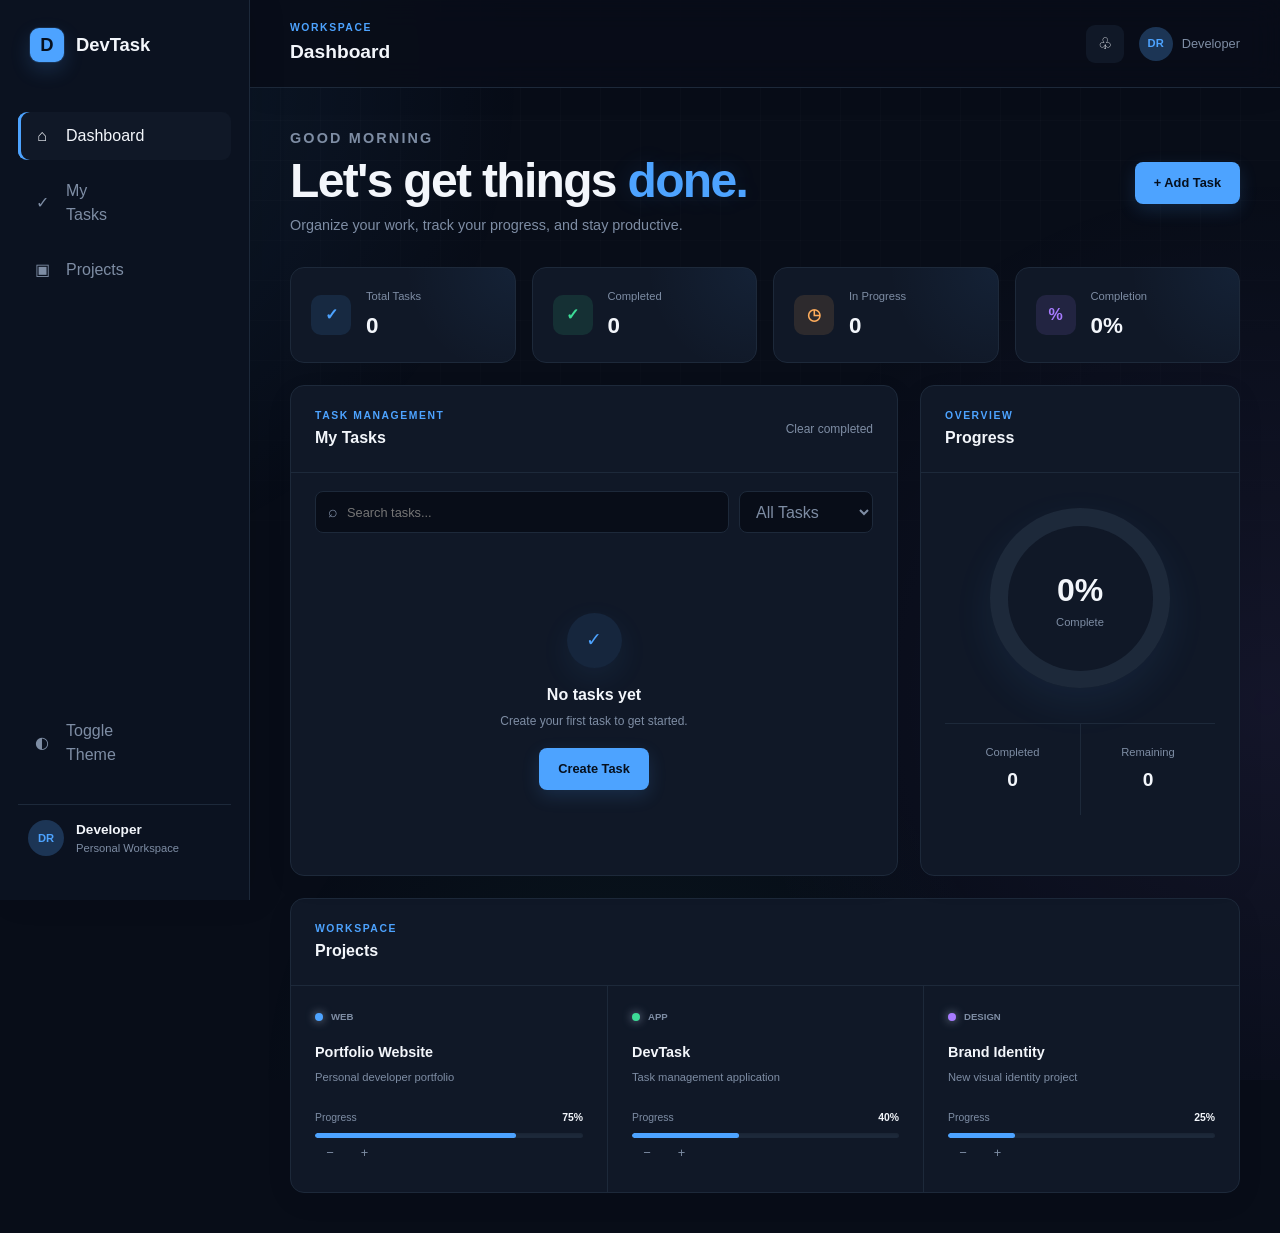
==== index.html @ c89a219e "Add interactive project controls" ====
<!DOCTYPE html>
<html lang="en">
<head>
    <meta charset="UTF-8">

    <meta
        name="viewport"
        content="width=device-width, initial-scale=1.0"
    >

    <meta
        name="description"
        content="DevTask is a modern, responsive task management dashboard for organizing, tracking, and completing tasks."
    >

    <meta
        name="theme-color"
        content="#080d18"
    >

    <link
        rel="canonical"
        href="https://dr-strangex.github.io/DevTask/"
    >

    <title>DevTask | Task Management Dashboard</title>

    <link rel="stylesheet" href="style.css">
</head>

<body>

    <div class="app">

        <!-- =========================
             SIDEBAR
        ========================== -->

        <aside
            class="sidebar"
            id="sidebar"
            aria-label="Main navigation"
        >

            <div class="brand">

                <div
                    class="brand-icon"
                    aria-hidden="true"
                >
                    D
                </div>

                <span>DevTask</span>

            </div>


            <nav
                class="sidebar-nav"
                aria-label="Dashboard navigation"
            >

                <a
                    href="#dashboard"
                    class="nav-item active"
                    aria-current="page"
                >
                    <span aria-hidden="true">⌂</span>
                    <span>Dashboard</span>
                </a>


                <a
                    href="#tasks"
                    class="nav-item"
                >
                    <span aria-hidden="true">✓</span>
                    <span>My Tasks</span>
                </a>


                <a
                    href="#projects"
                    class="nav-item"
                >
                    <span aria-hidden="true">▣</span>
                    <span>Projects</span>
                </a>

            </nav>


            <div class="sidebar-bottom">

                <button
                    type="button"
                    class="nav-item"
                    id="themeToggle"
                    aria-label="Toggle color theme"
                    aria-pressed="false"
                >

                    <span aria-hidden="true">◐</span>

                    <span>
                        Toggle Theme
                    </span>

                </button>


                <div class="user-card">

                    <div
                        class="avatar"
                        aria-hidden="true"
                    >
                        DR
                    </div>


                    <div>

                        <strong>
                            Developer
                        </strong>

                        <small>
                            Personal Workspace
                        </small>

                    </div>

                </div>

            </div>

        </aside>


        <!-- =========================
             MAIN CONTENT
        ========================== -->

        <main
            class="main"
            id="main-content"
        >

            <!-- =========================
                 TOPBAR
            ========================== -->

            <header class="topbar">

                <button
                    type="button"
                    class="mobile-menu"
                    id="mobileMenu"
                    aria-label="Open navigation menu"
                    aria-controls="sidebar"
                    aria-expanded="false"
                >
                    ☰
                </button>


                <div>

                    <p class="topbar-label">
                        WORKSPACE
                    </p>

                    <h1>
                        Dashboard
                    </h1>

                </div>


                <div class="topbar-actions">

                    <button
                        type="button"
                        class="icon-button"
                        aria-label="Notifications"
                    >
                        <span aria-hidden="true">
                            ♧
                        </span>
                    </button>


                    <button
                        type="button"
                        class="profile-button"
                        aria-label="Open developer profile"
                    >

                        <span
                            class="avatar small"
                            aria-hidden="true"
                        >
                            DR
                        </span>


                        <span class="profile-name">
                            Developer
                        </span>

                    </button>

                </div>

            </header>


            <!-- =========================
                 DASHBOARD
            ========================== -->

            <section
                class="dashboard"
                id="dashboard"
                aria-labelledby="dashboard-heading"
            >

                <!-- =========================
                     WELCOME
                ========================== -->

                <div class="welcome">

                    <div>

                        <p class="welcome-label">
                            GOOD MORNING
                        </p>


                        <h2 id="dashboard-heading">

                            Let's get things

                            <span>
                                done.
                            </span>

                        </h2>


                        <p>
                            Organize your work, track your progress,
                            and stay productive.
                        </p>

                    </div>


                    <button
                        type="button"
                        class="primary-button"
                        id="addTaskButton"
                    >
                        + Add Task
                    </button>

                </div>


                <!-- =========================
                     STATISTICS
                ========================== -->

                <section
                    class="stats-grid"
                    aria-label="Task statistics"
                >

                    <div class="stat-card">

                        <div
                            class="stat-icon blue"
                            aria-hidden="true"
                        >
                            ✓
                        </div>


                        <div>

                            <span>
                                Total Tasks
                            </span>

                            <strong
                                id="totalTasks"
                                aria-live="polite"
                            >
                                0
                            </strong>

                        </div>

                    </div>


                    <div class="stat-card">

                        <div
                            class="stat-icon green"
                            aria-hidden="true"
                        >
                            ✓
                        </div>


                        <div>

                            <span>
                                Completed
                            </span>

                            <strong
                                id="completedTasks"
                                aria-live="polite"
                            >
                                0
                            </strong>

                        </div>

                    </div>


                    <div class="stat-card">

                        <div
                            class="stat-icon orange"
                            aria-hidden="true"
                        >
                            ◷
                        </div>


                        <div>

                            <span>
                                In Progress
                            </span>

                            <strong
                                id="activeTasks"
                                aria-live="polite"
                            >
                                0
                            </strong>

                        </div>

                    </div>


                    <div class="stat-card">

                        <div
                            class="stat-icon purple"
                            aria-hidden="true"
                        >
                            %
                        </div>


                        <div>

                            <span>
                                Completion
                            </span>

                            <strong
                                id="completionRate"
                                aria-live="polite"
                            >
                                0%
                            </strong>

                        </div>

                    </div>

                </section>


                <!-- =========================
                     CONTENT GRID
                ========================== -->

                <div class="content-grid">

                    <!-- =========================
                         TASKS
                    ========================== -->

                    <section
                        class="panel tasks-panel"
                        id="tasks"
                        aria-labelledby="tasks-heading"
                    >

                        <div class="panel-header">

                            <div>

                                <p class="panel-label">
                                    TASK MANAGEMENT
                                </p>

                                <h3 id="tasks-heading">
                                    My Tasks
                                </h3>

                            </div>


                            <button
                                type="button"
                                class="text-button"
                                id="clearCompleted"
                            >
                                Clear completed
                            </button>

                        </div>


                        <!-- =========================
                             SEARCH / FILTER
                        ========================== -->

                        <div class="task-controls">

                            <div class="search-box">

                                <span aria-hidden="true">
                                    ⌕
                                </span>


                                <label
                                    for="searchInput"
                                    class="sr-only"
                                >
                                    Search tasks
                                </label>


                                <input
                                    type="search"
                                    id="searchInput"
                                    placeholder="Search tasks..."
                                    autocomplete="off"
                                    maxlength="100"
                                >

                            </div>


                            <label
                                for="filterSelect"
                                class="sr-only"
                            >
                                Filter tasks
                            </label>


                            <select
                                id="filterSelect"
                                aria-label="Filter tasks"
                            >

                                <option value="all">
                                    All Tasks
                                </option>

                                <option value="active">
                                    Active
                                </option>

                                <option value="completed">
                                    Completed
                                </option>

                                <option value="high">
                                    High Priority
                                </option>

                            </select>

                        </div>


                        <!-- =========================
                             TASK LIST
                        ========================== -->

                        <div
                            id="taskList"
                            class="task-list"
                            aria-live="polite"
                        >

                            <div
                                class="empty-state"
                                id="emptyState"
                            >

                                <div
                                    class="empty-icon"
                                    aria-hidden="true"
                                >
                                    ✓
                                </div>


                                <h4>
                                    No tasks yet
                                </h4>


                                <p>
                                    Create your first task to get started.
                                </p>


                                <button
                                    type="button"
                                    class="primary-button"
                                    id="emptyAddTask"
                                >
                                    Create Task
                                </button>

                            </div>

                        </div>

                    </section>


                    <!-- =========================
                         PROGRESS
                    ========================== -->

                    <aside
                        class="panel progress-panel"
                        aria-labelledby="progress-heading"
                    >

                        <div class="panel-header">

                            <div>

                                <p class="panel-label">
                                    OVERVIEW
                                </p>

                                <h3 id="progress-heading">
                                    Progress
                                </h3>

                            </div>

                        </div>


                        <div
                            class="progress-circle"
                            role="progressbar"
                            aria-valuemin="0"
                            aria-valuemax="100"
                            aria-valuenow="0"
                            aria-label="Task completion progress"
                        >

                            <div class="progress-inner">

                                <strong
                                    id="progressPercentage"
                                    aria-live="polite"
                                >
                                    0%
                                </strong>


                                <span>
                                    Complete
                                </span>

                            </div>

                        </div>


                        <div class="progress-details">

                            <div>

                                <span>
                                    Completed
                                </span>


                                <strong
                                    id="progressCompleted"
                                    aria-live="polite"
                                >
                                    0
                                </strong>

                            </div>


                            <div>

                                <span>
                                    Remaining
                                </span>


                                <strong
                                    id="progressRemaining"
                                    aria-live="polite"
                                >
                                    0
                                </strong>

                            </div>

                        </div>

                    </aside>

                </div>


                <!-- =========================
                     PROJECTS
                ========================== -->

                <section
                    class="panel projects-panel"
                    id="projects"
                    aria-labelledby="projects-heading"
                >

                    <div class="panel-header">

                        <div>

                            <p class="panel-label">
                                WORKSPACE
                            </p>


                            <h3 id="projects-heading">
                                Projects
                            </h3>

                        </div>

                    </div>


                    <div class="project-grid">


                        <!-- =========================
                             PROJECT 1
                        ========================== -->

                        <article
                            class="project-item"
                            data-project="portfolio"
                            data-progress="75"
                        >

                            <div class="project-top">

                                <span
                                    class="project-dot blue"
                                    aria-hidden="true"
                                ></span>


                                <span>
                                    WEB
                                </span>

                            </div>


                            <h4>
                                Portfolio Website
                            </h4>


                            <p>
                                Personal developer portfolio
                            </p>


                            <div class="project-progress">

                                <div>

                                    <span>
                                        Progress
                                    </span>


                                    <strong class="project-percentage">
                                        75%
                                    </strong>

                                </div>


                                <div
                                    class="progress-bar"
                                    role="progressbar"
                                    aria-valuemin="0"
                                    aria-valuemax="100"
                                    aria-valuenow="75"
                                    aria-label="Portfolio Website progress"
                                >

                                    <span
                                        class="project-progress-fill"
                                        style="width: 75%"
                                    ></span>

                                </div>

                            </div>


                            <div class="project-controls">

                                <button
                                    class="task-action project-decrease"
                                    type="button"
                                    aria-label="Decrease Portfolio Website progress"
                                >
                                    −
                                </button>


                                <button
                                    class="task-action project-increase"
                                    type="button"
                                    aria-label="Increase Portfolio Website progress"
                                >
                                    +
                                </button>

                            </div>

                        </article>


                        <!-- =========================
                             PROJECT 2
                        ========================== -->

                        <article
                            class="project-item"
                            data-project="devtask"
                            data-progress="40"
                        >

                            <div class="project-top">

                                <span
                                    class="project-dot green"
                                    aria-hidden="true"
                                ></span>


                                <span>
                                    APP
                                </span>

                            </div>


                            <h4>
                                DevTask
                            </h4>


                            <p>
                                Task management application
                            </p>


                            <div class="project-progress">

                                <div>

                                    <span>
                                        Progress
                                    </span>


                                    <strong class="project-percentage">
                                        40%
                                    </strong>

                                </div>


                                <div
                                    class="progress-bar"
                                    role="progressbar"
                                    aria-valuemin="0"
                                    aria-valuemax="100"
                                    aria-valuenow="40"
                                    aria-label="DevTask project progress"
                                >

                                    <span
                                        class="project-progress-fill"
                                        style="width: 40%"
                                    ></span>

                                </div>

                            </div>


                            <div class="project-controls">

                                <button
                                    class="task-action project-decrease"
                                    type="button"
                                    aria-label="Decrease DevTask progress"
                                >
                                    −
                                </button>


                                <button
                                    class="task-action project-increase"
                                    type="button"
                                    aria-label="Increase DevTask progress"
                                >
                                    +
                                </button>

                            </div>

                        </article>


                        <!-- =========================
                             PROJECT 3
                        ========================== -->

                        <article
                            class="project-item"
                            data-project="brand"
                            data-progress="25"
                        >

                            <div class="project-top">

                                <span
                                    class="project-dot purple"
                                    aria-hidden="true"
                                ></span>


                                <span>
                                    DESIGN
                                </span>

                            </div>


                            <h4>
                                Brand Identity
                            </h4>


                            <p>
                                New visual identity project
                            </p>


                            <div class="project-progress">

                                <div>

                                    <span>
                                        Progress
                                    </span>


                                    <strong class="project-percentage">
                                        25%
                                    </strong>

                                </div>


                                <div
                                    class="progress-bar"
                                    role="progressbar"
                                    aria-valuemin="0"
                                    aria-valuemax="100"
                                    aria-valuenow="25"
                                    aria-label="Brand Identity project progress"
                                >

                                    <span
                                        class="project-progress-fill"
                                        style="width: 25%"
                                    ></span>

                                </div>

                            </div>


                            <div class="project-controls">

                                <button
                                    class="task-action project-decrease"
                                    type="button"
                                    aria-label="Decrease Brand Identity progress"
                                >
                                    −
                                </button>


                                <button
                                    class="task-action project-increase"
                                    type="button"
                                    aria-label="Increase Brand Identity progress"
                                >
                                    +
                                </button>

                            </div>

                        </article>


                    </div>

                </section>

            </section>

        </main>

    </div>


    <!-- =========================
         ADD / EDIT TASK MODAL
    ========================== -->

    <div
        class="modal-overlay"
        id="modalOverlay"
        role="presentation"
    >

        <div
            class="modal"
            role="dialog"
            aria-modal="true"
            aria-labelledby="modalTitle"
        >

            <div class="modal-header">

                <div>

                    <p class="panel-label">
                        TASK MANAGEMENT
                    </p>


                    <h3 id="modalTitle">
                        Create Task
                    </h3>

                </div>


                <button
                    type="button"
                    class="close-button"
                    id="closeModal"
                    aria-label="Close task dialog"
                >
                    ×
                </button>

            </div>


            <form id="taskForm">

                <input
                    type="hidden"
                    id="taskId"
                >


                <label for="taskTitle">

                    Task title

                    <input
                        type="text"
                        id="taskTitle"
                        placeholder="e.g. Finish portfolio website"
                        autocomplete="off"
                        maxlength="100"
                        required
                    >

                </label>


                <label for="taskDescription">

                    Description

                    <textarea
                        id="taskDescription"
                        rows="4"
                        placeholder="Describe the task..."
                        maxlength="500"
                    ></textarea>

                </label>


                <div class="form-row">

                    <label for="taskPriority">

                        Priority

                        <select id="taskPriority">

                            <option value="low">
                                Low
                            </option>


                            <option
                                value="medium"
                                selected
                            >
                                Medium
                            </option>


                            <option value="high">
                                High
                            </option>

                        </select>

                    </label>


                    <label for="taskDueDate">

                        Due date

                        <input
                            type="date"
                            id="taskDueDate"
                        >

                    </label>

                </div>


                <div class="modal-actions">

                    <button
                        type="button"
                        class="secondary-button"
                        id="cancelTask"
                    >
                        Cancel
                    </button>


                    <button
                        type="submit"
                        class="primary-button"
                    >
                        Save Task
                    </button>

                </div>

            </form>

        </div>

    </div>


    <!-- =========================
         JAVASCRIPT
    ========================== -->

    <script
        src="script.js"
        defer
    ></script>

</body>
</html>
---- style.css ----
/* =========================
   RESET
========================= */

* {
    margin: 0;
    padding: 0;
    box-sizing: border-box;
}

:root {
    --bg: #080d18;
    --sidebar: #0b1220;
    --surface: #101827;
    --surface-hover: #151f31;
    --border: #1d293a;

    --text: #f3f6fb;
    --muted: #7e8da4;

    --blue: #4da3ff;
    --green: #3ddc97;
    --orange: #ffad5c;
    --purple: #a77bff;
    --red: #ff6b7a;

    --radius: 14px;
}

html {
    scroll-behavior: smooth;
}

body {
    font-family:
        Inter,
        -apple-system,
        BlinkMacSystemFont,
        "Segoe UI",
        sans-serif;

    background: var(--bg);
    color: var(--text);

    line-height: 1.5;
}

button,
input,
textarea,
select {
    font: inherit;
}

button {
    cursor: pointer;
}

a {
    color: inherit;
    text-decoration: none;
}


/* =========================
   LAYOUT
========================= */

.app {
    min-height: 100vh;
    display: flex;
}


/* =========================
   SIDEBAR
========================= */

.sidebar {
    position: fixed;

    width: 250px;
    height: 100vh;

    padding: 28px 18px;

    background: var(--sidebar);

    border-right: 1px solid var(--border);

    display: flex;
    flex-direction: column;

    z-index: 100;
}

.brand {
    display: flex;
    align-items: center;
    gap: 12px;

    padding: 0 12px;

    font-size: 1.15rem;
    font-weight: 800;
}

.brand-icon {
    width: 34px;
    height: 34px;

    display: grid;
    place-items: center;

    border-radius: 9px;

    background: var(--blue);
    color: #06101e;

    font-weight: 900;
}

.sidebar-nav {
    margin-top: 50px;

    display: grid;
    gap: 7px;
}

.nav-item {
    width: 100%;

    display: flex;
    align-items: center;
    gap: 14px;

    padding: 12px 14px;

    background: transparent;
    color: var(--muted);

    border: 0;
    border-radius: 9px;

    font-size: 0.9rem;

    text-align: left;

    transition: 0.2s ease;
}

.nav-item span {
    width: 20px;

    text-align: center;

    font-size: 1rem;
}

.nav-item:hover,
.nav-item.active {
    background: var(--surface);
    color: var(--text);
}

.nav-item.active {
    box-shadow: inset 3px 0 var(--blue);
}

.sidebar-bottom {
    margin-top: auto;
}

.user-card {
    display: flex;
    align-items: center;
    gap: 12px;

    margin-top: 25px;
    padding: 15px 10px;

    border-top: 1px solid var(--border);
}

.user-card strong,
.user-card small {
    display: block;
}

.user-card strong {
    font-size: 0.85rem;
}

.user-card small {
    color: var(--muted);
    font-size: 0.7rem;
}


/* =========================
   AVATAR
========================= */

.avatar {
    width: 36px;
    height: 36px;

    flex-shrink: 0;

    display: grid;
    place-items: center;

    border-radius: 50%;

    background: #1c3555;
    color: var(--blue);

    font-size: 0.7rem;
    font-weight: 800;
}

.avatar.small {
    width: 34px;
    height: 34px;
}


/* =========================
   MAIN
========================= */

.main {
    width: calc(100% - 250px);
    margin-left: 250px;
}


/* =========================
   TOPBAR
========================= */

.topbar {
    position: sticky;
    top: 0;

    height: 88px;

    padding: 0 40px;

    display: flex;
    align-items: center;
    justify-content: space-between;

    background: rgba(8, 13, 24, 0.88);

    backdrop-filter: blur(15px);

    border-bottom: 1px solid var(--border);

    z-index: 50;
}

.topbar-label,
.panel-label,
.welcome-label {
    color: var(--blue);

    font-size: 0.65rem;
    font-weight: 800;

    letter-spacing: 0.15em;
}

.topbar h1 {
    margin-top: 2px;

    font-size: 1.2rem;
}

.topbar-actions {
    display: flex;
    align-items: center;
    gap: 15px;
}

.icon-button,
.profile-button {
    border: 0;
    background: transparent;
    color: var(--text);
}

.icon-button {
    width: 38px;
    height: 38px;

    border-radius: 9px;

    background: var(--surface);
}

.profile-button {
    display: flex;
    align-items: center;
    gap: 9px;
}

.profile-name {
    color: var(--muted);
    font-size: 0.8rem;
}

.mobile-menu {
    display: none;

    border: 0;
    background: transparent;

    color: var(--text);

    font-size: 1.5rem;
}


/* =========================
   DASHBOARD
========================= */

.dashboard {
    padding: 40px;
}

.welcome {
    display: flex;
    align-items: center;
    justify-content: space-between;

    gap: 30px;

    margin-bottom: 30px;
}

.welcome h2 {
    margin: 5px 0 8px;

    font-size: clamp(2rem, 4vw, 3rem);

    line-height: 1.1;
}

.welcome h2 span {
    color: var(--blue);
}

.welcome p {
    color: var(--muted);
    font-size: 0.9rem;
}


/* =========================
   BUTTONS
========================= */

.primary-button,
.secondary-button {
    min-height: 42px;

    padding: 0 18px;

    border-radius: 8px;

    border: 1px solid transparent;

    font-size: 0.8rem;
    font-weight: 700;

    transition: 0.2s ease;
}

.primary-button {
    background: var(--blue);
    color: #06101e;
}

.primary-button:hover {
    transform: translateY(-2px);
}

.secondary-button {
    background: var(--surface);
    color: var(--text);

    border-color: var(--border);
}

.secondary-button:hover {
    background: var(--surface-hover);
}

.text-button {
    border: 0;
    background: transparent;

    color: var(--muted);

    font-size: 0.75rem;
}

.text-button:hover {
    color: var(--blue);
}


/* =========================
   STATISTICS
========================= */

.stats-grid {
    display: grid;
    grid-template-columns: repeat(4, 1fr);

    gap: 16px;

    margin-bottom: 22px;
}

.stat-card {
    padding: 20px;

    display: flex;
    align-items: center;
    gap: 15px;

    background: var(--surface);

    border: 1px solid var(--border);

    border-radius: var(--radius);
}

.stat-card span,
.stat-card strong {
    display: block;
}

.stat-card span {
    margin-bottom: 4px;

    color: var(--muted);

    font-size: 0.7rem;
}

.stat-card strong {
    font-size: 1.4rem;
}

.stat-icon {
    width: 40px;
    height: 40px;

    display: grid;
    place-items: center;

    border-radius: 10px;

    font-weight: 800;
}

.stat-icon.blue {
    background: rgba(77, 163, 255, 0.12);
    color: var(--blue);
}

.stat-icon.green {
    background: rgba(61, 220, 151, 0.12);
    color: var(--green);
}

.stat-icon.orange {
    background: rgba(255, 173, 92, 0.12);
    color: var(--orange);
}

.stat-icon.purple {
    background: rgba(167, 123, 255, 0.12);
    color: var(--purple);
}


/* =========================
   PANELS
========================= */

.content-grid {
    display: grid;
    grid-template-columns: 1fr 320px;

    gap: 22px;
}

.panel {
    background: var(--surface);

    border: 1px solid var(--border);

    border-radius: var(--radius);
}

.panel-header {
    padding: 22px 24px;

    display: flex;
    align-items: center;
    justify-content: space-between;

    border-bottom: 1px solid var(--border);
}

.panel-header h3 {
    margin-top: 2px;

    font-size: 1rem;
}


/* =========================
   TASK CONTROLS
========================= */

.task-controls {
    padding: 18px 24px;

    display: flex;
    gap: 10px;
}

.search-box {
    flex: 1;

    display: flex;
    align-items: center;
    gap: 9px;

    padding: 0 12px;

    background: var(--bg);

    border: 1px solid var(--border);
    border-radius: 8px;
}

.search-box span {
    color: var(--muted);
}

.search-box input {
    width: 100%;

    height: 40px;

    background: transparent;

    border: 0;
    outline: 0;

    color: var(--text);

    font-size: 0.8rem;
}

.task-controls select,
.form-row select {
    padding: 0 12px;

    background: var(--bg);

    color: var(--muted);

    border: 1px solid var(--border);
    border-radius: 8px;

    outline: none;
}


/* =========================
   TASK LIST
========================= */

.task-list {
    min-height: 320px;
    padding: 0 24px 24px;
}

.task-item {
    padding: 18px 0;

    display: flex;
    align-items: flex-start;
    gap: 14px;

    border-bottom: 1px solid var(--border);
}

.task-check {
    width: 20px;
    height: 20px;

    flex-shrink: 0;

    border: 1px solid var(--border);
    border-radius: 6px;

    background: transparent;

    color: #06101e;

    display: grid;
    place-items: center;

    font-size: 0.7rem;
}

.task-check.completed {
    background: var(--green);
    border-color: var(--green);
}

.task-content {
    min-width: 0;
    flex: 1;
}

.task-title {
    font-size: 0.85rem;
    font-weight: 700;
}

.task-description {
    margin-top: 4px;

    color: var(--muted);

    font-size: 0.75rem;
}

.task-item.completed .task-title {
    color: var(--muted);
    text-decoration: line-through;
}

.task-meta {
    margin-top: 10px;

    display: flex;
    align-items: center;
    flex-wrap: wrap;

    gap: 8px;
}

.priority {
    padding: 3px 8px;

    border-radius: 20px;

    font-size: 0.6rem;
    font-weight: 800;
    text-transform: uppercase;
}

.priority.low {
    background: rgba(61, 220, 151, 0.1);
    color: var(--green);
}

.priority.medium {
    background: rgba(255, 173, 92, 0.1);
    color: var(--orange);
}

.priority.high {
    background: rgba(255, 107, 122, 0.1);
    color: var(--red);
}

.due-date {
    color: var(--muted);
    font-size: 0.65rem;
}

.task-actions {
    display: flex;
    gap: 5px;
}

.task-action {
    width: 30px;
    height: 30px;

    border: 0;
    border-radius: 7px;

    background: transparent;
    color: var(--muted);

    font-size: 0.8rem;
}

.task-action:hover {
    background: var(--surface-hover);
    color: var(--text);
}


/* =========================
   EMPTY STATE
========================= */

.empty-state {
    min-height: 300px;

    display: flex;
    flex-direction: column;
    align-items: center;
    justify-content: center;

    text-align: center;
}

.empty-icon {
    width: 55px;
    height: 55px;

    display: grid;
    place-items: center;

    margin-bottom: 15px;

    border-radius: 50%;

    background: rgba(77, 163, 255, 0.1);
    color: var(--blue);

    font-size: 1.2rem;
}

.empty-state h4 {
    margin-bottom: 5px;
}

.empty-state p {
    margin-bottom: 18px;

    color: var(--muted);

    font-size: 0.75rem;
}


/* =========================
   PROGRESS
========================= */

.progress-panel {
    min-height: 450px;
}

.progress-circle {
    width: 180px;
    height: 180px;

    margin: 35px auto;

    display: grid;
    place-items: center;

    border-radius: 50%;

    background:
        conic-gradient(
            var(--blue) 0deg,
            var(--blue) 0deg,
            var(--border) 0deg
        );
}

.progress-inner {
    width: 145px;
    height: 145px;

    display: flex;
    flex-direction: column;
    align-items: center;
    justify-content: center;

    border-radius: 50%;

    background: var(--surface);
}

.progress-inner strong {
    font-size: 2rem;
}

.progress-inner span {
    color: var(--muted);
    font-size: 0.7rem;
}

.progress-details {
    display: grid;
    grid-template-columns: 1fr 1fr;

    margin: 0 24px;

    border-top: 1px solid var(--border);
}

.progress-details div {
    padding: 20px 10px;

    text-align: center;
}

.progress-details div + div {
    border-left: 1px solid var(--border);
}

.progress-details span,
.progress-details strong {
    display: block;
}

.progress-details span {
    color: var(--muted);
    font-size: 0.7rem;
}

.progress-details strong {
    margin-top: 5px;
    font-size: 1.2rem;
}


/* =========================
   PROJECTS
========================= */

.projects-panel {
    margin-top: 22px;
}

.project-grid {
    display: grid;
    grid-template-columns: repeat(3, 1fr);
}

.project-item {
    padding: 24px;
}

.project-item + .project-item {
    border-left: 1px solid var(--border);
}

.project-top {
    display: flex;
    align-items: center;
    gap: 8px;

    margin-bottom: 18px;

    color: var(--muted);

    font-size: 0.6rem;
    font-weight: 800;
}

.project-dot {
    width: 8px;
    height: 8px;

    border-radius: 50%;
}

.project-dot.blue {
    background: var(--blue);
}

.project-dot.green {
    background: var(--green);
}

.project-dot.purple {
    background: var(--purple);
}

.project-item h4 {
    margin-bottom: 5px;
    font-size: 0.9rem;
}

.project-item p {
    color: var(--muted);
    font-size: 0.7rem;
}

.project-progress {
    margin-top: 25px;
}

.project-progress > div:first-child {
    display: flex;
    justify-content: space-between;

    margin-bottom: 7px;

    color: var(--muted);
    font-size: 0.65rem;
}

.project-progress strong {
    color: var(--text);
}

.progress-bar {
    height: 5px;

    overflow: hidden;

    background: var(--border);

    border-radius: 10px;
}

.progress-bar span {
    display: block;

    height: 100%;

    background: var(--blue);

    border-radius: inherit;
}


/* =========================
   MODAL
========================= */

.modal-overlay {
    position: fixed;
    inset: 0;

    display: none;
    align-items: center;
    justify-content: center;

    padding: 20px;

    background: rgba(0, 0, 0, 0.7);

    z-index: 1000;
}

.modal-overlay.active {
    display: flex;
}

.modal {
    width: min(100%, 550px);

    padding: 25px;

    background: var(--surface);

    border: 1px solid var(--border);
    border-radius: 15px;

    box-shadow: 0 30px 80px rgba(0, 0, 0, 0.4);
}

.modal-header {
    display: flex;
    align-items: flex-start;
    justify-content: space-between;

    margin-bottom: 25px;
}

.modal-header h3 {
    margin-top: 3px;
}

.close-button {
    width: 34px;
    height: 34px;

    border: 0;
    border-radius: 8px;

    background: var(--bg);

    color: var(--muted);

    font-size: 1.3rem;
}

.close-button:hover {
    color: var(--text);
}

.modal form {
    display: grid;
    gap: 18px;
}

.modal label {
    display: grid;
    gap: 8px;

    color: var(--muted);

    font-size: 0.75rem;
}

.modal input,
.modal textarea,
.modal select {
    width: 100%;

    padding: 12px;

    background: var(--bg);

    border: 1px solid var(--border);
    border-radius: 8px;

    color: var(--text);

    outline: none;
}

.modal input:focus,
.modal textarea:focus,
.modal select:focus {
    border-color: var(--blue);
}

.form-row {
    display: grid;
    grid-template-columns: 1fr 1fr;
    gap: 15px;
}

.modal-actions {
    display: flex;
    justify-content: flex-end;
    gap: 10px;

    margin-top: 5px;
}


/* =========================
   RESPONSIVE
========================= */

@media (max-width: 1100px) {

    .stats-grid {
        grid-template-columns: repeat(2, 1fr);
    }

    .content-grid {
        grid-template-columns: 1fr;
    }

    .progress-panel {
        min-height: auto;
    }

}


@media (max-width: 800px) {

    .sidebar {
        transform: translateX(-100%);
        transition: 0.25s ease;
    }

    .sidebar.open {
        transform: translateX(0);
    }

    .main {
        width: 100%;
        margin-left: 0;
    }

    .mobile-menu {
        display: block;
        margin-right: 15px;
    }

    .topbar {
        padding: 0 20px;
    }

    .dashboard {
        padding: 25px 20px;
    }

    .profile-name {
        display: none;
    }

    .welcome {
        align-items: flex-start;
        flex-direction: column;
    }

    .project-grid {
        grid-template-columns: 1fr;
    }

    .project-item + .project-item {
        border-left: 0;
        border-top: 1px solid var(--border);
    }

}


@media (max-width: 550px) {

    .stats-grid {
        grid-template-columns: 1fr;
    }

    .task-controls {
        flex-direction: column;
    }

    .task-controls select {
        height: 40px;
    }

    .form-row {
        grid-template-columns: 1fr;
    }

    .topbar {
        height: 75px;
    }

    .topbar h1 {
        font-size: 1rem;
    }

}
/* =========================
   LIGHT THEME
========================= */

body.light-theme {

    --bg: #f4f7fb;
    --sidebar: #ffffff;
    --surface: #ffffff;
    --surface-hover: #f1f5fa;
    --border: #dfe6ef;

    --text: #172033;
    --muted: #69778d;

}


/* =========================
   LIGHT THEME OVERRIDES
========================= */

body.light-theme .topbar {

    background: rgba(244, 247, 251, 0.88);

}


body.light-theme .search-box,
body.light-theme .task-controls select,
body.light-theme .modal input,
body.light-theme .modal textarea,
body.light-theme .modal select,
body.light-theme .icon-button,
body.light-theme .secondary-button {

    background: #f7f9fc;

}


body.light-theme .progress-inner {

    background: var(--surface);

}


body.light-theme .task-check {

    background: transparent;

}


body.light-theme .modal-overlay {

    background: rgba(20, 30, 45, 0.45);

}
/* =========================
   PROFESSIONAL UI POLISH
========================= */

/* Smooth global transitions */
* {
    -webkit-tap-highlight-color: transparent;
}

body {
    transition:
        background-color 0.25s ease,
        color 0.25s ease;
}


/* =========================
   SIDEBAR POLISH
========================= */

.sidebar {
    box-shadow: 8px 0 30px rgba(0, 0, 0, 0.08);
}

.brand-icon {
    box-shadow:
        0 0 0 1px rgba(77, 163, 255, 0.15),
        0 8px 20px rgba(77, 163, 255, 0.18);

    transition:
        transform 0.2s ease,
        box-shadow 0.2s ease;
}

.brand:hover .brand-icon {
    transform: translateY(-2px) rotate(-3deg);

    box-shadow:
        0 0 0 1px rgba(77, 163, 255, 0.25),
        0 10px 25px rgba(77, 163, 255, 0.25);
}


/* =========================
   NAVIGATION
========================= */

.nav-item {
    position: relative;

    overflow: hidden;
}

.nav-item::after {
    content: "";

    position: absolute;

    left: 0;
    top: 0;
    bottom: 0;

    width: 3px;

    background: var(--blue);

    transform: scaleY(0);

    transition:
        transform 0.2s ease;
}

.nav-item.active::after {
    transform: scaleY(1);
}

.nav-item:hover {
    transform: translateX(2px);
}


/* =========================
   TOPBAR
========================= */

.topbar {
    box-shadow:
        0 8px 30px rgba(0, 0, 0, 0.04);
}

.icon-button {
    border: 1px solid transparent;

    transition:
        transform 0.2s ease,
        background 0.2s ease,
        border-color 0.2s ease;
}

.icon-button:hover {
    transform: translateY(-2px);

    border-color: var(--border);

    background: var(--surface-hover);
}


/* =========================
   WELCOME SECTION
========================= */

.welcome h2 {
    letter-spacing: -0.035em;
}

.welcome h2 span {
    text-shadow:
        0 0 25px rgba(77, 163, 255, 0.15);
}


/* =========================
   BUTTON POLISH
========================= */

.primary-button {
    position: relative;

    overflow: hidden;

    box-shadow:
        0 6px 18px rgba(77, 163, 255, 0.16);
}

.primary-button::before {
    content: "";

    position: absolute;

    top: 0;
    left: -120%;

    width: 80%;
    height: 100%;

    background: linear-gradient(
        90deg,
        transparent,
        rgba(255, 255, 255, 0.22),
        transparent
    );

    transform: skewX(-20deg);

    transition: left 0.55s ease;
}

.primary-button:hover::before {
    left: 140%;
}

.primary-button:active {
    transform: translateY(0);
}

.secondary-button {
    transition:
        background 0.2s ease,
        border-color 0.2s ease,
        transform 0.2s ease;
}

.secondary-button:hover {
    transform: translateY(-1px);

    border-color: #2c3b50;
}


/* =========================
   STAT CARDS
========================= */

.stat-card {
    position: relative;

    overflow: hidden;

    transition:
        transform 0.22s ease,
        border-color 0.22s ease,
        box-shadow 0.22s ease;
}

.stat-card::before {
    content: "";

    position: absolute;

    inset: 0;

    background:
        radial-gradient(
            circle at top right,
            rgba(77, 163, 255, 0.07),
            transparent 45%
        );

    pointer-events: none;
}

.stat-card:hover {
    transform: translateY(-3px);

    border-color: #2a3a50;

    box-shadow:
        0 14px 35px rgba(0, 0, 0, 0.14);
}

.stat-icon {
    transition:
        transform 0.2s ease;
}

.stat-card:hover .stat-icon {
    transform: scale(1.06);
}


/* =========================
   PANELS
========================= */

.panel {
    overflow: hidden;

    box-shadow:
        0 8px 30px rgba(0, 0, 0, 0.05);

    transition:
        border-color 0.2s ease,
        box-shadow 0.2s ease;
}

.panel:hover {
    border-color: #26364b;
}


/* =========================
   TASK CONTROLS
========================= */

.search-box {
    transition:
        border-color 0.2s ease,
        box-shadow 0.2s ease;
}

.search-box:focus-within {
    border-color: var(--blue);

    box-shadow:
        0 0 0 3px rgba(77, 163, 255, 0.08);
}

.task-controls select {
    cursor: pointer;

    transition:
        border-color 0.2s ease,
        box-shadow 0.2s ease;
}

.task-controls select:focus {
    border-color: var(--blue);

    box-shadow:
        0 0 0 3px rgba(77, 163, 255, 0.08);
}


/* =========================
   TASK ITEMS
========================= */

.task-item {
    position: relative;

    transition:
        background 0.2s ease,
        padding-left 0.2s ease,
        padding-right 0.2s ease;
}

.task-item:hover {
    background: rgba(77, 163, 255, 0.025);

    padding-left: 7px;
    padding-right: 7px;
}

.task-check {
    transition:
        background 0.18s ease,
        border-color 0.18s ease,
        transform 0.18s ease;
}

.task-check:hover {
    transform: scale(1.08);

    border-color: var(--blue);
}

.task-check.completed:hover {
    border-color: var(--green);
}

.task-title {
    transition:
        color 0.2s ease;
}

.task-item:hover .task-title {
    color: var(--blue);
}

.task-action {
    transition:
        background 0.18s ease,
        color 0.18s ease,
        transform 0.18s ease;
}

.task-action:hover {
    transform: translateY(-1px);
}


/* =========================
   PRIORITY BADGES
========================= */

.priority {
    letter-spacing: 0.04em;

    border: 1px solid transparent;
}

.priority.low {
    border-color: rgba(61, 220, 151, 0.12);
}

.priority.medium {
    border-color: rgba(255, 173, 92, 0.12);
}

.priority.high {
    border-color: rgba(255, 107, 122, 0.12);
}


/* =========================
   EMPTY STATE
========================= */

.empty-state {
    animation:
        emptyStateIn 0.35s ease both;
}

@keyframes emptyStateIn {

    from {
        opacity: 0;
        transform: translateY(8px);
    }

    to {
        opacity: 1;
        transform: translateY(0);
    }

}

.empty-icon {
    box-shadow:
        0 10px 30px rgba(77, 163, 255, 0.08);

    animation:
        emptyIconFloat 3s ease-in-out infinite;
}

@keyframes emptyIconFloat {

    0%,
    100% {
        transform: translateY(0);
    }

    50% {
        transform: translateY(-4px);
    }

}


/* =========================
   PROGRESS
========================= */

.progress-circle {
    box-shadow:
        0 15px 40px rgba(77, 163, 255, 0.08);

    transition:
        background 0.5s ease,
        transform 0.25s ease;
}

.progress-circle:hover {
    transform: scale(1.025);
}


/* =========================
   PROJECT CARDS
========================= */

.project-item {
    transition:
        background 0.2s ease;
}

.project-item:hover {
    background:
        rgba(77, 163, 255, 0.025);
}

.project-dot {
    box-shadow:
        0 0 10px currentColor;
}

.progress-bar {
    box-shadow:
        inset 0 1px 2px rgba(0, 0, 0, 0.12);
}

.progress-bar span {
    transition:
        width 0.5s ease;
}


/* =========================
   MODAL
========================= */

.modal-overlay {
    backdrop-filter: blur(5px);

    animation:
        overlayIn 0.2s ease both;
}

@keyframes overlayIn {

    from {
        opacity: 0;
    }

    to {
        opacity: 1;
    }

}

.modal {
    animation:
        modalIn 0.25s ease both;
}

@keyframes modalIn {

    from {
        opacity: 0;
        transform: translateY(12px) scale(0.98);
    }

    to {
        opacity: 1;
        transform: translateY(0) scale(1);
    }

}

.modal input,
.modal textarea,
.modal select {
    transition:
        border-color 0.2s ease,
        box-shadow 0.2s ease;
}

.modal input:hover,
.modal textarea:hover,
.modal select:hover {
    border-color: #2a3a50;
}


/* =========================
   ACCESSIBILITY
========================= */

button:focus-visible,
input:focus-visible,
textarea:focus-visible,
select:focus-visible,
a:focus-visible {
    outline: 2px solid var(--blue);

    outline-offset: 3px;
}


/* =========================
   MOBILE POLISH
========================= */

@media (max-width: 800px) {

    .sidebar {
        box-shadow:
            15px 0 45px rgba(0, 0, 0, 0.3);
    }

    .welcome h2 {
        font-size: 2.25rem;
    }

    .task-item:hover {
        padding-left: 0;
        padding-right: 0;
    }

}


@media (max-width: 550px) {

    .dashboard {
        padding: 22px 15px;
    }

    .welcome h2 {
        font-size: 2rem;
    }

    .stats-grid {
        gap: 12px;
    }

    .stat-card {
        padding: 17px;
    }

    .panel-header {
        padding: 18px;
    }

    .task-controls {
        padding: 15px 18px;
    }

    .task-list {
        padding: 0 18px 18px;
    }

    .modal {
        padding: 20px;
    }

}


/* =========================
   REDUCED MOTION
========================= */

@media (prefers-reduced-motion: reduce) {

    *,
    *::before,
    *::after {
        scroll-behavior: auto !important;

        animation-duration: 0.01ms !important;
        animation-iteration-count: 1 !important;

        transition-duration: 0.01ms !important;
    }

}
/* Screen-reader-only content */
.sr-only {
    position: absolute;
    width: 1px;
    height: 1px;
    padding: 0;
    margin: -1px;
    overflow: hidden;
    clip: rect(0, 0, 0, 0);
    white-space: nowrap;
    border: 0;
}
/* =========================
   PREMIUM BACKGROUND EFFECT
========================= */

body {
    position: relative;
    overflow-x: hidden;
}

/* Ambient background glow */
body::before {
    content: "";
    position: fixed;
    inset: -20%;
    pointer-events: none;
    z-index: -2;

    background:
        radial-gradient(
            circle at 15% 20%,
            rgba(77, 163, 255, 0.10),
            transparent 28%
        ),
        radial-gradient(
            circle at 85% 70%,
            rgba(167, 123, 255, 0.08),
            transparent 30%
        ),
        radial-gradient(
            circle at 50% 100%,
            rgba(61, 220, 151, 0.05),
            transparent 25%
        );
}

/* Subtle grid */
body::after {
    content: "";
    position: fixed;
    inset: 0;
    pointer-events: none;
    z-index: -1;

    background-image:
        linear-gradient(
            rgba(255, 255, 255, 0.018) 1px,
            transparent 1px
        ),
        linear-gradient(
            90deg,
            rgba(255, 255, 255, 0.018) 1px,
            transparent 1px
        );

    background-size: 40px 40px;

    mask-image: linear-gradient(
        to bottom,
        black,
        transparent 85%
    );
}
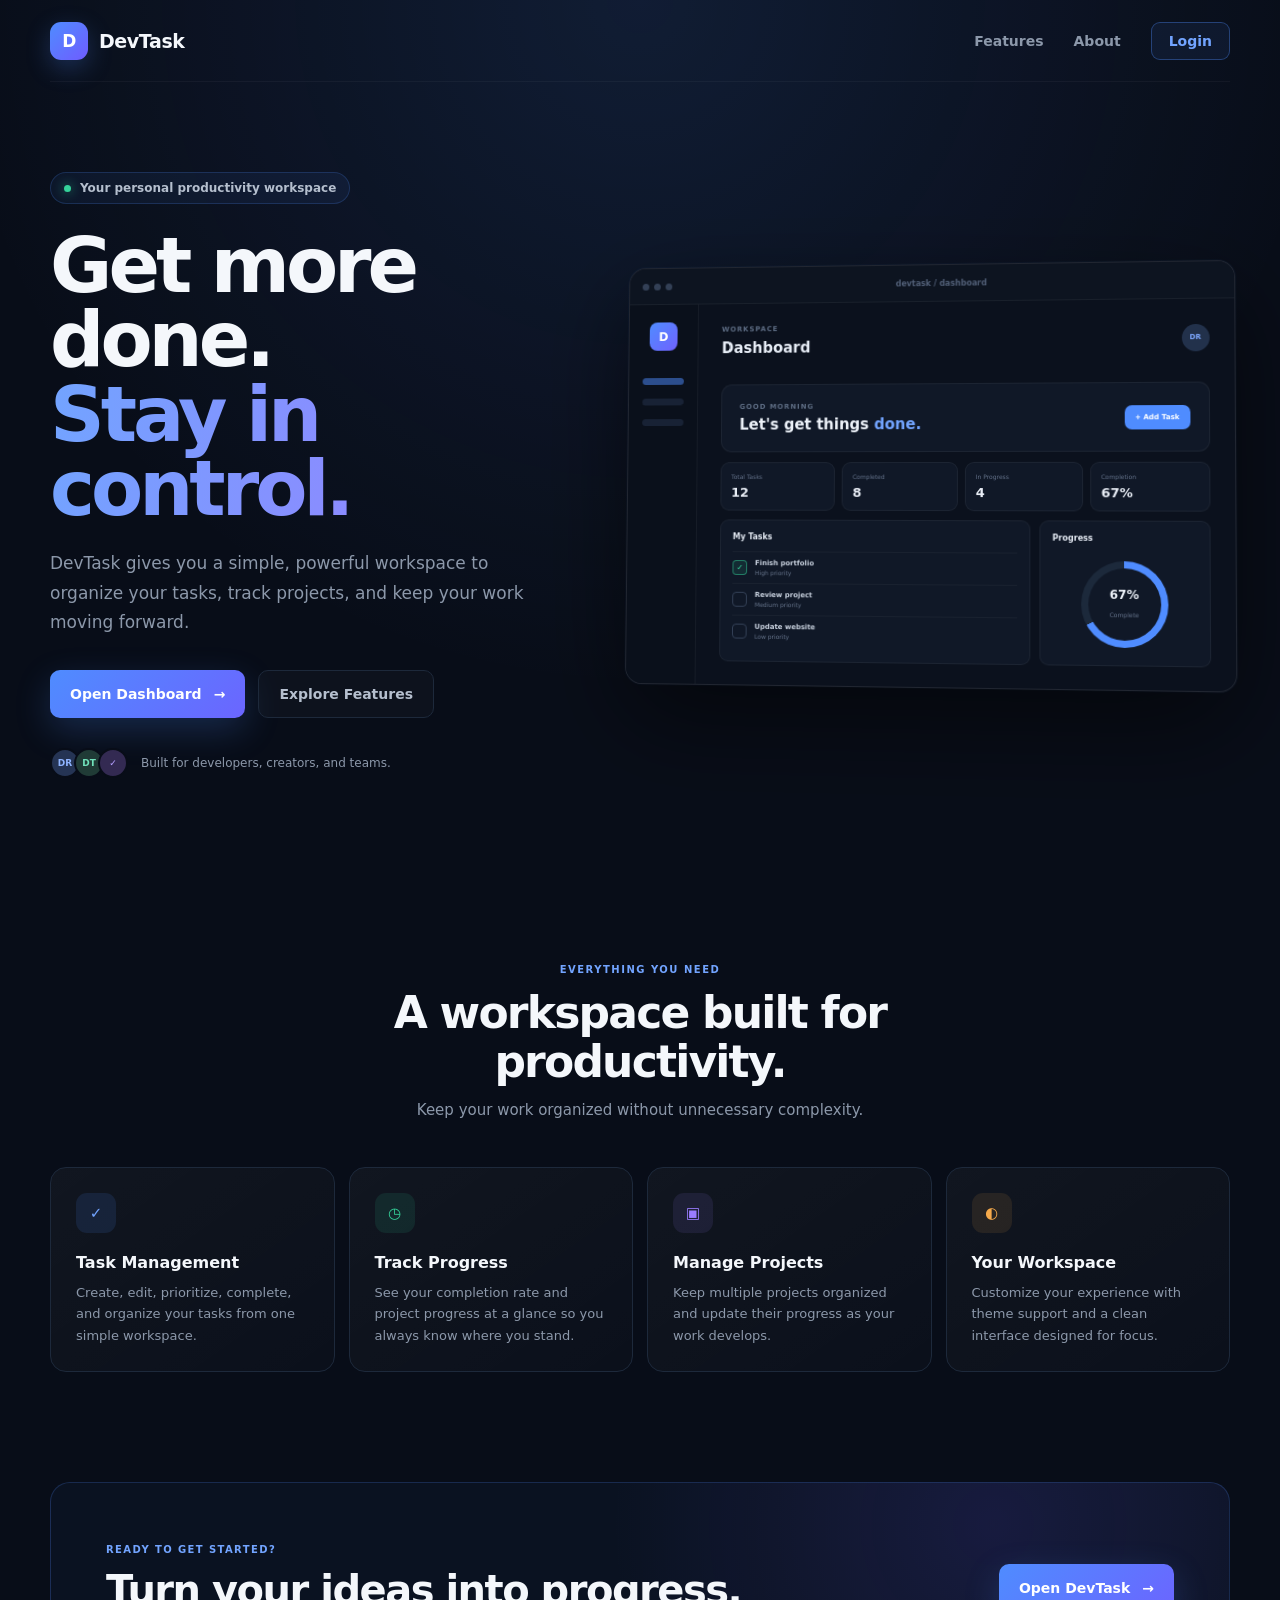
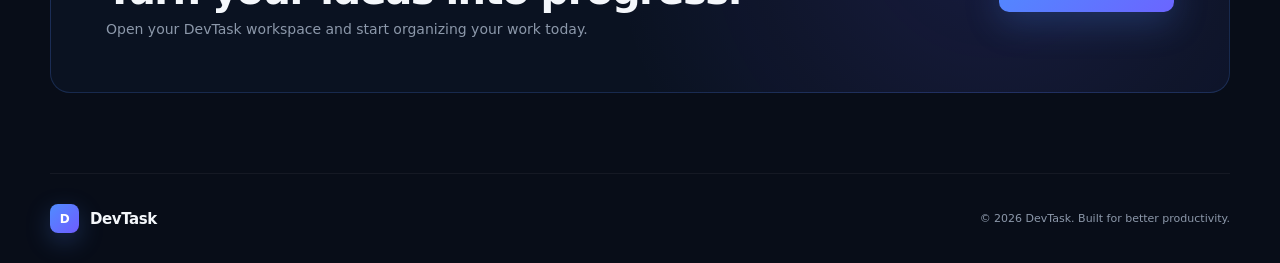
==== commit 094f1d43: "Add polished landing and dashboard pages" ====
--- a/index.html
+++ b/index.html
@@ -10,7 +10,7 @@
 
     <meta
         name="description"
-        content="DevTask is a modern, responsive task management dashboard for organizing, tracking, and completing tasks."
+        content="DevTask is a modern workspace for managing tasks, projects, and productivity."
     >
 
     <meta
@@ -18,1119 +18,572 @@
         content="#080d18"
     >
 
-    <link
-        rel="canonical"
-        href="https://dr-strangex.github.io/DevTask/"
-    >
-
-    <title>DevTask | Task Management Dashboard</title>
+    <title>DevTask | Your Productivity Workspace</title>
 
     <link rel="stylesheet" href="style.css">
 </head>
 
 <body>
 
-    <div class="app">
+    <div class="landing-page">
 
         <!-- =========================
-             SIDEBAR
+             NAVIGATION
         ========================== -->
 
-        <aside
-            class="sidebar"
-            id="sidebar"
-            aria-label="Main navigation"
-        >
-
-            <div class="brand">
-
-                <div
-                    class="brand-icon"
+        <header class="landing-nav">
+
+            <a
+                href="index.html"
+                class="landing-brand"
+            >
+
+                <span
+                    class="landing-brand-icon"
                     aria-hidden="true"
                 >
                     D
+                </span>
+
+                <span>
+                    DevTask
+                </span>
+
+            </a>
+
+
+            <nav
+                class="landing-links"
+                aria-label="Main navigation"
+            >
+
+                <a href="#features">
+                    Features
+                </a>
+
+                <a href="#about">
+                    About
+                </a>
+
+                <a
+                    href="dashboard.html"
+                    class="nav-login"
+                >
+                    Login
+                </a>
+
+            </nav>
+
+        </header>
+
+
+        <!-- =========================
+             HERO
+        ========================== -->
+
+        <main>
+
+            <section
+                class="hero"
+                id="about"
+            >
+
+                <div class="hero-content">
+
+                    <div class="hero-badge">
+
+                        <span
+                            class="hero-badge-dot"
+                            aria-hidden="true"
+                        ></span>
+
+                        Your personal productivity workspace
+
+                    </div>
+
+
+                    <h1>
+
+                        Get more done.
+
+                        <span>
+                            Stay in control.
+                        </span>
+
+                    </h1>
+
+
+                    <p class="hero-description">
+
+                        DevTask gives you a simple, powerful workspace
+                        to organize your tasks, track projects, and
+                        keep your work moving forward.
+
+                    </p>
+
+
+                    <div class="hero-actions">
+
+                        <a
+                            href="dashboard.html"
+                            class="hero-primary"
+                        >
+                            Open Dashboard
+
+                            <span aria-hidden="true">
+                                →
+                            </span>
+
+                        </a>
+
+
+                        <a
+                            href="#features"
+                            class="hero-secondary"
+                        >
+                            Explore Features
+                        </a>
+
+                    </div>
+
+
+                    <div class="hero-trust">
+
+                        <div class="trust-avatars">
+
+                            <span>DR</span>
+                            <span>DT</span>
+                            <span>✓</span>
+
+                        </div>
+
+                        <p>
+                            Built for developers,
+                            creators, and teams.
+                        </p>
+
+                    </div>
+
                 </div>
 
-                <span>DevTask</span>
+
+                <!-- =========================
+                     DASHBOARD PREVIEW
+                ========================== -->
+
+                <div
+                    class="hero-preview"
+                    aria-label="DevTask dashboard preview"
+                >
+
+                    <div class="preview-window">
+
+                        <div class="preview-topbar">
+
+                            <div class="preview-dots">
+
+                                <span></span>
+                                <span></span>
+                                <span></span>
+
+                            </div>
+
+                            <span class="preview-url">
+                                devtask / dashboard
+                            </span>
+
+                        </div>
+
+
+                        <div class="preview-body">
+
+                            <div class="preview-sidebar">
+
+                                <div class="preview-logo">
+                                    D
+                                </div>
+
+                                <div class="preview-side-line active"></div>
+                                <div class="preview-side-line"></div>
+                                <div class="preview-side-line"></div>
+
+                            </div>
+
+
+                            <div class="preview-main">
+
+                                <div class="preview-heading">
+
+                                    <div>
+
+                                        <small>
+                                            WORKSPACE
+                                        </small>
+
+                                        <strong>
+                                            Dashboard
+                                        </strong>
+
+                                    </div>
+
+                                    <div class="preview-avatar">
+                                        DR
+                                    </div>
+
+                                </div>
+
+
+                                <div class="preview-welcome">
+
+                                    <div>
+
+                                        <small>
+                                            GOOD MORNING
+                                        </small>
+
+                                        <strong>
+                                            Let's get things
+                                            <span>done.</span>
+                                        </strong>
+
+                                    </div>
+
+                                    <div class="preview-button">
+                                        + Add Task
+                                    </div>
+
+                                </div>
+
+
+                                <div class="preview-stats">
+
+                                    <div class="preview-stat">
+
+                                        <small>
+                                            Total Tasks
+                                        </small>
+
+                                        <strong>
+                                            12
+                                        </strong>
+
+                                    </div>
+
+
+                                    <div class="preview-stat">
+
+                                        <small>
+                                            Completed
+                                        </small>
+
+                                        <strong>
+                                            8
+                                        </strong>
+
+                                    </div>
+
+
+                                    <div class="preview-stat">
+
+                                        <small>
+                                            In Progress
+                                        </small>
+
+                                        <strong>
+                                            4
+                                        </strong>
+
+                                    </div>
+
+
+                                    <div class="preview-stat">
+
+                                        <small>
+                                            Completion
+                                        </small>
+
+                                        <strong>
+                                            67%
+                                        </strong>
+
+                                    </div>
+
+                                </div>
+
+
+                                <div class="preview-content">
+
+                                    <div class="preview-tasks">
+
+                                        <div class="preview-section-title">
+                                            My Tasks
+                                        </div>
+
+
+                                        <div class="preview-task done">
+
+                                            <span class="preview-check">
+                                                ✓
+                                            </span>
+
+                                            <div>
+                                                <strong>
+                                                    Finish portfolio
+                                                </strong>
+
+                                                <small>
+                                                    High priority
+                                                </small>
+                                            </div>
+
+                                        </div>
+
+
+                                        <div class="preview-task">
+
+                                            <span class="preview-check">
+                                            </span>
+
+                                            <div>
+                                                <strong>
+                                                    Review project
+                                                </strong>
+
+                                                <small>
+                                                    Medium priority
+                                                </small>
+                                            </div>
+
+                                        </div>
+
+
+                                        <div class="preview-task">
+
+                                            <span class="preview-check">
+                                            </span>
+
+                                            <div>
+                                                <strong>
+                                                    Update website
+                                                </strong>
+
+                                                <small>
+                                                    Low priority
+                                                </small>
+                                            </div>
+
+                                        </div>
+
+                                    </div>
+
+
+                                    <div class="preview-progress">
+
+                                        <div class="preview-section-title">
+                                            Progress
+                                        </div>
+
+
+                                        <div class="preview-circle">
+
+                                            <div>
+                                                <strong>
+                                                    67%
+                                                </strong>
+
+                                                <small>
+                                                    Complete
+                                                </small>
+                                            </div>
+
+                                        </div>
+
+                                    </div>
+
+                                </div>
+
+                            </div>
+
+                        </div>
+
+                    </div>
+
+                </div>
+
+            </section>
+
+
+            <!-- =========================
+                 FEATURES
+            ========================== -->
+
+            <section
+                class="features"
+                id="features"
+            >
+
+                <div class="section-heading">
+
+                    <span>
+                        EVERYTHING YOU NEED
+                    </span>
+
+                    <h2>
+                        A workspace built for productivity.
+                    </h2>
+
+                    <p>
+                        Keep your work organized without unnecessary
+                        complexity.
+                    </p>
+
+                </div>
+
+
+                <div class="feature-grid">
+
+                    <article class="feature-card">
+
+                        <div class="feature-icon blue">
+                            ✓
+                        </div>
+
+                        <h3>
+                            Task Management
+                        </h3>
+
+                        <p>
+                            Create, edit, prioritize, complete, and
+                            organize your tasks from one simple workspace.
+                        </p>
+
+                    </article>
+
+
+                    <article class="feature-card">
+
+                        <div class="feature-icon green">
+                            ◷
+                        </div>
+
+                        <h3>
+                            Track Progress
+                        </h3>
+
+                        <p>
+                            See your completion rate and project progress
+                            at a glance so you always know where you stand.
+                        </p>
+
+                    </article>
+
+
+                    <article class="feature-card">
+
+                        <div class="feature-icon purple">
+                            ▣
+                        </div>
+
+                        <h3>
+                            Manage Projects
+                        </h3>
+
+                        <p>
+                            Keep multiple projects organized and update
+                            their progress as your work develops.
+                        </p>
+
+                    </article>
+
+
+                    <article class="feature-card">
+
+                        <div class="feature-icon orange">
+                            ◐
+                        </div>
+
+                        <h3>
+                            Your Workspace
+                        </h3>
+
+                        <p>
+                            Customize your experience with theme support
+                            and a clean interface designed for focus.
+                        </p>
+
+                    </article>
+
+                </div>
+
+            </section>
+
+
+            <!-- =========================
+                 CTA
+            ========================== -->
+
+            <section class="landing-cta">
+
+                <div>
+
+                    <span>
+                        READY TO GET STARTED?
+                    </span>
+
+                    <h2>
+                        Turn your ideas into progress.
+                    </h2>
+
+                    <p>
+                        Open your DevTask workspace and start organizing
+                        your work today.
+                    </p>
+
+                </div>
+
+
+                <a
+                    href="dashboard.html"
+                    class="hero-primary"
+                >
+                    Open DevTask
+                    <span aria-hidden="true">→</span>
+                </a>
+
+            </section>
+
+        </main>
+
+
+        <!-- =========================
+             FOOTER
+        ========================== -->
+
+        <footer class="landing-footer">
+
+            <div class="landing-brand">
+
+                <span
+                    class="landing-brand-icon"
+                    aria-hidden="true"
+                >
+                    D
+                </span>
+
+                <span>
+                    DevTask
+                </span>
 
             </div>
 
 
-            <nav
-                class="sidebar-nav"
-                aria-label="Dashboard navigation"
-            >
-
-                <a
-                    href="#dashboard"
-                    class="nav-item active"
-                    aria-current="page"
-                >
-                    <span aria-hidden="true">⌂</span>
-                    <span>Dashboard</span>
-                </a>
-
-
-                <a
-                    href="#tasks"
-                    class="nav-item"
-                >
-                    <span aria-hidden="true">✓</span>
-                    <span>My Tasks</span>
-                </a>
-
-
-                <a
-                    href="#projects"
-                    class="nav-item"
-                >
-                    <span aria-hidden="true">▣</span>
-                    <span>Projects</span>
-                </a>
-
-            </nav>
-
-
-            <div class="sidebar-bottom">
-
-                <button
-                    type="button"
-                    class="nav-item"
-                    id="themeToggle"
-                    aria-label="Toggle color theme"
-                    aria-pressed="false"
-                >
-
-                    <span aria-hidden="true">◐</span>
-
-                    <span>
-                        Toggle Theme
-                    </span>
-
-                </button>
-
-
-                <div class="user-card">
-
-                    <div
-                        class="avatar"
-                        aria-hidden="true"
-                    >
-                        DR
-                    </div>
-
-
-                    <div>
-
-                        <strong>
-                            Developer
-                        </strong>
-
-                        <small>
-                            Personal Workspace
-                        </small>
-
-                    </div>
-
-                </div>
-
-            </div>
-
-        </aside>
-
-
-        <!-- =========================
-             MAIN CONTENT
-        ========================== -->
-
-        <main
-            class="main"
-            id="main-content"
-        >
-
-            <!-- =========================
-                 TOPBAR
-            ========================== -->
-
-            <header class="topbar">
-
-                <button
-                    type="button"
-                    class="mobile-menu"
-                    id="mobileMenu"
-                    aria-label="Open navigation menu"
-                    aria-controls="sidebar"
-                    aria-expanded="false"
-                >
-                    ☰
-                </button>
-
-
-                <div>
-
-                    <p class="topbar-label">
-                        WORKSPACE
-                    </p>
-
-                    <h1>
-                        Dashboard
-                    </h1>
-
-                </div>
-
-
-                <div class="topbar-actions">
-
-                    <button
-                        type="button"
-                        class="icon-button"
-                        aria-label="Notifications"
-                    >
-                        <span aria-hidden="true">
-                            ♧
-                        </span>
-                    </button>
-
-
-                    <button
-                        type="button"
-                        class="profile-button"
-                        aria-label="Open developer profile"
-                    >
-
-                        <span
-                            class="avatar small"
-                            aria-hidden="true"
-                        >
-                            DR
-                        </span>
-
-
-                        <span class="profile-name">
-                            Developer
-                        </span>
-
-                    </button>
-
-                </div>
-
-            </header>
-
-
-            <!-- =========================
-                 DASHBOARD
-            ========================== -->
-
-            <section
-                class="dashboard"
-                id="dashboard"
-                aria-labelledby="dashboard-heading"
-            >
-
-                <!-- =========================
-                     WELCOME
-                ========================== -->
-
-                <div class="welcome">
-
-                    <div>
-
-                        <p class="welcome-label">
-                            GOOD MORNING
-                        </p>
-
-
-                        <h2 id="dashboard-heading">
-
-                            Let's get things
-
-                            <span>
-                                done.
-                            </span>
-
-                        </h2>
-
-
-                        <p>
-                            Organize your work, track your progress,
-                            and stay productive.
-                        </p>
-
-                    </div>
-
-
-                    <button
-                        type="button"
-                        class="primary-button"
-                        id="addTaskButton"
-                    >
-                        + Add Task
-                    </button>
-
-                </div>
-
-
-                <!-- =========================
-                     STATISTICS
-                ========================== -->
-
-                <section
-                    class="stats-grid"
-                    aria-label="Task statistics"
-                >
-
-                    <div class="stat-card">
-
-                        <div
-                            class="stat-icon blue"
-                            aria-hidden="true"
-                        >
-                            ✓
-                        </div>
-
-
-                        <div>
-
-                            <span>
-                                Total Tasks
-                            </span>
-
-                            <strong
-                                id="totalTasks"
-                                aria-live="polite"
-                            >
-                                0
-                            </strong>
-
-                        </div>
-
-                    </div>
-
-
-                    <div class="stat-card">
-
-                        <div
-                            class="stat-icon green"
-                            aria-hidden="true"
-                        >
-                            ✓
-                        </div>
-
-
-                        <div>
-
-                            <span>
-                                Completed
-                            </span>
-
-                            <strong
-                                id="completedTasks"
-                                aria-live="polite"
-                            >
-                                0
-                            </strong>
-
-                        </div>
-
-                    </div>
-
-
-                    <div class="stat-card">
-
-                        <div
-                            class="stat-icon orange"
-                            aria-hidden="true"
-                        >
-                            ◷
-                        </div>
-
-
-                        <div>
-
-                            <span>
-                                In Progress
-                            </span>
-
-                            <strong
-                                id="activeTasks"
-                                aria-live="polite"
-                            >
-                                0
-                            </strong>
-
-                        </div>
-
-                    </div>
-
-
-                    <div class="stat-card">
-
-                        <div
-                            class="stat-icon purple"
-                            aria-hidden="true"
-                        >
-                            %
-                        </div>
-
-
-                        <div>
-
-                            <span>
-                                Completion
-                            </span>
-
-                            <strong
-                                id="completionRate"
-                                aria-live="polite"
-                            >
-                                0%
-                            </strong>
-
-                        </div>
-
-                    </div>
-
-                </section>
-
-
-                <!-- =========================
-                     CONTENT GRID
-                ========================== -->
-
-                <div class="content-grid">
-
-                    <!-- =========================
-                         TASKS
-                    ========================== -->
-
-                    <section
-                        class="panel tasks-panel"
-                        id="tasks"
-                        aria-labelledby="tasks-heading"
-                    >
-
-                        <div class="panel-header">
-
-                            <div>
-
-                                <p class="panel-label">
-                                    TASK MANAGEMENT
-                                </p>
-
-                                <h3 id="tasks-heading">
-                                    My Tasks
-                                </h3>
-
-                            </div>
-
-
-                            <button
-                                type="button"
-                                class="text-button"
-                                id="clearCompleted"
-                            >
-                                Clear completed
-                            </button>
-
-                        </div>
-
-
-                        <!-- =========================
-                             SEARCH / FILTER
-                        ========================== -->
-
-                        <div class="task-controls">
-
-                            <div class="search-box">
-
-                                <span aria-hidden="true">
-                                    ⌕
-                                </span>
-
-
-                                <label
-                                    for="searchInput"
-                                    class="sr-only"
-                                >
-                                    Search tasks
-                                </label>
-
-
-                                <input
-                                    type="search"
-                                    id="searchInput"
-                                    placeholder="Search tasks..."
-                                    autocomplete="off"
-                                    maxlength="100"
-                                >
-
-                            </div>
-
-
-                            <label
-                                for="filterSelect"
-                                class="sr-only"
-                            >
-                                Filter tasks
-                            </label>
-
-
-                            <select
-                                id="filterSelect"
-                                aria-label="Filter tasks"
-                            >
-
-                                <option value="all">
-                                    All Tasks
-                                </option>
-
-                                <option value="active">
-                                    Active
-                                </option>
-
-                                <option value="completed">
-                                    Completed
-                                </option>
-
-                                <option value="high">
-                                    High Priority
-                                </option>
-
-                            </select>
-
-                        </div>
-
-
-                        <!-- =========================
-                             TASK LIST
-                        ========================== -->
-
-                        <div
-                            id="taskList"
-                            class="task-list"
-                            aria-live="polite"
-                        >
-
-                            <div
-                                class="empty-state"
-                                id="emptyState"
-                            >
-
-                                <div
-                                    class="empty-icon"
-                                    aria-hidden="true"
-                                >
-                                    ✓
-                                </div>
-
-
-                                <h4>
-                                    No tasks yet
-                                </h4>
-
-
-                                <p>
-                                    Create your first task to get started.
-                                </p>
-
-
-                                <button
-                                    type="button"
-                                    class="primary-button"
-                                    id="emptyAddTask"
-                                >
-                                    Create Task
-                                </button>
-
-                            </div>
-
-                        </div>
-
-                    </section>
-
-
-                    <!-- =========================
-                         PROGRESS
-                    ========================== -->
-
-                    <aside
-                        class="panel progress-panel"
-                        aria-labelledby="progress-heading"
-                    >
-
-                        <div class="panel-header">
-
-                            <div>
-
-                                <p class="panel-label">
-                                    OVERVIEW
-                                </p>
-
-                                <h3 id="progress-heading">
-                                    Progress
-                                </h3>
-
-                            </div>
-
-                        </div>
-
-
-                        <div
-                            class="progress-circle"
-                            role="progressbar"
-                            aria-valuemin="0"
-                            aria-valuemax="100"
-                            aria-valuenow="0"
-                            aria-label="Task completion progress"
-                        >
-
-                            <div class="progress-inner">
-
-                                <strong
-                                    id="progressPercentage"
-                                    aria-live="polite"
-                                >
-                                    0%
-                                </strong>
-
-
-                                <span>
-                                    Complete
-                                </span>
-
-                            </div>
-
-                        </div>
-
-
-                        <div class="progress-details">
-
-                            <div>
-
-                                <span>
-                                    Completed
-                                </span>
-
-
-                                <strong
-                                    id="progressCompleted"
-                                    aria-live="polite"
-                                >
-                                    0
-                                </strong>
-
-                            </div>
-
-
-                            <div>
-
-                                <span>
-                                    Remaining
-                                </span>
-
-
-                                <strong
-                                    id="progressRemaining"
-                                    aria-live="polite"
-                                >
-                                    0
-                                </strong>
-
-                            </div>
-
-                        </div>
-
-                    </aside>
-
-                </div>
-
-
-                <!-- =========================
-                     PROJECTS
-                ========================== -->
-
-                <section
-                    class="panel projects-panel"
-                    id="projects"
-                    aria-labelledby="projects-heading"
-                >
-
-                    <div class="panel-header">
-
-                        <div>
-
-                            <p class="panel-label">
-                                WORKSPACE
-                            </p>
-
-
-                            <h3 id="projects-heading">
-                                Projects
-                            </h3>
-
-                        </div>
-
-                    </div>
-
-
-                    <div class="project-grid">
-
-
-                        <!-- =========================
-                             PROJECT 1
-                        ========================== -->
-
-                        <article
-                            class="project-item"
-                            data-project="portfolio"
-                            data-progress="75"
-                        >
-
-                            <div class="project-top">
-
-                                <span
-                                    class="project-dot blue"
-                                    aria-hidden="true"
-                                ></span>
-
-
-                                <span>
-                                    WEB
-                                </span>
-
-                            </div>
-
-
-                            <h4>
-                                Portfolio Website
-                            </h4>
-
-
-                            <p>
-                                Personal developer portfolio
-                            </p>
-
-
-                            <div class="project-progress">
-
-                                <div>
-
-                                    <span>
-                                        Progress
-                                    </span>
-
-
-                                    <strong class="project-percentage">
-                                        75%
-                                    </strong>
-
-                                </div>
-
-
-                                <div
-                                    class="progress-bar"
-                                    role="progressbar"
-                                    aria-valuemin="0"
-                                    aria-valuemax="100"
-                                    aria-valuenow="75"
-                                    aria-label="Portfolio Website progress"
-                                >
-
-                                    <span
-                                        class="project-progress-fill"
-                                        style="width: 75%"
-                                    ></span>
-
-                                </div>
-
-                            </div>
-
-
-                            <div class="project-controls">
-
-                                <button
-                                    class="task-action project-decrease"
-                                    type="button"
-                                    aria-label="Decrease Portfolio Website progress"
-                                >
-                                    −
-                                </button>
-
-
-                                <button
-                                    class="task-action project-increase"
-                                    type="button"
-                                    aria-label="Increase Portfolio Website progress"
-                                >
-                                    +
-                                </button>
-
-                            </div>
-
-                        </article>
-
-
-                        <!-- =========================
-                             PROJECT 2
-                        ========================== -->
-
-                        <article
-                            class="project-item"
-                            data-project="devtask"
-                            data-progress="40"
-                        >
-
-                            <div class="project-top">
-
-                                <span
-                                    class="project-dot green"
-                                    aria-hidden="true"
-                                ></span>
-
-
-                                <span>
-                                    APP
-                                </span>
-
-                            </div>
-
-
-                            <h4>
-                                DevTask
-                            </h4>
-
-
-                            <p>
-                                Task management application
-                            </p>
-
-
-                            <div class="project-progress">
-
-                                <div>
-
-                                    <span>
-                                        Progress
-                                    </span>
-
-
-                                    <strong class="project-percentage">
-                                        40%
-                                    </strong>
-
-                                </div>
-
-
-                                <div
-                                    class="progress-bar"
-                                    role="progressbar"
-                                    aria-valuemin="0"
-                                    aria-valuemax="100"
-                                    aria-valuenow="40"
-                                    aria-label="DevTask project progress"
-                                >
-
-                                    <span
-                                        class="project-progress-fill"
-                                        style="width: 40%"
-                                    ></span>
-
-                                </div>
-
-                            </div>
-
-
-                            <div class="project-controls">
-
-                                <button
-                                    class="task-action project-decrease"
-                                    type="button"
-                                    aria-label="Decrease DevTask progress"
-                                >
-                                    −
-                                </button>
-
-
-                                <button
-                                    class="task-action project-increase"
-                                    type="button"
-                                    aria-label="Increase DevTask progress"
-                                >
-                                    +
-                                </button>
-
-                            </div>
-
-                        </article>
-
-
-                        <!-- =========================
-                             PROJECT 3
-                        ========================== -->
-
-                        <article
-                            class="project-item"
-                            data-project="brand"
-                            data-progress="25"
-                        >
-
-                            <div class="project-top">
-
-                                <span
-                                    class="project-dot purple"
-                                    aria-hidden="true"
-                                ></span>
-
-
-                                <span>
-                                    DESIGN
-                                </span>
-
-                            </div>
-
-
-                            <h4>
-                                Brand Identity
-                            </h4>
-
-
-                            <p>
-                                New visual identity project
-                            </p>
-
-
-                            <div class="project-progress">
-
-                                <div>
-
-                                    <span>
-                                        Progress
-                                    </span>
-
-
-                                    <strong class="project-percentage">
-                                        25%
-                                    </strong>
-
-                                </div>
-
-
-                                <div
-                                    class="progress-bar"
-                                    role="progressbar"
-                                    aria-valuemin="0"
-                                    aria-valuemax="100"
-                                    aria-valuenow="25"
-                                    aria-label="Brand Identity project progress"
-                                >
-
-                                    <span
-                                        class="project-progress-fill"
-                                        style="width: 25%"
-                                    ></span>
-
-                                </div>
-
-                            </div>
-
-
-                            <div class="project-controls">
-
-                                <button
-                                    class="task-action project-decrease"
-                                    type="button"
-                                    aria-label="Decrease Brand Identity progress"
-                                >
-                                    −
-                                </button>
-
-
-                                <button
-                                    class="task-action project-increase"
-                                    type="button"
-                                    aria-label="Increase Brand Identity progress"
-                                >
-                                    +
-                                </button>
-
-                            </div>
-
-                        </article>
-
-
-                    </div>
-
-                </section>
-
-            </section>
-
-        </main>
+            <p>
+                © 2026 DevTask. Built for better productivity.
+            </p>
+
+        </footer>
 
     </div>
-
-
-    <!-- =========================
-         ADD / EDIT TASK MODAL
-    ========================== -->
-
-    <div
-        class="modal-overlay"
-        id="modalOverlay"
-        role="presentation"
-    >
-
-        <div
-            class="modal"
-            role="dialog"
-            aria-modal="true"
-            aria-labelledby="modalTitle"
-        >
-
-            <div class="modal-header">
-
-                <div>
-
-                    <p class="panel-label">
-                        TASK MANAGEMENT
-                    </p>
-
-
-                    <h3 id="modalTitle">
-                        Create Task
-                    </h3>
-
-                </div>
-
-
-                <button
-                    type="button"
-                    class="close-button"
-                    id="closeModal"
-                    aria-label="Close task dialog"
-                >
-                    ×
-                </button>
-
-            </div>
-
-
-            <form id="taskForm">
-
-                <input
-                    type="hidden"
-                    id="taskId"
-                >
-
-
-                <label for="taskTitle">
-
-                    Task title
-
-                    <input
-                        type="text"
-                        id="taskTitle"
-                        placeholder="e.g. Finish portfolio website"
-                        autocomplete="off"
-                        maxlength="100"
-                        required
-                    >
-
-                </label>
-
-
-                <label for="taskDescription">
-
-                    Description
-
-                    <textarea
-                        id="taskDescription"
-                        rows="4"
-                        placeholder="Describe the task..."
-                        maxlength="500"
-                    ></textarea>
-
-                </label>
-
-
-                <div class="form-row">
-
-                    <label for="taskPriority">
-
-                        Priority
-
-                        <select id="taskPriority">
-
-                            <option value="low">
-                                Low
-                            </option>
-
-
-                            <option
-                                value="medium"
-                                selected
-                            >
-                                Medium
-                            </option>
-
-
-                            <option value="high">
-                                High
-                            </option>
-
-                        </select>
-
-                    </label>
-
-
-                    <label for="taskDueDate">
-
-                        Due date
-
-                        <input
-                            type="date"
-                            id="taskDueDate"
-                        >
-
-                    </label>
-
-                </div>
-
-
-                <div class="modal-actions">
-
-                    <button
-                        type="button"
-                        class="secondary-button"
-                        id="cancelTask"
-                    >
-                        Cancel
-                    </button>
-
-
-                    <button
-                        type="submit"
-                        class="primary-button"
-                    >
-                        Save Task
-                    </button>
-
-                </div>
-
-            </form>
-
-        </div>
-
-    </div>
-
-
-    <!-- =========================
-         JAVASCRIPT
-    ========================== -->
-
-    <script
-        src="script.js"
-        defer
-    ></script>
 
 </body>
 </html>
--- a/style.css
+++ b/style.css
@@ -1,30 +1,36 @@
-/* =========================
-   RESET
-========================= */
-
-* {
-    margin: 0;
-    padding: 0;
-    box-sizing: border-box;
-}
+/* =========================================================
+   DEVTASK
+   COMPLETE STYLESHEET
+========================================================= */
 
 :root {
     --bg: #080d18;
-    --sidebar: #0b1220;
-    --surface: #101827;
-    --surface-hover: #151f31;
-    --border: #1d293a;
-
-    --text: #f3f6fb;
-    --muted: #7e8da4;
-
-    --blue: #4da3ff;
-    --green: #3ddc97;
-    --orange: #ffad5c;
-    --purple: #a77bff;
-    --red: #ff6b7a;
-
-    --radius: 14px;
+    --bg-soft: #0d1422;
+    --panel: #101827;
+    --panel-hover: #141e30;
+    --border: #1d293b;
+
+    --text: #f4f7fb;
+    --muted: #8c98aa;
+    --muted-strong: #b5bfce;
+
+    --blue: #4f8cff;
+    --blue-light: #72a4ff;
+    --green: #35d39a;
+    --orange: #f5a94b;
+    --purple: #9a7cff;
+    --red: #ff647c;
+
+    --shadow: 0 20px 60px rgba(0, 0, 0, 0.35);
+
+    --radius: 16px;
+    --radius-small: 10px;
+
+    --sidebar-width: 250px;
+}
+
+* {
+    box-sizing: border-box;
 }
 
 html {
@@ -32,17 +38,19 @@
 }
 
 body {
+    margin: 0;
+    min-height: 100vh;
+    background: var(--bg);
+    color: var(--text);
     font-family:
         Inter,
+        ui-sans-serif,
+        system-ui,
         -apple-system,
         BlinkMacSystemFont,
         "Segoe UI",
         sans-serif;
-
-    background: var(--bg);
-    color: var(--text);
-
-    line-height: 1.5;
+    -webkit-font-smoothing: antialiased;
 }
 
 button,
@@ -52,6 +60,11 @@
     font: inherit;
 }
 
+button,
+a {
+    -webkit-tap-highlight-color: transparent;
+}
+
 button {
     cursor: pointer;
 }
@@ -61,571 +74,1592 @@
     text-decoration: none;
 }
 
-
-/* =========================
-   LAYOUT
-========================= */
+::selection {
+    background: rgba(79, 140, 255, 0.3);
+}
+
+
+/* =========================================================
+   LANDING PAGE
+========================================================= */
+
+.landing-page {
+    min-height: 100vh;
+    overflow: hidden;
+    background:
+        radial-gradient(
+            circle at 50% 0%,
+            rgba(79, 140, 255, 0.12),
+            transparent 35%
+        ),
+        var(--bg);
+}
+
+
+/* =========================================================
+   LANDING NAVIGATION
+========================================================= */
+
+.landing-nav {
+    width: min(1180px, calc(100% - 48px));
+    margin: 0 auto;
+
+    min-height: 82px;
+
+    display: flex;
+    align-items: center;
+    justify-content: space-between;
+
+    border-bottom: 1px solid rgba(255, 255, 255, 0.04);
+}
+
+.landing-brand {
+    display: inline-flex;
+    align-items: center;
+    gap: 11px;
+
+    font-size: 19px;
+    font-weight: 800;
+    letter-spacing: -0.4px;
+}
+
+.landing-brand-icon {
+    width: 38px;
+    height: 38px;
+
+    display: grid;
+    place-items: center;
+
+    border-radius: 11px;
+
+    background:
+        linear-gradient(
+            135deg,
+            var(--blue),
+            #6f5cff
+        );
+
+    color: white;
+
+    font-size: 17px;
+    font-weight: 900;
+
+    box-shadow:
+        0 8px 25px rgba(79, 140, 255, 0.25);
+}
+
+.landing-links {
+    display: flex;
+    align-items: center;
+    gap: 30px;
+
+    color: var(--muted);
+
+    font-size: 14px;
+    font-weight: 600;
+}
+
+.landing-links a {
+    transition:
+        color 0.2s ease,
+        transform 0.2s ease;
+}
+
+.landing-links a:hover {
+    color: var(--text);
+}
+
+.landing-links .nav-login {
+    padding: 10px 17px;
+
+    border: 1px solid rgba(79, 140, 255, 0.35);
+    border-radius: 9px;
+
+    background: rgba(79, 140, 255, 0.08);
+
+    color: var(--blue-light);
+}
+
+.landing-links .nav-login:hover {
+    background: rgba(79, 140, 255, 0.15);
+    border-color: rgba(79, 140, 255, 0.6);
+}
+
+
+/* =========================================================
+   HERO
+========================================================= */
+
+.hero {
+    width: min(1180px, calc(100% - 48px));
+    margin: 0 auto;
+
+    min-height: 780px;
+
+    display: grid;
+    grid-template-columns: 0.9fr 1.1fr;
+
+    align-items: center;
+    gap: 70px;
+
+    padding: 90px 0 110px;
+}
+
+.hero-content {
+    position: relative;
+    z-index: 2;
+}
+
+.hero-badge {
+    display: inline-flex;
+    align-items: center;
+    gap: 9px;
+
+    padding: 8px 13px;
+
+    border: 1px solid rgba(79, 140, 255, 0.2);
+    border-radius: 999px;
+
+    background: rgba(79, 140, 255, 0.07);
+
+    color: var(--muted-strong);
+
+    font-size: 12px;
+    font-weight: 700;
+}
+
+.hero-badge-dot {
+    width: 7px;
+    height: 7px;
+
+    border-radius: 50%;
+
+    background: var(--green);
+
+    box-shadow:
+        0 0 12px rgba(53, 211, 154, 0.7);
+}
+
+.hero h1 {
+    margin: 25px 0 22px;
+
+    max-width: 650px;
+
+    font-size: clamp(48px, 6vw, 76px);
+    line-height: 0.98;
+
+    letter-spacing: -4px;
+    font-weight: 850;
+}
+
+.hero h1 span {
+    display: block;
+
+    background:
+        linear-gradient(
+            100deg,
+            var(--blue-light),
+            var(--purple)
+        );
+
+    -webkit-background-clip: text;
+    background-clip: text;
+
+    color: transparent;
+}
+
+.hero-description {
+    max-width: 570px;
+
+    margin: 0;
+
+    color: var(--muted);
+
+    font-size: 17px;
+    line-height: 1.75;
+}
+
+.hero-actions {
+    display: flex;
+    align-items: center;
+    gap: 13px;
+
+    margin-top: 32px;
+}
+
+.hero-primary,
+.hero-secondary {
+    min-height: 48px;
+
+    display: inline-flex;
+    align-items: center;
+    justify-content: center;
+    gap: 12px;
+
+    padding: 0 20px;
+
+    border-radius: 10px;
+
+    font-size: 14px;
+    font-weight: 750;
+
+    transition:
+        transform 0.2s ease,
+        box-shadow 0.2s ease,
+        background 0.2s ease;
+}
+
+.hero-primary {
+    background:
+        linear-gradient(
+            135deg,
+            var(--blue),
+            #6b65ff
+        );
+
+    color: white;
+
+    box-shadow:
+        0 12px 35px rgba(79, 140, 255, 0.22);
+}
+
+.hero-primary:hover {
+    transform: translateY(-2px);
+
+    box-shadow:
+        0 16px 40px rgba(79, 140, 255, 0.3);
+}
+
+.hero-secondary {
+    border: 1px solid var(--border);
+
+    background: rgba(255, 255, 255, 0.025);
+
+    color: var(--muted-strong);
+}
+
+.hero-secondary:hover {
+    background: rgba(255, 255, 255, 0.06);
+    color: var(--text);
+}
+
+.hero-trust {
+    display: flex;
+    align-items: center;
+    gap: 13px;
+
+    margin-top: 30px;
+}
+
+.hero-trust p {
+    margin: 0;
+
+    color: var(--muted);
+
+    font-size: 12px;
+}
+
+.trust-avatars {
+    display: flex;
+    align-items: center;
+}
+
+.trust-avatars span {
+    width: 30px;
+    height: 30px;
+
+    display: grid;
+    place-items: center;
+
+    margin-left: -6px;
+
+    border: 2px solid var(--bg);
+    border-radius: 50%;
+
+    background: var(--panel);
+
+    color: var(--muted-strong);
+
+    font-size: 9px;
+    font-weight: 800;
+}
+
+.trust-avatars span:first-child {
+    margin-left: 0;
+
+    background: #253454;
+    color: #8fb4ff;
+}
+
+.trust-avatars span:nth-child(2) {
+    background: #203b36;
+    color: #71e2bb;
+}
+
+.trust-avatars span:nth-child(3) {
+    background: #332a52;
+    color: #b49fff;
+}
+
+
+/* =========================================================
+   DASHBOARD PREVIEW
+========================================================= */
+
+.hero-preview {
+    position: relative;
+}
+
+.hero-preview::before {
+    content: "";
+
+    position: absolute;
+
+    width: 420px;
+    height: 420px;
+
+    top: 50%;
+    left: 50%;
+
+    transform: translate(-50%, -50%);
+
+    background:
+        radial-gradient(
+            circle,
+            rgba(79, 140, 255, 0.17),
+            transparent 68%
+        );
+
+    filter: blur(10px);
+
+    pointer-events: none;
+}
+
+.preview-window {
+    position: relative;
+    z-index: 1;
+
+    overflow: hidden;
+
+    border: 1px solid rgba(255, 255, 255, 0.09);
+    border-radius: 17px;
+
+    background: #0b111d;
+
+    box-shadow:
+        0 35px 100px rgba(0, 0, 0, 0.55),
+        0 0 0 1px rgba(79, 140, 255, 0.04);
+
+    transform:
+        perspective(1300px)
+        rotateY(-5deg)
+        rotateX(2deg);
+
+    transition: transform 0.4s ease;
+}
+
+.preview-window:hover {
+    transform:
+        perspective(1300px)
+        rotateY(0)
+        rotateX(0);
+}
+
+.preview-topbar {
+    height: 37px;
+
+    display: flex;
+    align-items: center;
+
+    padding: 0 13px;
+
+    border-bottom: 1px solid rgba(255, 255, 255, 0.05);
+
+    background: #0d1420;
+}
+
+.preview-dots {
+    display: flex;
+    gap: 5px;
+}
+
+.preview-dots span {
+    width: 7px;
+    height: 7px;
+
+    border-radius: 50%;
+
+    background: #334056;
+}
+
+.preview-url {
+    margin: auto;
+
+    color: #526078;
+
+    font-size: 8px;
+    font-weight: 600;
+}
+
+.preview-body {
+    min-height: 385px;
+
+    display: flex;
+}
+
+.preview-sidebar {
+    width: 72px;
+
+    padding: 18px 14px;
+
+    border-right: 1px solid rgba(255, 255, 255, 0.05);
+
+    background: #0a101b;
+}
+
+.preview-logo {
+    width: 29px;
+    height: 29px;
+
+    display: grid;
+    place-items: center;
+
+    margin: 0 auto 28px;
+
+    border-radius: 8px;
+
+    background: linear-gradient(
+        135deg,
+        var(--blue),
+        #7062ff
+    );
+
+    color: white;
+
+    font-size: 12px;
+    font-weight: 900;
+}
+
+.preview-side-line {
+    width: 100%;
+    height: 7px;
+
+    margin-bottom: 14px;
+
+    border-radius: 5px;
+
+    background: #182235;
+}
+
+.preview-side-line.active {
+    background: rgba(79, 140, 255, 0.5);
+}
+
+.preview-main {
+    flex: 1;
+
+    padding: 22px 24px;
+
+    min-width: 0;
+}
+
+.preview-heading {
+    display: flex;
+    justify-content: space-between;
+    align-items: center;
+}
+
+.preview-heading small,
+.preview-welcome small {
+    display: block;
+
+    margin-bottom: 5px;
+
+    color: #5e6d84;
+
+    font-size: 7px;
+    font-weight: 800;
+    letter-spacing: 1px;
+}
+
+.preview-heading strong {
+    color: #e7edf6;
+
+    font-size: 15px;
+}
+
+.preview-avatar {
+    width: 27px;
+    height: 27px;
+
+    display: grid;
+    place-items: center;
+
+    border-radius: 50%;
+
+    background: #22314b;
+
+    color: #7ea8ff;
+
+    font-size: 7px;
+    font-weight: 800;
+}
+
+.preview-welcome {
+    display: flex;
+    justify-content: space-between;
+    align-items: center;
+
+    margin-top: 28px;
+    padding: 18px;
+
+    border: 1px solid rgba(255, 255, 255, 0.05);
+    border-radius: 11px;
+
+    background: #101827;
+}
+
+.preview-welcome strong {
+    display: block;
+
+    color: #edf2f9;
+
+    font-size: 15px;
+}
+
+.preview-welcome strong span {
+    color: var(--blue-light);
+}
+
+.preview-button {
+    padding: 8px 10px;
+
+    border-radius: 7px;
+
+    background: var(--blue);
+
+    color: white;
+
+    font-size: 7px;
+    font-weight: 700;
+}
+
+.preview-stats {
+    display: grid;
+    grid-template-columns: repeat(4, 1fr);
+
+    gap: 7px;
+
+    margin-top: 10px;
+}
+
+.preview-stat {
+    padding: 10px;
+
+    border: 1px solid rgba(255, 255, 255, 0.05);
+    border-radius: 9px;
+
+    background: #101827;
+}
+
+.preview-stat small {
+    display: block;
+
+    color: #627088;
+
+    font-size: 6px;
+}
+
+.preview-stat strong {
+    display: block;
+
+    margin-top: 5px;
+
+    color: #e9eef6;
+
+    font-size: 13px;
+}
+
+.preview-content {
+    display: grid;
+    grid-template-columns: 1.5fr 0.8fr;
+
+    gap: 9px;
+
+    margin-top: 9px;
+}
+
+.preview-tasks,
+.preview-progress {
+    padding: 12px;
+
+    border: 1px solid rgba(255, 255, 255, 0.05);
+    border-radius: 9px;
+
+    background: #101827;
+}
+
+.preview-section-title {
+    margin-bottom: 10px;
+
+    color: #e5ebf4;
+
+    font-size: 8px;
+    font-weight: 750;
+}
+
+.preview-task {
+    display: flex;
+    align-items: center;
+    gap: 8px;
+
+    padding: 7px 0;
+
+    border-top: 1px solid rgba(255, 255, 255, 0.04);
+}
+
+.preview-check {
+    width: 15px;
+    height: 15px;
+
+    display: grid;
+    place-items: center;
+
+    border: 1px solid #334056;
+    border-radius: 4px;
+
+    color: var(--green);
+
+    font-size: 8px;
+}
+
+.preview-task.done .preview-check {
+    border-color: rgba(53, 211, 154, 0.5);
+    background: rgba(53, 211, 154, 0.1);
+}
+
+.preview-task strong {
+    display: block;
+
+    color: #c9d2df;
+
+    font-size: 7px;
+}
+
+.preview-task small {
+    display: block;
+
+    margin-top: 2px;
+
+    color: #65738a;
+
+    font-size: 6px;
+}
+
+.preview-circle {
+    width: 85px;
+    height: 85px;
+
+    display: grid;
+    place-items: center;
+
+    margin: 18px auto 5px;
+
+    border-radius: 50%;
+
+    background:
+        conic-gradient(
+            var(--blue) 0 67%,
+            #1c293b 67% 100%
+        );
+
+    position: relative;
+}
+
+.preview-circle::before {
+    content: "";
+
+    position: absolute;
+
+    inset: 7px;
+
+    border-radius: 50%;
+
+    background: #101827;
+}
+
+.preview-circle > div {
+    position: relative;
+    z-index: 1;
+
+    text-align: center;
+}
+
+.preview-circle strong {
+    display: block;
+
+    color: #edf2f9;
+
+    font-size: 12px;
+}
+
+.preview-circle small {
+    color: #64728a;
+
+    font-size: 6px;
+}
+
+
+/* =========================================================
+   FEATURES
+========================================================= */
+
+.features {
+    width: min(1180px, calc(100% - 48px));
+
+    margin: 0 auto;
+
+    padding: 70px 0 110px;
+}
+
+.section-heading {
+    max-width: 650px;
+
+    margin: 0 auto 45px;
+
+    text-align: center;
+}
+
+.section-heading > span {
+    color: var(--blue-light);
+
+    font-size: 10px;
+    font-weight: 800;
+    letter-spacing: 1.5px;
+}
+
+.section-heading h2 {
+    margin: 12px 0;
+
+    color: var(--text);
+
+    font-size: clamp(30px, 4vw, 44px);
+    line-height: 1.1;
+
+    letter-spacing: -1.8px;
+}
+
+.section-heading p {
+    margin: 0;
+
+    color: var(--muted);
+
+    font-size: 15px;
+    line-height: 1.6;
+}
+
+.feature-grid {
+    display: grid;
+    grid-template-columns: repeat(4, 1fr);
+
+    gap: 14px;
+}
+
+.feature-card {
+    padding: 25px;
+
+    border: 1px solid var(--border);
+    border-radius: var(--radius);
+
+    background:
+        linear-gradient(
+            145deg,
+            rgba(255, 255, 255, 0.035),
+            rgba(255, 255, 255, 0.012)
+        );
+
+    transition:
+        transform 0.25s ease,
+        border-color 0.25s ease,
+        background 0.25s ease;
+}
+
+.feature-card:hover {
+    transform: translateY(-5px);
+
+    border-color: rgba(79, 140, 255, 0.3);
+
+    background: rgba(255, 255, 255, 0.045);
+}
+
+.feature-icon {
+    width: 40px;
+    height: 40px;
+
+    display: grid;
+    place-items: center;
+
+    margin-bottom: 20px;
+
+    border-radius: 11px;
+
+    font-size: 15px;
+    font-weight: 800;
+}
+
+.feature-icon.blue {
+    background: rgba(79, 140, 255, 0.12);
+    color: var(--blue-light);
+}
+
+.feature-icon.green {
+    background: rgba(53, 211, 154, 0.1);
+    color: var(--green);
+}
+
+.feature-icon.purple {
+    background: rgba(154, 124, 255, 0.1);
+    color: var(--purple);
+}
+
+.feature-icon.orange {
+    background: rgba(245, 169, 75, 0.1);
+    color: var(--orange);
+}
+
+.feature-card h3 {
+    margin: 0 0 10px;
+
+    font-size: 16px;
+}
+
+.feature-card p {
+    margin: 0;
+
+    color: var(--muted);
+
+    font-size: 13px;
+    line-height: 1.65;
+}
+
+
+/* =========================================================
+   CTA
+========================================================= */
+
+.landing-cta {
+    width: min(1180px, calc(100% - 48px));
+
+    margin: 0 auto 80px;
+
+    padding: 55px;
+
+    display: flex;
+    align-items: center;
+    justify-content: space-between;
+    gap: 30px;
+
+    border: 1px solid rgba(79, 140, 255, 0.2);
+    border-radius: 20px;
+
+    background:
+        radial-gradient(
+            circle at 80% 20%,
+            rgba(111, 92, 255, 0.13),
+            transparent 40%
+        ),
+        rgba(79, 140, 255, 0.045);
+}
+
+.landing-cta > div > span {
+    color: var(--blue-light);
+
+    font-size: 10px;
+    font-weight: 800;
+    letter-spacing: 1.4px;
+}
+
+.landing-cta h2 {
+    margin: 10px 0 8px;
+
+    font-size: clamp(28px, 4vw, 40px);
+    letter-spacing: -1.5px;
+}
+
+.landing-cta p {
+    margin: 0;
+
+    color: var(--muted);
+
+    font-size: 14px;
+}
+
+
+/* =========================================================
+   FOOTER
+========================================================= */
+
+.landing-footer {
+    width: min(1180px, calc(100% - 48px));
+
+    margin: 0 auto;
+
+    min-height: 90px;
+
+    display: flex;
+    align-items: center;
+    justify-content: space-between;
+
+    border-top: 1px solid rgba(255, 255, 255, 0.05);
+
+    color: var(--muted);
+
+    font-size: 11px;
+}
+
+.landing-footer .landing-brand {
+    color: var(--text);
+
+    font-size: 15px;
+}
+
+.landing-footer .landing-brand-icon {
+    width: 29px;
+    height: 29px;
+
+    border-radius: 8px;
+
+    font-size: 12px;
+}
+
+.landing-footer p {
+    margin: 0;
+}
+
+
+/* =========================================================
+   DASHBOARD
+========================================================= */
 
 .app {
     min-height: 100vh;
-    display: flex;
-}
-
-
-/* =========================
+
+    display: flex;
+
+    background: var(--bg);
+}
+
+
+/* =========================================================
    SIDEBAR
-========================= */
+========================================================= */
 
 .sidebar {
     position: fixed;
 
-    width: 250px;
-    height: 100vh;
-
-    padding: 28px 18px;
-
-    background: var(--sidebar);
+    top: 0;
+    left: 0;
+    bottom: 0;
+
+    width: var(--sidebar-width);
+
+    display: flex;
+    flex-direction: column;
+
+    padding: 25px 16px;
 
     border-right: 1px solid var(--border);
 
+    background: #0a101b;
+
+    z-index: 50;
+}
+
+.brand {
+    display: flex;
+    align-items: center;
+    gap: 11px;
+
+    padding: 0 10px 30px;
+
+    font-size: 18px;
+    font-weight: 800;
+}
+
+.brand-icon {
+    width: 36px;
+    height: 36px;
+
+    display: grid;
+    place-items: center;
+
+    border-radius: 10px;
+
+    background:
+        linear-gradient(
+            135deg,
+            var(--blue),
+            #7062ff
+        );
+
+    color: white;
+
+    font-weight: 900;
+}
+
+.sidebar-nav {
     display: flex;
     flex-direction: column;
-
-    z-index: 100;
-}
-
-.brand {
+    gap: 5px;
+}
+
+.nav-item {
+    width: 100%;
+
     display: flex;
     align-items: center;
     gap: 12px;
 
-    padding: 0 12px;
-
-    font-size: 1.15rem;
-    font-weight: 800;
-}
-
-.brand-icon {
+    padding: 12px;
+
+    border: 0;
+    border-radius: 10px;
+
+    background: transparent;
+
+    color: var(--muted);
+
+    text-align: left;
+
+    font-size: 13px;
+    font-weight: 650;
+
+    transition:
+        background 0.2s ease,
+        color 0.2s ease;
+}
+
+.nav-item:hover {
+    background: rgba(255, 255, 255, 0.045);
+
+    color: var(--text);
+}
+
+.nav-item.active {
+    background: rgba(79, 140, 255, 0.11);
+
+    color: var(--blue-light);
+}
+
+.sidebar-bottom {
+    margin-top: auto;
+}
+
+.user-card {
+    display: flex;
+    align-items: center;
+    gap: 10px;
+
+    margin-top: 15px;
+    padding: 13px;
+
+    border-top: 1px solid var(--border);
+}
+
+.user-card strong {
+    display: block;
+
+    font-size: 12px;
+}
+
+.user-card small {
+    display: block;
+
+    margin-top: 3px;
+
+    color: var(--muted);
+
+    font-size: 10px;
+}
+
+.avatar {
     width: 34px;
     height: 34px;
 
+    flex-shrink: 0;
+
     display: grid;
     place-items: center;
 
-    border-radius: 9px;
-
-    background: var(--blue);
-    color: #06101e;
-
-    font-weight: 900;
-}
-
-.sidebar-nav {
-    margin-top: 50px;
-
-    display: grid;
-    gap: 7px;
-}
-
-.nav-item {
-    width: 100%;
-
-    display: flex;
-    align-items: center;
-    gap: 14px;
-
-    padding: 12px 14px;
-
-    background: transparent;
-    color: var(--muted);
-
-    border: 0;
-    border-radius: 9px;
-
-    font-size: 0.9rem;
-
-    text-align: left;
-
-    transition: 0.2s ease;
-}
-
-.nav-item span {
-    width: 20px;
-
-    text-align: center;
-
-    font-size: 1rem;
-}
-
-.nav-item:hover,
-.nav-item.active {
-    background: var(--surface);
-    color: var(--text);
-}
-
-.nav-item.active {
-    box-shadow: inset 3px 0 var(--blue);
-}
-
-.sidebar-bottom {
-    margin-top: auto;
-}
-
-.user-card {
+    border-radius: 50%;
+
+    background: #22314b;
+
+    color: #8db2ff;
+
+    font-size: 9px;
+    font-weight: 800;
+}
+
+.avatar.small {
+    width: 31px;
+    height: 31px;
+}
+
+
+/* =========================================================
+   MAIN
+========================================================= */
+
+.main {
+    width: calc(100% - var(--sidebar-width));
+
+    margin-left: var(--sidebar-width);
+
+    min-height: 100vh;
+}
+
+
+/* =========================================================
+   TOPBAR
+========================================================= */
+
+.topbar {
+    min-height: 83px;
+
+    display: flex;
+    align-items: center;
+    justify-content: space-between;
+
+    padding: 18px 35px;
+
+    border-bottom: 1px solid var(--border);
+}
+
+.topbar-label,
+.welcome-label,
+.panel-label {
+    margin: 0 0 5px;
+
+    color: #627087;
+
+    font-size: 9px;
+    font-weight: 800;
+    letter-spacing: 1.3px;
+}
+
+.topbar h1 {
+    margin: 0;
+
+    font-size: 20px;
+    letter-spacing: -0.5px;
+}
+
+.topbar-actions {
     display: flex;
     align-items: center;
     gap: 12px;
-
-    margin-top: 25px;
-    padding: 15px 10px;
-
-    border-top: 1px solid var(--border);
-}
-
-.user-card strong,
-.user-card small {
-    display: block;
-}
-
-.user-card strong {
-    font-size: 0.85rem;
-}
-
-.user-card small {
-    color: var(--muted);
-    font-size: 0.7rem;
-}
-
-
-/* =========================
-   AVATAR
-========================= */
-
-.avatar {
-    width: 36px;
-    height: 36px;
-
-    flex-shrink: 0;
-
-    display: grid;
-    place-items: center;
-
-    border-radius: 50%;
-
-    background: #1c3555;
-    color: var(--blue);
-
-    font-size: 0.7rem;
-    font-weight: 800;
-}
-
-.avatar.small {
-    width: 34px;
-    height: 34px;
-}
-
-
-/* =========================
-   MAIN
-========================= */
-
-.main {
-    width: calc(100% - 250px);
-    margin-left: 250px;
-}
-
-
-/* =========================
-   TOPBAR
-========================= */
-
-.topbar {
-    position: sticky;
-    top: 0;
-
-    height: 88px;
-
-    padding: 0 40px;
-
-    display: flex;
-    align-items: center;
-    justify-content: space-between;
-
-    background: rgba(8, 13, 24, 0.88);
-
-    backdrop-filter: blur(15px);
-
-    border-bottom: 1px solid var(--border);
-
-    z-index: 50;
-}
-
-.topbar-label,
-.panel-label,
-.welcome-label {
-    color: var(--blue);
-
-    font-size: 0.65rem;
-    font-weight: 800;
-
-    letter-spacing: 0.15em;
-}
-
-.topbar h1 {
-    margin-top: 2px;
-
-    font-size: 1.2rem;
-}
-
-.topbar-actions {
-    display: flex;
-    align-items: center;
-    gap: 15px;
 }
 
 .icon-button,
 .profile-button {
-    border: 0;
-    background: transparent;
-    color: var(--text);
+    border: 1px solid var(--border);
+
+    background: var(--panel);
+
+    color: var(--muted);
+
+    border-radius: 9px;
 }
 
 .icon-button {
     width: 38px;
     height: 38px;
-
-    border-radius: 9px;
-
-    background: var(--surface);
 }
 
 .profile-button {
     display: flex;
     align-items: center;
-    gap: 9px;
+    gap: 8px;
+
+    padding: 4px 10px 4px 5px;
 }
 
 .profile-name {
-    color: var(--muted);
-    font-size: 0.8rem;
+    color: var(--muted-strong);
+
+    font-size: 11px;
+    font-weight: 650;
 }
 
 .mobile-menu {
     display: none;
 
+    width: 38px;
+    height: 38px;
+
+    border: 1px solid var(--border);
+    border-radius: 9px;
+
+    background: var(--panel);
+
+    color: var(--text);
+}
+
+
+/* =========================================================
+   DASHBOARD
+========================================================= */
+
+.dashboard {
+    width: min(1500px, 100%);
+
+    margin: 0 auto;
+
+    padding: 32px 35px 60px;
+}
+
+.welcome {
+    display: flex;
+    align-items: center;
+    justify-content: space-between;
+
+    gap: 25px;
+
+    margin-bottom: 25px;
+
+    padding: 30px;
+
+    border: 1px solid var(--border);
+    border-radius: var(--radius);
+
+    background:
+        radial-gradient(
+            circle at 90% 10%,
+            rgba(79, 140, 255, 0.1),
+            transparent 35%
+        ),
+        var(--panel);
+}
+
+.welcome h2 {
+    margin: 0;
+
+    font-size: clamp(26px, 3vw, 38px);
+
+    letter-spacing: -1.5px;
+}
+
+.welcome h2 span {
+    color: var(--blue-light);
+}
+
+.welcome p:last-child {
+    margin: 10px 0 0;
+
+    color: var(--muted);
+
+    font-size: 13px;
+}
+
+
+/* =========================================================
+   BUTTONS
+========================================================= */
+
+.primary-button,
+.secondary-button,
+.text-button {
     border: 0;
-    background: transparent;
-
-    color: var(--text);
-
-    font-size: 1.5rem;
-}
-
-
-/* =========================
-   DASHBOARD
-========================= */
-
-.dashboard {
-    padding: 40px;
-}
-
-.welcome {
-    display: flex;
-    align-items: center;
-    justify-content: space-between;
-
-    gap: 30px;
-
-    margin-bottom: 30px;
-}
-
-.welcome h2 {
-    margin: 5px 0 8px;
-
-    font-size: clamp(2rem, 4vw, 3rem);
-
-    line-height: 1.1;
-}
-
-.welcome h2 span {
-    color: var(--blue);
-}
-
-.welcome p {
-    color: var(--muted);
-    font-size: 0.9rem;
-}
-
-
-/* =========================
-   BUTTONS
-========================= */
-
-.primary-button,
+
+    font-weight: 700;
+}
+
+.primary-button {
+    min-height: 42px;
+
+    padding: 0 16px;
+
+    border-radius: 9px;
+
+    background: var(--blue);
+
+    color: white;
+
+    font-size: 12px;
+
+    transition:
+        transform 0.2s ease,
+        box-shadow 0.2s ease;
+}
+
+.primary-button:hover {
+    transform: translateY(-1px);
+
+    box-shadow:
+        0 10px 25px rgba(79, 140, 255, 0.2);
+}
+
 .secondary-button {
     min-height: 42px;
 
-    padding: 0 18px;
-
-    border-radius: 8px;
-
-    border: 1px solid transparent;
-
-    font-size: 0.8rem;
-    font-weight: 700;
-
-    transition: 0.2s ease;
-}
-
-.primary-button {
-    background: var(--blue);
-    color: #06101e;
-}
-
-.primary-button:hover {
-    transform: translateY(-2px);
-}
-
-.secondary-button {
-    background: var(--surface);
-    color: var(--text);
-
-    border-color: var(--border);
-}
-
-.secondary-button:hover {
-    background: var(--surface-hover);
+    padding: 0 16px;
+
+    border-radius: 9px;
+
+    background: var(--panel-hover);
+
+    color: var(--muted-strong);
+
+    font-size: 12px;
 }
 
 .text-button {
-    border: 0;
     background: transparent;
 
-    color: var(--muted);
-
-    font-size: 0.75rem;
+    color: var(--blue-light);
+
+    font-size: 11px;
 }
 
 .text-button:hover {
-    color: var(--blue);
-}
-
-
-/* =========================
+    text-decoration: underline;
+}
+
+
+/* =========================================================
    STATISTICS
-========================= */
+========================================================= */
 
 .stats-grid {
     display: grid;
     grid-template-columns: repeat(4, 1fr);
 
-    gap: 16px;
-
-    margin-bottom: 22px;
+    gap: 13px;
+
+    margin-bottom: 15px;
 }
 
 .stat-card {
-    padding: 20px;
-
-    display: flex;
-    align-items: center;
-    gap: 15px;
-
-    background: var(--surface);
+    display: flex;
+    align-items: center;
+    gap: 13px;
+
+    padding: 18px;
 
     border: 1px solid var(--border);
-
-    border-radius: var(--radius);
-}
-
-.stat-card span,
+    border-radius: var(--radius-small);
+
+    background: var(--panel);
+}
+
+.stat-icon {
+    width: 38px;
+    height: 38px;
+
+    display: grid;
+    place-items: center;
+
+    flex-shrink: 0;
+
+    border-radius: 10px;
+
+    font-size: 14px;
+    font-weight: 800;
+}
+
+.stat-icon.blue {
+    background: rgba(79, 140, 255, 0.11);
+    color: var(--blue-light);
+}
+
+.stat-icon.green {
+    background: rgba(53, 211, 154, 0.1);
+    color: var(--green);
+}
+
+.stat-icon.orange {
+    background: rgba(245, 169, 75, 0.1);
+    color: var(--orange);
+}
+
+.stat-icon.purple {
+    background: rgba(154, 124, 255, 0.1);
+    color: var(--purple);
+}
+
+.stat-card span {
+    display: block;
+
+    color: var(--muted);
+
+    font-size: 10px;
+}
+
 .stat-card strong {
     display: block;
-}
-
-.stat-card span {
-    margin-bottom: 4px;
+
+    margin-top: 3px;
+
+    font-size: 21px;
+}
+
+
+/* =========================================================
+   CONTENT GRID
+========================================================= */
+
+.content-grid {
+    display: grid;
+    grid-template-columns: minmax(0, 1fr) 310px;
+
+    gap: 15px;
+
+    margin-bottom: 15px;
+}
+
+.panel {
+    border: 1px solid var(--border);
+    border-radius: var(--radius);
+
+    background: var(--panel);
+}
+
+.tasks-panel {
+    min-width: 0;
+}
+
+.panel-header {
+    display: flex;
+    align-items: center;
+    justify-content: space-between;
+
+    padding: 21px 22px;
+
+    border-bottom: 1px solid var(--border);
+}
+
+.panel-header h3 {
+    margin: 0;
+
+    font-size: 16px;
+}
+
+
+/* =========================================================
+   TASK CONTROLS
+========================================================= */
+
+.task-controls {
+    display: flex;
+    gap: 9px;
+
+    padding: 15px 22px;
+}
+
+.search-box {
+    flex: 1;
+
+    display: flex;
+    align-items: center;
+    gap: 8px;
+
+    padding: 0 12px;
+
+    border: 1px solid var(--border);
+    border-radius: 8px;
+
+    background: #0c1421;
 
     color: var(--muted);
-
-    font-size: 0.7rem;
-}
-
-.stat-card strong {
-    font-size: 1.4rem;
-}
-
-.stat-icon {
-    width: 40px;
-    height: 40px;
+}
+
+.search-box input {
+    width: 100%;
+
+    min-height: 37px;
+
+    border: 0;
+    outline: 0;
+
+    background: transparent;
+
+    color: var(--text);
+
+    font-size: 11px;
+}
+
+.search-box input::placeholder {
+    color: #5f6c80;
+}
+
+.task-controls select,
+.modal select,
+.modal input,
+.modal textarea {
+    border: 1px solid var(--border);
+
+    outline: none;
+
+    border-radius: 8px;
+
+    background: #0c1421;
+
+    color: var(--text);
+}
+
+.task-controls select {
+    min-width: 125px;
+
+    padding: 0 10px;
+
+    font-size: 11px;
+}
+
+
+/* =========================================================
+   TASK LIST
+========================================================= */
+
+.task-list {
+    padding: 0 22px 22px;
+}
+
+.task-item {
+    display: flex;
+    align-items: center;
+    gap: 13px;
+
+    padding: 15px 0;
+
+    border-bottom: 1px solid rgba(255, 255, 255, 0.045);
+}
+
+.task-check {
+    width: 21px;
+    height: 21px;
+
+    flex-shrink: 0;
 
     display: grid;
     place-items: center;
 
-    border-radius: 10px;
-
-    font-weight: 800;
-}
-
-.stat-icon.blue {
-    background: rgba(77, 163, 255, 0.12);
-    color: var(--blue);
-}
-
-.stat-icon.green {
-    background: rgba(61, 220, 151, 0.12);
+    padding: 0;
+
+    border: 1px solid #334158;
+    border-radius: 6px;
+
+    background: transparent;
+
     color: var(--green);
-}
-
-.stat-icon.orange {
-    background: rgba(255, 173, 92, 0.12);
-    color: var(--orange);
-}
-
-.stat-icon.purple {
-    background: rgba(167, 123, 255, 0.12);
-    color: var(--purple);
-}
-
-
-/* =========================
-   PANELS
-========================= */
-
-.content-grid {
-    display: grid;
-    grid-template-columns: 1fr 320px;
-
-    gap: 22px;
-}
-
-.panel {
-    background: var(--surface);
-
-    border: 1px solid var(--border);
-
-    border-radius: var(--radius);
-}
-
-.panel-header {
-    padding: 22px 24px;
-
-    display: flex;
-    align-items: center;
-    justify-content: space-between;
-
-    border-bottom: 1px solid var(--border);
-}
-
-.panel-header h3 {
-    margin-top: 2px;
-
-    font-size: 1rem;
-}
-
-
-/* =========================
-   TASK CONTROLS
-========================= */
-
-.task-controls {
-    padding: 18px 24px;
-
-    display: flex;
-    gap: 10px;
-}
-
-.search-box {
-    flex: 1;
-
-    display: flex;
-    align-items: center;
-    gap: 9px;
-
-    padding: 0 12px;
-
-    background: var(--bg);
-
-    border: 1px solid var(--border);
-    border-radius: 8px;
-}
-
-.search-box span {
-    color: var(--muted);
-}
-
-.search-box input {
-    width: 100%;
-
-    height: 40px;
-
-    background: transparent;
-
-    border: 0;
-    outline: 0;
-
-    color: var(--text);
-
-    font-size: 0.8rem;
-}
-
-.task-controls select,
-.form-row select {
-    padding: 0 12px;
-
-    background: var(--bg);
-
-    color: var(--muted);
-
-    border: 1px solid var(--border);
-    border-radius: 8px;
-
-    outline: none;
-}
-
-
-/* =========================
-   TASK LIST
-========================= */
-
-.task-list {
-    min-height: 320px;
-    padding: 0 24px 24px;
-}
-
-.task-item {
-    padding: 18px 0;
-
-    display: flex;
-    align-items: flex-start;
-    gap: 14px;
-
-    border-bottom: 1px solid var(--border);
-}
-
-.task-check {
-    width: 20px;
-    height: 20px;
-
-    flex-shrink: 0;
-
-    border: 1px solid var(--border);
-    border-radius: 6px;
-
-    background: transparent;
-
-    color: #06101e;
-
-    display: grid;
-    place-items: center;
-
-    font-size: 0.7rem;
+
+    font-size: 11px;
 }
 
 .task-check.completed {
-    background: var(--green);
-    border-color: var(--green);
+    border-color: rgba(53, 211, 154, 0.5);
+
+    background: rgba(53, 211, 154, 0.1);
 }
 
 .task-content {
@@ -634,61 +1668,72 @@
 }
 
 .task-title {
-    font-size: 0.85rem;
+    margin: 0;
+
+    color: var(--text);
+
+    font-size: 12px;
+}
+
+.task-description {
+    overflow: hidden;
+
+    margin: 5px 0 0;
+
+    color: var(--muted);
+
+    font-size: 10px;
+
+    white-space: nowrap;
+    text-overflow: ellipsis;
+}
+
+.task-item.completed .task-title {
+    color: #657286;
+
+    text-decoration: line-through;
+}
+
+.task-meta {
+    display: flex;
+    align-items: center;
+    gap: 8px;
+
+    margin-top: 7px;
+}
+
+.priority,
+.due-date {
+    display: inline-flex;
+    align-items: center;
+
+    padding: 4px 7px;
+
+    border-radius: 5px;
+
+    font-size: 8px;
     font-weight: 700;
 }
 
-.task-description {
-    margin-top: 4px;
+.priority.low {
+    background: rgba(79, 140, 255, 0.1);
+    color: var(--blue-light);
+}
+
+.priority.medium {
+    background: rgba(245, 169, 75, 0.1);
+    color: var(--orange);
+}
+
+.priority.high {
+    background: rgba(255, 100, 124, 0.1);
+    color: var(--red);
+}
+
+.due-date {
+    background: rgba(255, 255, 255, 0.04);
 
     color: var(--muted);
-
-    font-size: 0.75rem;
-}
-
-.task-item.completed .task-title {
-    color: var(--muted);
-    text-decoration: line-through;
-}
-
-.task-meta {
-    margin-top: 10px;
-
-    display: flex;
-    align-items: center;
-    flex-wrap: wrap;
-
-    gap: 8px;
-}
-
-.priority {
-    padding: 3px 8px;
-
-    border-radius: 20px;
-
-    font-size: 0.6rem;
-    font-weight: 800;
-    text-transform: uppercase;
-}
-
-.priority.low {
-    background: rgba(61, 220, 151, 0.1);
-    color: var(--green);
-}
-
-.priority.medium {
-    background: rgba(255, 173, 92, 0.1);
-    color: var(--orange);
-}
-
-.priority.high {
-    background: rgba(255, 107, 122, 0.1);
-    color: var(--red);
-}
-
-.due-date {
-    color: var(--muted);
-    font-size: 0.65rem;
 }
 
 .task-actions {
@@ -697,130 +1742,148 @@
 }
 
 .task-action {
-    width: 30px;
-    height: 30px;
-
-    border: 0;
-    border-radius: 7px;
-
-    background: transparent;
-    color: var(--muted);
-
-    font-size: 0.8rem;
-}
-
-.task-action:hover {
-    background: var(--surface-hover);
-    color: var(--text);
-}
-
-
-/* =========================
-   EMPTY STATE
-========================= */
-
-.empty-state {
-    min-height: 300px;
-
-    display: flex;
-    flex-direction: column;
-    align-items: center;
-    justify-content: center;
-
-    text-align: center;
-}
-
-.empty-icon {
-    width: 55px;
-    height: 55px;
+    width: 29px;
+    height: 29px;
 
     display: grid;
     place-items: center;
 
-    margin-bottom: 15px;
-
-    border-radius: 50%;
-
-    background: rgba(77, 163, 255, 0.1);
-    color: var(--blue);
-
-    font-size: 1.2rem;
-}
-
-.empty-state h4 {
-    margin-bottom: 5px;
-}
-
-.empty-state p {
-    margin-bottom: 18px;
+    padding: 0;
+
+    border: 1px solid var(--border);
+    border-radius: 7px;
+
+    background: transparent;
 
     color: var(--muted);
 
-    font-size: 0.75rem;
-}
-
-
-/* =========================
-   PROGRESS
-========================= */
-
-.progress-panel {
-    min-height: 450px;
-}
-
-.progress-circle {
-    width: 180px;
-    height: 180px;
-
-    margin: 35px auto;
+    font-size: 12px;
+}
+
+.task-action:hover {
+    background: var(--panel-hover);
+
+    color: var(--text);
+}
+
+
+/* =========================================================
+   EMPTY STATE
+========================================================= */
+
+.empty-state {
+    min-height: 260px;
+
+    display: flex;
+    flex-direction: column;
+    align-items: center;
+    justify-content: center;
+
+    padding: 35px;
+
+    text-align: center;
+}
+
+.empty-icon {
+    width: 45px;
+    height: 45px;
 
     display: grid;
     place-items: center;
+
+    margin-bottom: 13px;
+
+    border-radius: 12px;
+
+    background: rgba(79, 140, 255, 0.1);
+
+    color: var(--blue-light);
+
+    font-weight: 800;
+}
+
+.empty-state h4 {
+    margin: 0;
+
+    font-size: 14px;
+}
+
+.empty-state p {
+    margin: 7px 0 17px;
+
+    color: var(--muted);
+
+    font-size: 11px;
+}
+
+
+/* =========================================================
+   PROGRESS PANEL
+========================================================= */
+
+.progress-panel {
+    padding-bottom: 25px;
+}
+
+.progress-circle {
+    width: 170px;
+    height: 170px;
+
+    display: grid;
+    place-items: center;
+
+    margin: 30px auto;
 
     border-radius: 50%;
 
     background:
         conic-gradient(
             var(--blue) 0deg,
-            var(--blue) 0deg,
             var(--border) 0deg
         );
+
+    position: relative;
+}
+
+.progress-circle::before {
+    content: "";
+
+    position: absolute;
+
+    inset: 11px;
+
+    border-radius: 50%;
+
+    background: var(--panel);
 }
 
 .progress-inner {
-    width: 145px;
-    height: 145px;
-
-    display: flex;
-    flex-direction: column;
-    align-items: center;
-    justify-content: center;
-
-    border-radius: 50%;
-
-    background: var(--surface);
+    position: relative;
+    z-index: 1;
+
+    text-align: center;
 }
 
 .progress-inner strong {
-    font-size: 2rem;
+    display: block;
+
+    font-size: 28px;
 }
 
 .progress-inner span {
     color: var(--muted);
-    font-size: 0.7rem;
+
+    font-size: 10px;
 }
 
 .progress-details {
     display: grid;
     grid-template-columns: 1fr 1fr;
 
-    margin: 0 24px;
+    margin: 0 25px;
 
     border-top: 1px solid var(--border);
-}
-
-.progress-details div {
-    padding: 20px 10px;
+    padding-top: 20px;
 
     text-align: center;
 }
@@ -829,59 +1892,64 @@
     border-left: 1px solid var(--border);
 }
 
-.progress-details span,
+.progress-details span {
+    display: block;
+
+    color: var(--muted);
+
+    font-size: 9px;
+}
+
 .progress-details strong {
     display: block;
-}
-
-.progress-details span {
-    color: var(--muted);
-    font-size: 0.7rem;
-}
-
-.progress-details strong {
+
     margin-top: 5px;
-    font-size: 1.2rem;
-}
-
-
-/* =========================
+
+    font-size: 17px;
+}
+
+
+/* =========================================================
    PROJECTS
-========================= */
+========================================================= */
 
 .projects-panel {
-    margin-top: 22px;
+    overflow: hidden;
 }
 
 .project-grid {
     display: grid;
     grid-template-columns: repeat(3, 1fr);
+
+    gap: 13px;
+
+    padding: 20px;
 }
 
 .project-item {
-    padding: 24px;
-}
-
-.project-item + .project-item {
-    border-left: 1px solid var(--border);
+    padding: 18px;
+
+    border: 1px solid var(--border);
+    border-radius: 12px;
+
+    background: #0d1522;
 }
 
 .project-top {
     display: flex;
     align-items: center;
-    gap: 8px;
-
-    margin-bottom: 18px;
+    gap: 7px;
 
     color: var(--muted);
 
-    font-size: 0.6rem;
+    font-size: 8px;
     font-weight: 800;
+    letter-spacing: 1px;
 }
 
 .project-dot {
-    width: 8px;
-    height: 8px;
+    width: 7px;
+    height: 7px;
 
     border-radius: 50%;
 }
@@ -899,17 +1967,21 @@
 }
 
 .project-item h4 {
-    margin-bottom: 5px;
-    font-size: 0.9rem;
+    margin: 15px 0 5px;
+
+    font-size: 13px;
 }
 
 .project-item p {
+    margin: 0;
+
     color: var(--muted);
-    font-size: 0.7rem;
+
+    font-size: 10px;
 }
 
 .project-progress {
-    margin-top: 25px;
+    margin-top: 22px;
 }
 
 .project-progress > div:first-child {
@@ -917,42 +1989,68 @@
     justify-content: space-between;
 
     margin-bottom: 7px;
-
+}
+
+.project-progress span,
+.project-progress strong {
     color: var(--muted);
-    font-size: 0.65rem;
+
+    font-size: 9px;
 }
 
 .project-progress strong {
-    color: var(--text);
+    color: var(--muted-strong);
 }
 
 .progress-bar {
+    width: 100%;
     height: 5px;
 
     overflow: hidden;
 
-    background: var(--border);
-
     border-radius: 10px;
-}
-
-.progress-bar span {
+
+    background: #1a2535;
+}
+
+.project-progress-fill {
     display: block;
 
     height: 100%;
 
-    background: var(--blue);
-
     border-radius: inherit;
-}
-
-
-/* =========================
+
+    background:
+        linear-gradient(
+            90deg,
+            var(--blue),
+            var(--purple)
+        );
+
+    transition: width 0.25s ease;
+}
+
+.project-controls {
+    display: flex;
+    justify-content: flex-end;
+    gap: 5px;
+
+    margin-top: 12px;
+}
+
+.project-controls .task-action {
+    width: 25px;
+    height: 25px;
+}
+
+
+/* =========================================================
    MODAL
-========================= */
+========================================================= */
 
 .modal-overlay {
     position: fixed;
+
     inset: 0;
 
     display: none;
@@ -961,9 +2059,11 @@
 
     padding: 20px;
 
-    background: rgba(0, 0, 0, 0.7);
-
-    z-index: 1000;
+    background: rgba(3, 7, 13, 0.78);
+
+    backdrop-filter: blur(8px);
+
+    z-index: 100;
 }
 
 .modal-overlay.active {
@@ -971,16 +2071,20 @@
 }
 
 .modal {
-    width: min(100%, 550px);
-
-    padding: 25px;
-
-    background: var(--surface);
+    width: min(520px, 100%);
+
+    max-height: calc(100vh - 40px);
+
+    overflow-y: auto;
+
+    padding: 23px;
 
     border: 1px solid var(--border);
-    border-radius: 15px;
-
-    box-shadow: 0 30px 80px rgba(0, 0, 0, 0.4);
+    border-radius: 16px;
+
+    background: #0e1624;
+
+    box-shadow: var(--shadow);
 }
 
 .modal-header {
@@ -988,43 +2092,44 @@
     align-items: flex-start;
     justify-content: space-between;
 
-    margin-bottom: 25px;
+    margin-bottom: 22px;
 }
 
 .modal-header h3 {
-    margin-top: 3px;
+    margin: 0;
+
+    font-size: 17px;
 }
 
 .close-button {
-    width: 34px;
-    height: 34px;
-
-    border: 0;
+    width: 32px;
+    height: 32px;
+
+    border: 1px solid var(--border);
     border-radius: 8px;
 
-    background: var(--bg);
+    background: transparent;
 
     color: var(--muted);
 
-    font-size: 1.3rem;
-}
-
-.close-button:hover {
-    color: var(--text);
+    font-size: 18px;
 }
 
 .modal form {
-    display: grid;
-    gap: 18px;
+    display: flex;
+    flex-direction: column;
+    gap: 16px;
 }
 
 .modal label {
-    display: grid;
-    gap: 8px;
-
-    color: var(--muted);
-
-    font-size: 0.75rem;
+    display: flex;
+    flex-direction: column;
+    gap: 7px;
+
+    color: var(--muted-strong);
+
+    font-size: 10px;
+    font-weight: 700;
 }
 
 .modal input,
@@ -1032,44 +2137,157 @@
 .modal select {
     width: 100%;
 
-    padding: 12px;
-
-    background: var(--bg);
-
-    border: 1px solid var(--border);
-    border-radius: 8px;
-
-    color: var(--text);
-
-    outline: none;
+    padding: 11px;
+
+    font-size: 12px;
+}
+
+.modal textarea {
+    resize: vertical;
 }
 
 .modal input:focus,
 .modal textarea:focus,
-.modal select:focus {
-    border-color: var(--blue);
+.modal select:focus,
+.search-box:focus-within {
+    border-color: rgba(79, 140, 255, 0.6);
+
+    box-shadow:
+        0 0 0 3px rgba(79, 140, 255, 0.08);
 }
 
 .form-row {
     display: grid;
     grid-template-columns: 1fr 1fr;
-    gap: 15px;
+
+    gap: 12px;
 }
 
 .modal-actions {
     display: flex;
     justify-content: flex-end;
-    gap: 10px;
+    gap: 9px;
 
     margin-top: 5px;
 }
 
 
-/* =========================
+/* =========================================================
+   LIGHT THEME
+========================================================= */
+
+body.light-theme {
+    --bg: #f4f7fb;
+    --bg-soft: #edf2f8;
+    --panel: #ffffff;
+    --panel-hover: #f2f5fa;
+    --border: #dfe5ee;
+
+    --text: #172033;
+    --muted: #697589;
+    --muted-strong: #4d596c;
+
+    --shadow:
+        0 20px 60px rgba(32, 48, 72, 0.12);
+}
+
+body.light-theme .landing-page {
+    background:
+        radial-gradient(
+            circle at 50% 0%,
+            rgba(79, 140, 255, 0.09),
+            transparent 35%
+        ),
+        var(--bg);
+}
+
+body.light-theme .sidebar {
+    background: #ffffff;
+}
+
+body.light-theme .preview-window,
+body.light-theme .preview-topbar,
+body.light-theme .preview-sidebar {
+    background: #ffffff;
+}
+
+body.light-theme .preview-main,
+body.light-theme .preview-welcome,
+body.light-theme .preview-stat,
+body.light-theme .preview-tasks,
+body.light-theme .preview-progress {
+    background: #f8fafc;
+}
+
+body.light-theme .task-controls select,
+body.light-theme .search-box,
+body.light-theme .modal input,
+body.light-theme .modal textarea,
+body.light-theme .modal select {
+    background: #f8fafc;
+}
+
+
+/* =========================================================
+   ACCESSIBILITY
+========================================================= */
+
+.sr-only {
+    position: absolute;
+
+    width: 1px;
+    height: 1px;
+
+    padding: 0;
+    margin: -1px;
+
+    overflow: hidden;
+
+    clip: rect(0, 0, 0, 0);
+
+    white-space: nowrap;
+
+    border: 0;
+}
+
+
+/* =========================================================
    RESPONSIVE
-========================= */
+========================================================= */
 
 @media (max-width: 1100px) {
+
+    .hero {
+        grid-template-columns: 1fr;
+
+        padding-top: 65px;
+
+        text-align: center;
+    }
+
+    .hero-content {
+        display: flex;
+        flex-direction: column;
+        align-items: center;
+    }
+
+    .hero h1 {
+        max-width: 800px;
+    }
+
+    .hero-description {
+        max-width: 680px;
+    }
+
+    .hero-preview {
+        width: min(760px, 100%);
+
+        margin: 0 auto;
+    }
+
+    .feature-grid {
+        grid-template-columns: repeat(2, 1fr);
+    }
 
     .stats-grid {
         grid-template-columns: repeat(2, 1fr);
@@ -1083,14 +2301,69 @@
         min-height: auto;
     }
 
+    .project-grid {
+        grid-template-columns: repeat(2, 1fr);
+    }
+
 }
 
 
 @media (max-width: 800px) {
+
+    :root {
+        --sidebar-width: 240px;
+    }
+
+    .landing-nav {
+        width: min(100% - 30px, 1180px);
+    }
+
+    .landing-links a:not(.nav-login) {
+        display: none;
+    }
+
+    .hero,
+    .features,
+    .landing-cta {
+        width: min(100% - 30px, 1180px);
+    }
+
+    .hero {
+        padding: 55px 0 75px;
+    }
+
+    .hero h1 {
+        font-size: clamp(43px, 12vw, 64px);
+
+        letter-spacing: -3px;
+    }
+
+    .hero-description {
+        font-size: 15px;
+    }
+
+    .landing-cta {
+        flex-direction: column;
+        align-items: flex-start;
+
+        padding: 35px;
+    }
+
+    .landing-footer {
+        width: min(100% - 30px, 1180px);
+
+        flex-direction: column;
+        justify-content: center;
+
+        gap: 10px;
+
+        padding: 25px 0;
+    }
 
     .sidebar {
         transform: translateX(-100%);
-        transition: 0.25s ease;
+
+        transition: transform 0.25s ease;
     }
 
     .sidebar.open {
@@ -1099,810 +2372,162 @@
 
     .main {
         width: 100%;
+
         margin-left: 0;
     }
 
     .mobile-menu {
-        display: block;
-        margin-right: 15px;
+        display: grid;
+        place-items: center;
     }
 
     .topbar {
-        padding: 0 20px;
+        padding: 15px 20px;
     }
 
     .dashboard {
-        padding: 25px 20px;
+        padding: 25px 20px 45px;
     }
 
     .profile-name {
         display: none;
     }
 
+}
+
+
+@media (max-width: 600px) {
+
+    .hero-actions {
+        width: 100%;
+
+        flex-direction: column;
+    }
+
+    .hero-primary,
+    .hero-secondary {
+        width: 100%;
+    }
+
+    .hero-trust {
+        justify-content: center;
+    }
+
+    .preview-window {
+        transform: none;
+    }
+
+    .preview-body {
+        min-height: 310px;
+    }
+
+    .preview-sidebar {
+        width: 50px;
+    }
+
+    .preview-main {
+        padding: 14px;
+    }
+
+    .preview-stats {
+        grid-template-columns: repeat(2, 1fr);
+    }
+
+    .preview-content {
+        grid-template-columns: 1fr;
+    }
+
+    .preview-progress {
+        display: none;
+    }
+
+    .feature-grid {
+        grid-template-columns: 1fr;
+    }
+
+    .landing-cta {
+        margin-bottom: 50px;
+    }
+
+    .stats-grid {
+        grid-template-columns: 1fr 1fr;
+    }
+
     .welcome {
+        flex-direction: column;
         align-items: flex-start;
+
+        padding: 23px;
+    }
+
+    .task-controls {
         flex-direction: column;
+    }
+
+    .task-controls select {
+        width: 100%;
+
+        min-height: 38px;
+    }
+
+    .task-list {
+        padding-left: 15px;
+        padding-right: 15px;
+    }
+
+    .task-description {
+        max-width: 170px;
     }
 
     .project-grid {
         grid-template-columns: 1fr;
     }
 
-    .project-item + .project-item {
-        border-left: 0;
-        border-top: 1px solid var(--border);
-    }
-
-}
-
-
-@media (max-width: 550px) {
+    .panel-header {
+        padding-left: 16px;
+        padding-right: 16px;
+    }
+
+    .form-row {
+        grid-template-columns: 1fr;
+    }
+
+}
+
+
+@media (max-width: 430px) {
+
+    .landing-nav {
+        min-height: 70px;
+    }
+
+    .landing-brand {
+        font-size: 16px;
+    }
+
+    .landing-brand-icon {
+        width: 33px;
+        height: 33px;
+    }
+
+    .hero h1 {
+        font-size: 42px;
+    }
+
+    .hero-badge {
+        font-size: 10px;
+    }
 
     .stats-grid {
         grid-template-columns: 1fr;
     }
 
-    .task-controls {
-        flex-direction: column;
-    }
-
-    .task-controls select {
-        height: 40px;
-    }
-
-    .form-row {
-        grid-template-columns: 1fr;
-    }
-
     .topbar {
-        height: 75px;
+        gap: 10px;
     }
 
     .topbar h1 {
-        font-size: 1rem;
-    }
-
-}
-/* =========================
-   LIGHT THEME
-========================= */
-
-body.light-theme {
-
-    --bg: #f4f7fb;
-    --sidebar: #ffffff;
-    --surface: #ffffff;
-    --surface-hover: #f1f5fa;
-    --border: #dfe6ef;
-
-    --text: #172033;
-    --muted: #69778d;
-
-}
-
-
-/* =========================
-   LIGHT THEME OVERRIDES
-========================= */
-
-body.light-theme .topbar {
-
-    background: rgba(244, 247, 251, 0.88);
-
-}
-
-
-body.light-theme .search-box,
-body.light-theme .task-controls select,
-body.light-theme .modal input,
-body.light-theme .modal textarea,
-body.light-theme .modal select,
-body.light-theme .icon-button,
-body.light-theme .secondary-button {
-
-    background: #f7f9fc;
-
-}
-
-
-body.light-theme .progress-inner {
-
-    background: var(--surface);
-
-}
-
-
-body.light-theme .task-check {
-
-    background: transparent;
-
-}
-
-
-body.light-theme .modal-overlay {
-
-    background: rgba(20, 30, 45, 0.45);
-
-}
-/* =========================
-   PROFESSIONAL UI POLISH
-========================= */
-
-/* Smooth global transitions */
-* {
-    -webkit-tap-highlight-color: transparent;
-}
-
-body {
-    transition:
-        background-color 0.25s ease,
-        color 0.25s ease;
-}
-
-
-/* =========================
-   SIDEBAR POLISH
-========================= */
-
-.sidebar {
-    box-shadow: 8px 0 30px rgba(0, 0, 0, 0.08);
-}
-
-.brand-icon {
-    box-shadow:
-        0 0 0 1px rgba(77, 163, 255, 0.15),
-        0 8px 20px rgba(77, 163, 255, 0.18);
-
-    transition:
-        transform 0.2s ease,
-        box-shadow 0.2s ease;
-}
-
-.brand:hover .brand-icon {
-    transform: translateY(-2px) rotate(-3deg);
-
-    box-shadow:
-        0 0 0 1px rgba(77, 163, 255, 0.25),
-        0 10px 25px rgba(77, 163, 255, 0.25);
-}
-
-
-/* =========================
-   NAVIGATION
-========================= */
-
-.nav-item {
-    position: relative;
-
-    overflow: hidden;
-}
-
-.nav-item::after {
-    content: "";
-
-    position: absolute;
-
-    left: 0;
-    top: 0;
-    bottom: 0;
-
-    width: 3px;
-
-    background: var(--blue);
-
-    transform: scaleY(0);
-
-    transition:
-        transform 0.2s ease;
-}
-
-.nav-item.active::after {
-    transform: scaleY(1);
-}
-
-.nav-item:hover {
-    transform: translateX(2px);
-}
-
-
-/* =========================
-   TOPBAR
-========================= */
-
-.topbar {
-    box-shadow:
-        0 8px 30px rgba(0, 0, 0, 0.04);
-}
-
-.icon-button {
-    border: 1px solid transparent;
-
-    transition:
-        transform 0.2s ease,
-        background 0.2s ease,
-        border-color 0.2s ease;
-}
-
-.icon-button:hover {
-    transform: translateY(-2px);
-
-    border-color: var(--border);
-
-    background: var(--surface-hover);
-}
-
-
-/* =========================
-   WELCOME SECTION
-========================= */
-
-.welcome h2 {
-    letter-spacing: -0.035em;
-}
-
-.welcome h2 span {
-    text-shadow:
-        0 0 25px rgba(77, 163, 255, 0.15);
-}
-
-
-/* =========================
-   BUTTON POLISH
-========================= */
-
-.primary-button {
-    position: relative;
-
-    overflow: hidden;
-
-    box-shadow:
-        0 6px 18px rgba(77, 163, 255, 0.16);
-}
-
-.primary-button::before {
-    content: "";
-
-    position: absolute;
-
-    top: 0;
-    left: -120%;
-
-    width: 80%;
-    height: 100%;
-
-    background: linear-gradient(
-        90deg,
-        transparent,
-        rgba(255, 255, 255, 0.22),
-        transparent
-    );
-
-    transform: skewX(-20deg);
-
-    transition: left 0.55s ease;
-}
-
-.primary-button:hover::before {
-    left: 140%;
-}
-
-.primary-button:active {
-    transform: translateY(0);
-}
-
-.secondary-button {
-    transition:
-        background 0.2s ease,
-        border-color 0.2s ease,
-        transform 0.2s ease;
-}
-
-.secondary-button:hover {
-    transform: translateY(-1px);
-
-    border-color: #2c3b50;
-}
-
-
-/* =========================
-   STAT CARDS
-========================= */
-
-.stat-card {
-    position: relative;
-
-    overflow: hidden;
-
-    transition:
-        transform 0.22s ease,
-        border-color 0.22s ease,
-        box-shadow 0.22s ease;
-}
-
-.stat-card::before {
-    content: "";
-
-    position: absolute;
-
-    inset: 0;
-
-    background:
-        radial-gradient(
-            circle at top right,
-            rgba(77, 163, 255, 0.07),
-            transparent 45%
-        );
-
-    pointer-events: none;
-}
-
-.stat-card:hover {
-    transform: translateY(-3px);
-
-    border-color: #2a3a50;
-
-    box-shadow:
-        0 14px 35px rgba(0, 0, 0, 0.14);
-}
-
-.stat-icon {
-    transition:
-        transform 0.2s ease;
-}
-
-.stat-card:hover .stat-icon {
-    transform: scale(1.06);
-}
-
-
-/* =========================
-   PANELS
-========================= */
-
-.panel {
-    overflow: hidden;
-
-    box-shadow:
-        0 8px 30px rgba(0, 0, 0, 0.05);
-
-    transition:
-        border-color 0.2s ease,
-        box-shadow 0.2s ease;
-}
-
-.panel:hover {
-    border-color: #26364b;
-}
-
-
-/* =========================
-   TASK CONTROLS
-========================= */
-
-.search-box {
-    transition:
-        border-color 0.2s ease,
-        box-shadow 0.2s ease;
-}
-
-.search-box:focus-within {
-    border-color: var(--blue);
-
-    box-shadow:
-        0 0 0 3px rgba(77, 163, 255, 0.08);
-}
-
-.task-controls select {
-    cursor: pointer;
-
-    transition:
-        border-color 0.2s ease,
-        box-shadow 0.2s ease;
-}
-
-.task-controls select:focus {
-    border-color: var(--blue);
-
-    box-shadow:
-        0 0 0 3px rgba(77, 163, 255, 0.08);
-}
-
-
-/* =========================
-   TASK ITEMS
-========================= */
-
-.task-item {
-    position: relative;
-
-    transition:
-        background 0.2s ease,
-        padding-left 0.2s ease,
-        padding-right 0.2s ease;
-}
-
-.task-item:hover {
-    background: rgba(77, 163, 255, 0.025);
-
-    padding-left: 7px;
-    padding-right: 7px;
-}
-
-.task-check {
-    transition:
-        background 0.18s ease,
-        border-color 0.18s ease,
-        transform 0.18s ease;
-}
-
-.task-check:hover {
-    transform: scale(1.08);
-
-    border-color: var(--blue);
-}
-
-.task-check.completed:hover {
-    border-color: var(--green);
-}
-
-.task-title {
-    transition:
-        color 0.2s ease;
-}
-
-.task-item:hover .task-title {
-    color: var(--blue);
-}
-
-.task-action {
-    transition:
-        background 0.18s ease,
-        color 0.18s ease,
-        transform 0.18s ease;
-}
-
-.task-action:hover {
-    transform: translateY(-1px);
-}
-
-
-/* =========================
-   PRIORITY BADGES
-========================= */
-
-.priority {
-    letter-spacing: 0.04em;
-
-    border: 1px solid transparent;
-}
-
-.priority.low {
-    border-color: rgba(61, 220, 151, 0.12);
-}
-
-.priority.medium {
-    border-color: rgba(255, 173, 92, 0.12);
-}
-
-.priority.high {
-    border-color: rgba(255, 107, 122, 0.12);
-}
-
-
-/* =========================
-   EMPTY STATE
-========================= */
-
-.empty-state {
-    animation:
-        emptyStateIn 0.35s ease both;
-}
-
-@keyframes emptyStateIn {
-
-    from {
-        opacity: 0;
-        transform: translateY(8px);
-    }
-
-    to {
-        opacity: 1;
-        transform: translateY(0);
-    }
-
-}
-
-.empty-icon {
-    box-shadow:
-        0 10px 30px rgba(77, 163, 255, 0.08);
-
-    animation:
-        emptyIconFloat 3s ease-in-out infinite;
-}
-
-@keyframes emptyIconFloat {
-
-    0%,
-    100% {
-        transform: translateY(0);
-    }
-
-    50% {
-        transform: translateY(-4px);
-    }
-
-}
-
-
-/* =========================
-   PROGRESS
-========================= */
-
-.progress-circle {
-    box-shadow:
-        0 15px 40px rgba(77, 163, 255, 0.08);
-
-    transition:
-        background 0.5s ease,
-        transform 0.25s ease;
-}
-
-.progress-circle:hover {
-    transform: scale(1.025);
-}
-
-
-/* =========================
-   PROJECT CARDS
-========================= */
-
-.project-item {
-    transition:
-        background 0.2s ease;
-}
-
-.project-item:hover {
-    background:
-        rgba(77, 163, 255, 0.025);
-}
-
-.project-dot {
-    box-shadow:
-        0 0 10px currentColor;
-}
-
-.progress-bar {
-    box-shadow:
-        inset 0 1px 2px rgba(0, 0, 0, 0.12);
-}
-
-.progress-bar span {
-    transition:
-        width 0.5s ease;
-}
-
-
-/* =========================
-   MODAL
-========================= */
-
-.modal-overlay {
-    backdrop-filter: blur(5px);
-
-    animation:
-        overlayIn 0.2s ease both;
-}
-
-@keyframes overlayIn {
-
-    from {
-        opacity: 0;
-    }
-
-    to {
-        opacity: 1;
-    }
-
-}
-
-.modal {
-    animation:
-        modalIn 0.25s ease both;
-}
-
-@keyframes modalIn {
-
-    from {
-        opacity: 0;
-        transform: translateY(12px) scale(0.98);
-    }
-
-    to {
-        opacity: 1;
-        transform: translateY(0) scale(1);
-    }
-
-}
-
-.modal input,
-.modal textarea,
-.modal select {
-    transition:
-        border-color 0.2s ease,
-        box-shadow 0.2s ease;
-}
-
-.modal input:hover,
-.modal textarea:hover,
-.modal select:hover {
-    border-color: #2a3a50;
-}
-
-
-/* =========================
-   ACCESSIBILITY
-========================= */
-
-button:focus-visible,
-input:focus-visible,
-textarea:focus-visible,
-select:focus-visible,
-a:focus-visible {
-    outline: 2px solid var(--blue);
-
-    outline-offset: 3px;
-}
-
-
-/* =========================
-   MOBILE POLISH
-========================= */
-
-@media (max-width: 800px) {
-
-    .sidebar {
-        box-shadow:
-            15px 0 45px rgba(0, 0, 0, 0.3);
-    }
-
-    .welcome h2 {
-        font-size: 2.25rem;
-    }
-
-    .task-item:hover {
-        padding-left: 0;
-        padding-right: 0;
-    }
-
-}
-
-
-@media (max-width: 550px) {
-
-    .dashboard {
-        padding: 22px 15px;
-    }
-
-    .welcome h2 {
-        font-size: 2rem;
-    }
-
-    .stats-grid {
-        gap: 12px;
-    }
-
-    .stat-card {
-        padding: 17px;
-    }
-
-    .panel-header {
-        padding: 18px;
-    }
-
-    .task-controls {
-        padding: 15px 18px;
-    }
-
-    .task-list {
-        padding: 0 18px 18px;
-    }
-
-    .modal {
-        padding: 20px;
-    }
-
-}
-
-
-/* =========================
-   REDUCED MOTION
-========================= */
-
-@media (prefers-reduced-motion: reduce) {
-
-    *,
-    *::before,
-    *::after {
-        scroll-behavior: auto !important;
-
-        animation-duration: 0.01ms !important;
-        animation-iteration-count: 1 !important;
-
-        transition-duration: 0.01ms !important;
-    }
-
-}
-/* Screen-reader-only content */
-.sr-only {
-    position: absolute;
-    width: 1px;
-    height: 1px;
-    padding: 0;
-    margin: -1px;
-    overflow: hidden;
-    clip: rect(0, 0, 0, 0);
-    white-space: nowrap;
-    border: 0;
-}
-/* =========================
-   PREMIUM BACKGROUND EFFECT
-========================= */
-
-body {
-    position: relative;
-    overflow-x: hidden;
-}
-
-/* Ambient background glow */
-body::before {
-    content: "";
-    position: fixed;
-    inset: -20%;
-    pointer-events: none;
-    z-index: -2;
-
-    background:
-        radial-gradient(
-            circle at 15% 20%,
-            rgba(77, 163, 255, 0.10),
-            transparent 28%
-        ),
-        radial-gradient(
-            circle at 85% 70%,
-            rgba(167, 123, 255, 0.08),
-            transparent 30%
-        ),
-        radial-gradient(
-            circle at 50% 100%,
-            rgba(61, 220, 151, 0.05),
-            transparent 25%
-        );
-}
-
-/* Subtle grid */
-body::after {
-    content: "";
-    position: fixed;
-    inset: 0;
-    pointer-events: none;
-    z-index: -1;
-
-    background-image:
-        linear-gradient(
-            rgba(255, 255, 255, 0.018) 1px,
-            transparent 1px
-        ),
-        linear-gradient(
-            90deg,
-            rgba(255, 255, 255, 0.018) 1px,
-            transparent 1px
-        );
-
-    background-size: 40px 40px;
-
-    mask-image: linear-gradient(
-        to bottom,
-        black,
-        transparent 85%
-    );
+        font-size: 17px;
+    }
+
 }
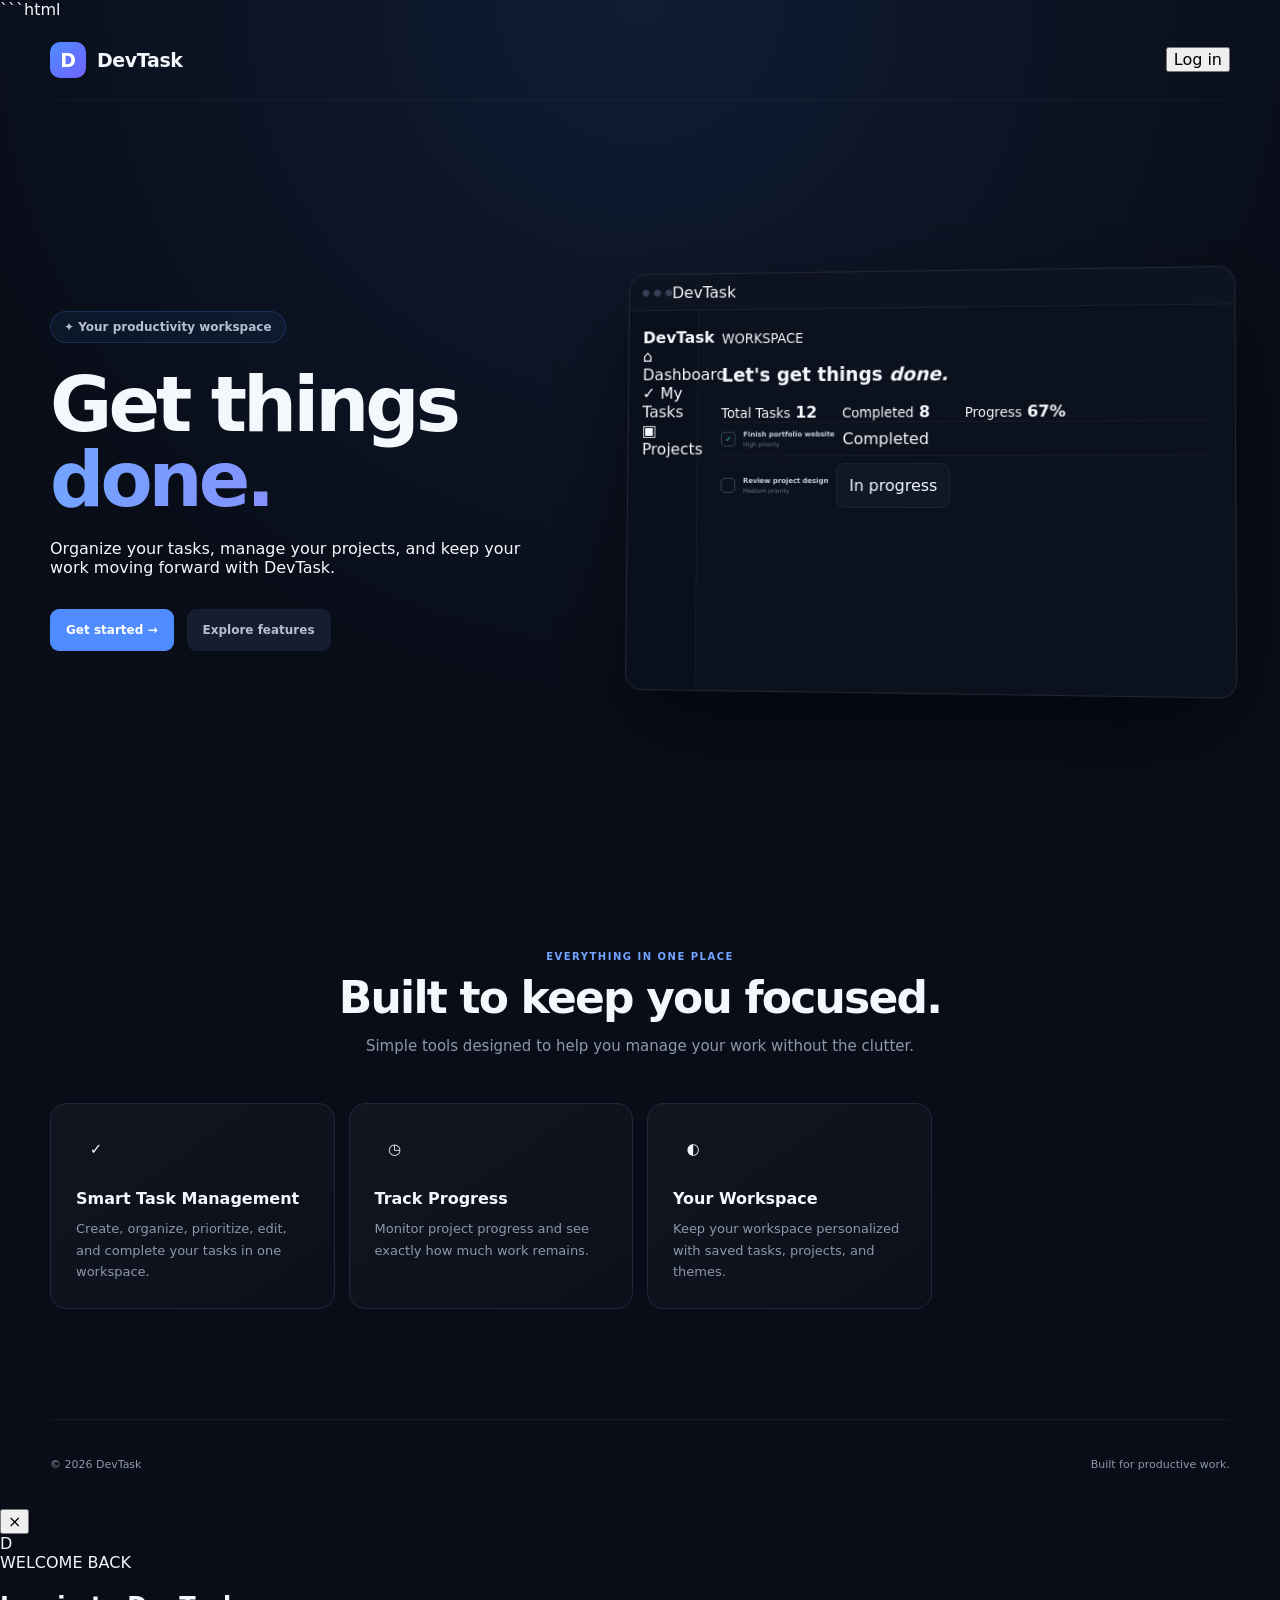
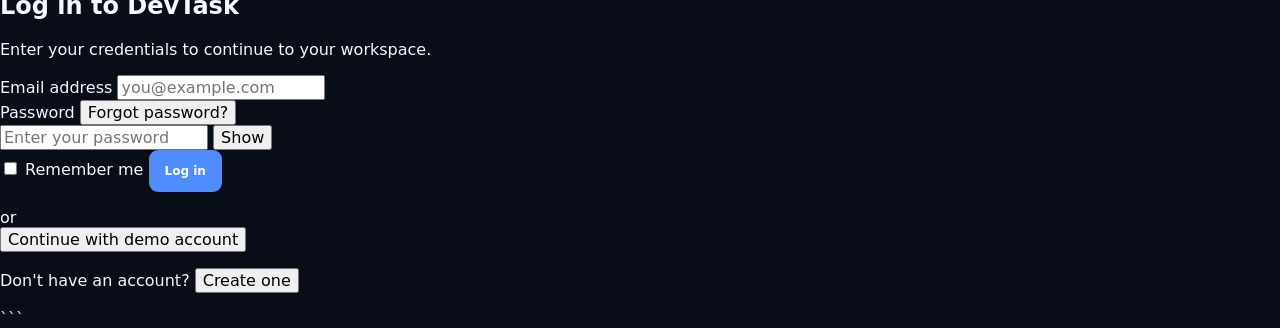
==== commit 4e8c3fc2: "Add login form and authentication UI" ====
--- a/index.html
+++ b/index.html
@@ -1,3 +1,4 @@
+```html
 <!DOCTYPE html>
 <html lang="en">
 <head>
@@ -10,7 +11,7 @@
 
     <meta
         name="description"
-        content="DevTask is a modern workspace for managing tasks, projects, and productivity."
+        content="DevTask — a modern workspace for organizing tasks, projects, and productivity."
     >
 
     <meta
@@ -18,14 +19,14 @@
         content="#080d18"
     >
 
-    <title>DevTask | Your Productivity Workspace</title>
+    <title>DevTask | Welcome</title>
 
     <link rel="stylesheet" href="style.css">
 </head>
 
-<body>
-
-    <div class="landing-page">
+<body class="landing-page">
+
+    <main class="landing">
 
         <!-- =========================
              NAVIGATION
@@ -37,42 +38,17 @@
                 href="index.html"
                 class="landing-brand"
             >
-
-                <span
-                    class="landing-brand-icon"
-                    aria-hidden="true"
-                >
-                    D
-                </span>
-
-                <span>
-                    DevTask
-                </span>
-
+                <span class="brand-icon">D</span>
+                <span>DevTask</span>
             </a>
 
-
-            <nav
-                class="landing-links"
-                aria-label="Main navigation"
+            <button
+                type="button"
+                class="landing-login-link"
+                id="navLoginButton"
             >
-
-                <a href="#features">
-                    Features
-                </a>
-
-                <a href="#about">
-                    About
-                </a>
-
-                <a
-                    href="dashboard.html"
-                    class="nav-login"
-                >
-                    Login
-                </a>
-
-            </nav>
+                Log in
+            </button>
 
         </header>
 
@@ -81,478 +57,271 @@
              HERO
         ========================== -->
 
-        <main>
-
-            <section
-                class="hero"
-                id="about"
+        <section
+            class="hero"
+            id="hero"
+        >
+
+            <div class="hero-content">
+
+                <span class="hero-badge">
+                    ✦ Your productivity workspace
+                </span>
+
+                <h1>
+                    Get things
+                    <span>done.</span>
+                </h1>
+
+                <p>
+                    Organize your tasks, manage your projects,
+                    and keep your work moving forward with DevTask.
+                </p>
+
+                <div class="hero-actions">
+
+                    <button
+                        type="button"
+                        class="primary-button hero-button"
+                        id="heroLoginButton"
+                    >
+                        Get started
+                        <span aria-hidden="true">→</span>
+                    </button>
+
+                    <a
+                        href="#features"
+                        class="secondary-button hero-secondary"
+                    >
+                        Explore features
+                    </a>
+
+                </div>
+
+            </div>
+
+
+            <!-- =========================
+                 DASHBOARD PREVIEW
+            ========================== -->
+
+            <div
+                class="hero-preview"
+                aria-hidden="true"
             >
 
-                <div class="hero-content">
-
-                    <div class="hero-badge">
-
-                        <span
-                            class="hero-badge-dot"
-                            aria-hidden="true"
-                        ></span>
-
-                        Your personal productivity workspace
+                <div class="preview-window">
+
+                    <div class="preview-topbar">
+
+                        <div class="preview-dots">
+                            <span></span>
+                            <span></span>
+                            <span></span>
+                        </div>
+
+                        <span>
+                            DevTask
+                        </span>
 
                     </div>
 
 
-                    <h1>
-
-                        Get more done.
-
-                        <span>
-                            Stay in control.
-                        </span>
-
-                    </h1>
-
-
-                    <p class="hero-description">
-
-                        DevTask gives you a simple, powerful workspace
-                        to organize your tasks, track projects, and
-                        keep your work moving forward.
-
+                    <div class="preview-body">
+
+                        <div class="preview-sidebar">
+
+                            <strong>
+                                DevTask
+                            </strong>
+
+                            <span class="preview-active">
+                                ⌂ Dashboard
+                            </span>
+
+                            <span>
+                                ✓ My Tasks
+                            </span>
+
+                            <span>
+                                ▣ Projects
+                            </span>
+
+                        </div>
+
+
+                        <div class="preview-main">
+
+                            <small>
+                                WORKSPACE
+                            </small>
+
+                            <h3>
+                                Let's get things
+                                <em>done.</em>
+                            </h3>
+
+
+                            <div class="preview-stats">
+
+                                <div>
+                                    <small>Total Tasks</small>
+                                    <strong>12</strong>
+                                </div>
+
+                                <div>
+                                    <small>Completed</small>
+                                    <strong>8</strong>
+                                </div>
+
+                                <div>
+                                    <small>Progress</small>
+                                    <strong>67%</strong>
+                                </div>
+
+                            </div>
+
+
+                            <div class="preview-task">
+
+                                <span class="preview-check">
+                                    ✓
+                                </span>
+
+                                <div>
+                                    <strong>
+                                        Finish portfolio website
+                                    </strong>
+
+                                    <small>
+                                        High priority
+                                    </small>
+                                </div>
+
+                                <span class="preview-complete">
+                                    Completed
+                                </span>
+
+                            </div>
+
+
+                            <div class="preview-task">
+
+                                <span class="preview-check empty">
+                                </span>
+
+                                <div>
+                                    <strong>
+                                        Review project design
+                                    </strong>
+
+                                    <small>
+                                        Medium priority
+                                    </small>
+                                </div>
+
+                                <span class="preview-progress">
+                                    In progress
+                                </span>
+
+                            </div>
+
+                        </div>
+
+                    </div>
+
+                </div>
+
+            </div>
+
+        </section>
+
+
+        <!-- =========================
+             FEATURES
+        ========================== -->
+
+        <section
+            class="features"
+            id="features"
+        >
+
+            <div class="section-heading">
+
+                <span>
+                    EVERYTHING IN ONE PLACE
+                </span>
+
+                <h2>
+                    Built to keep you focused.
+                </h2>
+
+                <p>
+                    Simple tools designed to help you
+                    manage your work without the clutter.
+                </p>
+
+            </div>
+
+
+            <div class="feature-grid">
+
+                <article class="feature-card">
+
+                    <div class="feature-icon">
+                        ✓
+                    </div>
+
+                    <h3>
+                        Smart Task Management
+                    </h3>
+
+                    <p>
+                        Create, organize, prioritize, edit,
+                        and complete your tasks in one workspace.
                     </p>
 
-
-                    <div class="hero-actions">
-
-                        <a
-                            href="dashboard.html"
-                            class="hero-primary"
-                        >
-                            Open Dashboard
-
-                            <span aria-hidden="true">
-                                →
-                            </span>
-
-                        </a>
-
-
-                        <a
-                            href="#features"
-                            class="hero-secondary"
-                        >
-                            Explore Features
-                        </a>
-
+                </article>
+
+
+                <article class="feature-card">
+
+                    <div class="feature-icon">
+                        ◷
                     </div>
 
-
-                    <div class="hero-trust">
-
-                        <div class="trust-avatars">
-
-                            <span>DR</span>
-                            <span>DT</span>
-                            <span>✓</span>
-
-                        </div>
-
-                        <p>
-                            Built for developers,
-                            creators, and teams.
-                        </p>
-
+                    <h3>
+                        Track Progress
+                    </h3>
+
+                    <p>
+                        Monitor project progress and see
+                        exactly how much work remains.
+                    </p>
+
+                </article>
+
+
+                <article class="feature-card">
+
+                    <div class="feature-icon">
+                        ◐
                     </div>
 
-                </div>
-
-
-                <!-- =========================
-                     DASHBOARD PREVIEW
-                ========================== -->
-
-                <div
-                    class="hero-preview"
-                    aria-label="DevTask dashboard preview"
-                >
-
-                    <div class="preview-window">
-
-                        <div class="preview-topbar">
-
-                            <div class="preview-dots">
-
-                                <span></span>
-                                <span></span>
-                                <span></span>
-
-                            </div>
-
-                            <span class="preview-url">
-                                devtask / dashboard
-                            </span>
-
-                        </div>
-
-
-                        <div class="preview-body">
-
-                            <div class="preview-sidebar">
-
-                                <div class="preview-logo">
-                                    D
-                                </div>
-
-                                <div class="preview-side-line active"></div>
-                                <div class="preview-side-line"></div>
-                                <div class="preview-side-line"></div>
-
-                            </div>
-
-
-                            <div class="preview-main">
-
-                                <div class="preview-heading">
-
-                                    <div>
-
-                                        <small>
-                                            WORKSPACE
-                                        </small>
-
-                                        <strong>
-                                            Dashboard
-                                        </strong>
-
-                                    </div>
-
-                                    <div class="preview-avatar">
-                                        DR
-                                    </div>
-
-                                </div>
-
-
-                                <div class="preview-welcome">
-
-                                    <div>
-
-                                        <small>
-                                            GOOD MORNING
-                                        </small>
-
-                                        <strong>
-                                            Let's get things
-                                            <span>done.</span>
-                                        </strong>
-
-                                    </div>
-
-                                    <div class="preview-button">
-                                        + Add Task
-                                    </div>
-
-                                </div>
-
-
-                                <div class="preview-stats">
-
-                                    <div class="preview-stat">
-
-                                        <small>
-                                            Total Tasks
-                                        </small>
-
-                                        <strong>
-                                            12
-                                        </strong>
-
-                                    </div>
-
-
-                                    <div class="preview-stat">
-
-                                        <small>
-                                            Completed
-                                        </small>
-
-                                        <strong>
-                                            8
-                                        </strong>
-
-                                    </div>
-
-
-                                    <div class="preview-stat">
-
-                                        <small>
-                                            In Progress
-                                        </small>
-
-                                        <strong>
-                                            4
-                                        </strong>
-
-                                    </div>
-
-
-                                    <div class="preview-stat">
-
-                                        <small>
-                                            Completion
-                                        </small>
-
-                                        <strong>
-                                            67%
-                                        </strong>
-
-                                    </div>
-
-                                </div>
-
-
-                                <div class="preview-content">
-
-                                    <div class="preview-tasks">
-
-                                        <div class="preview-section-title">
-                                            My Tasks
-                                        </div>
-
-
-                                        <div class="preview-task done">
-
-                                            <span class="preview-check">
-                                                ✓
-                                            </span>
-
-                                            <div>
-                                                <strong>
-                                                    Finish portfolio
-                                                </strong>
-
-                                                <small>
-                                                    High priority
-                                                </small>
-                                            </div>
-
-                                        </div>
-
-
-                                        <div class="preview-task">
-
-                                            <span class="preview-check">
-                                            </span>
-
-                                            <div>
-                                                <strong>
-                                                    Review project
-                                                </strong>
-
-                                                <small>
-                                                    Medium priority
-                                                </small>
-                                            </div>
-
-                                        </div>
-
-
-                                        <div class="preview-task">
-
-                                            <span class="preview-check">
-                                            </span>
-
-                                            <div>
-                                                <strong>
-                                                    Update website
-                                                </strong>
-
-                                                <small>
-                                                    Low priority
-                                                </small>
-                                            </div>
-
-                                        </div>
-
-                                    </div>
-
-
-                                    <div class="preview-progress">
-
-                                        <div class="preview-section-title">
-                                            Progress
-                                        </div>
-
-
-                                        <div class="preview-circle">
-
-                                            <div>
-                                                <strong>
-                                                    67%
-                                                </strong>
-
-                                                <small>
-                                                    Complete
-                                                </small>
-                                            </div>
-
-                                        </div>
-
-                                    </div>
-
-                                </div>
-
-                            </div>
-
-                        </div>
-
-                    </div>
-
-                </div>
-
-            </section>
-
-
-            <!-- =========================
-                 FEATURES
-            ========================== -->
-
-            <section
-                class="features"
-                id="features"
-            >
-
-                <div class="section-heading">
-
-                    <span>
-                        EVERYTHING YOU NEED
-                    </span>
-
-                    <h2>
-                        A workspace built for productivity.
-                    </h2>
+                    <h3>
+                        Your Workspace
+                    </h3>
 
                     <p>
-                        Keep your work organized without unnecessary
-                        complexity.
+                        Keep your workspace personalized with
+                        saved tasks, projects, and themes.
                     </p>
 
-                </div>
-
-
-                <div class="feature-grid">
-
-                    <article class="feature-card">
-
-                        <div class="feature-icon blue">
-                            ✓
-                        </div>
-
-                        <h3>
-                            Task Management
-                        </h3>
-
-                        <p>
-                            Create, edit, prioritize, complete, and
-                            organize your tasks from one simple workspace.
-                        </p>
-
-                    </article>
-
-
-                    <article class="feature-card">
-
-                        <div class="feature-icon green">
-                            ◷
-                        </div>
-
-                        <h3>
-                            Track Progress
-                        </h3>
-
-                        <p>
-                            See your completion rate and project progress
-                            at a glance so you always know where you stand.
-                        </p>
-
-                    </article>
-
-
-                    <article class="feature-card">
-
-                        <div class="feature-icon purple">
-                            ▣
-                        </div>
-
-                        <h3>
-                            Manage Projects
-                        </h3>
-
-                        <p>
-                            Keep multiple projects organized and update
-                            their progress as your work develops.
-                        </p>
-
-                    </article>
-
-
-                    <article class="feature-card">
-
-                        <div class="feature-icon orange">
-                            ◐
-                        </div>
-
-                        <h3>
-                            Your Workspace
-                        </h3>
-
-                        <p>
-                            Customize your experience with theme support
-                            and a clean interface designed for focus.
-                        </p>
-
-                    </article>
-
-                </div>
-
-            </section>
-
-
-            <!-- =========================
-                 CTA
-            ========================== -->
-
-            <section class="landing-cta">
-
-                <div>
-
-                    <span>
-                        READY TO GET STARTED?
-                    </span>
-
-                    <h2>
-                        Turn your ideas into progress.
-                    </h2>
-
-                    <p>
-                        Open your DevTask workspace and start organizing
-                        your work today.
-                    </p>
-
-                </div>
-
-
-                <a
-                    href="dashboard.html"
-                    class="hero-primary"
-                >
-                    Open DevTask
-                    <span aria-hidden="true">→</span>
-                </a>
-
-            </section>
-
-        </main>
+                </article>
+
+            </div>
+
+        </section>
 
 
         <!-- =========================
@@ -561,29 +330,638 @@
 
         <footer class="landing-footer">
 
-            <div class="landing-brand">
-
-                <span
-                    class="landing-brand-icon"
-                    aria-hidden="true"
+            <span>
+                © 2026 DevTask
+            </span>
+
+            <span>
+                Built for productive work.
+            </span>
+
+        </footer>
+
+    </main>
+
+
+    <!-- =========================
+         LOGIN MODAL
+    ========================== -->
+
+    <div
+        class="login-overlay"
+        id="loginOverlay"
+        aria-hidden="true"
+    >
+
+        <section
+            class="login-modal"
+            role="dialog"
+            aria-modal="true"
+            aria-labelledby="loginTitle"
+        >
+
+            <button
+                type="button"
+                class="login-close"
+                id="loginClose"
+                aria-label="Close login"
+            >
+                ×
+            </button>
+
+
+            <div class="login-header">
+
+                <div class="login-logo">
+                    D
+                </div>
+
+                <span class="login-label">
+                    WELCOME BACK
+                </span>
+
+                <h2 id="loginTitle">
+                    Log in to DevTask
+                </h2>
+
+                <p>
+                    Enter your credentials to continue
+                    to your workspace.
+                </p>
+
+            </div>
+
+
+            <!-- =========================
+                 LOGIN FORM
+            ========================== -->
+
+            <form
+                id="loginForm"
+                class="login-form"
+                novalidate
+            >
+
+                <div class="form-group">
+
+                    <label for="loginEmail">
+                        Email address
+                    </label>
+
+                    <input
+                        type="email"
+                        id="loginEmail"
+                        name="email"
+                        placeholder="you@example.com"
+                        autocomplete="email"
+                        required
+                    >
+
+                    <small
+                        class="login-error"
+                        id="emailError"
+                    ></small>
+
+                </div>
+
+
+                <div class="form-group">
+
+                    <div class="password-label-row">
+
+                        <label for="loginPassword">
+                            Password
+                        </label>
+
+                        <button
+                            type="button"
+                            class="forgot-button"
+                            id="forgotPassword"
+                        >
+                            Forgot password?
+                        </button>
+
+                    </div>
+
+
+                    <div class="password-wrapper">
+
+                        <input
+                            type="password"
+                            id="loginPassword"
+                            name="password"
+                            placeholder="Enter your password"
+                            autocomplete="current-password"
+                            minlength="6"
+                            required
+                        >
+
+                        <button
+                            type="button"
+                            class="password-toggle"
+                            id="passwordToggle"
+                            aria-label="Show password"
+                        >
+                            Show
+                        </button>
+
+                    </div>
+
+                    <small
+                        class="login-error"
+                        id="passwordError"
+                    ></small>
+
+                </div>
+
+
+                <label class="remember-row">
+
+                    <input
+                        type="checkbox"
+                        id="rememberMe"
+                    >
+
+                    <span>
+                        Remember me
+                    </span>
+
+                </label>
+
+
+                <button
+                    type="submit"
+                    class="primary-button login-submit"
+                    id="loginSubmit"
                 >
-                    D
-                </span>
-
-                <span>
-                    DevTask
-                </span>
-
+                    <span id="loginButtonText">
+                        Log in
+                    </span>
+
+                    <span
+                        id="loginSpinner"
+                        class="login-spinner"
+                        aria-hidden="true"
+                    ></span>
+
+                </button>
+
+
+                <p
+                    class="login-message"
+                    id="loginMessage"
+                    role="status"
+                    aria-live="polite"
+                ></p>
+
+            </form>
+
+
+            <div class="login-divider">
+                <span>or</span>
             </div>
 
 
-            <p>
-                © 2026 DevTask. Built for better productivity.
+            <button
+                type="button"
+                class="demo-login"
+                id="demoLogin"
+            >
+                Continue with demo account
+            </button>
+
+
+            <p class="login-footer">
+                Don't have an account?
+                <button
+                    type="button"
+                    id="signupButton"
+                >
+                    Create one
+                </button>
             </p>
 
-        </footer>
+        </section>
 
     </div>
 
+
+    <!-- =========================
+         LOGIN JAVASCRIPT
+    ========================== -->
+
+    <script>
+
+        "use strict";
+
+
+        // =========================
+        // ELEMENTS
+        // =========================
+
+        const loginOverlay =
+            document.getElementById("loginOverlay");
+
+        const navLoginButton =
+            document.getElementById("navLoginButton");
+
+        const heroLoginButton =
+            document.getElementById("heroLoginButton");
+
+        const loginClose =
+            document.getElementById("loginClose");
+
+        const loginForm =
+            document.getElementById("loginForm");
+
+        const loginEmail =
+            document.getElementById("loginEmail");
+
+        const loginPassword =
+            document.getElementById("loginPassword");
+
+        const passwordToggle =
+            document.getElementById("passwordToggle");
+
+        const loginSubmit =
+            document.getElementById("loginSubmit");
+
+        const loginButtonText =
+            document.getElementById("loginButtonText");
+
+        const loginSpinner =
+            document.getElementById("loginSpinner");
+
+        const loginMessage =
+            document.getElementById("loginMessage");
+
+        const emailError =
+            document.getElementById("emailError");
+
+        const passwordError =
+            document.getElementById("passwordError");
+
+        const demoLogin =
+            document.getElementById("demoLogin");
+
+        const signupButton =
+            document.getElementById("signupButton");
+
+        const forgotPassword =
+            document.getElementById("forgotPassword");
+
+
+        // =========================
+        // OPEN LOGIN
+        // =========================
+
+        function openLogin() {
+
+            loginOverlay.classList.add("active");
+
+            loginOverlay.setAttribute(
+                "aria-hidden",
+                "false"
+            );
+
+            document.body.style.overflow = "hidden";
+
+            setTimeout(() => {
+                loginEmail.focus();
+            }, 100);
+
+        }
+
+
+        // =========================
+        // CLOSE LOGIN
+        // =========================
+
+        function closeLogin() {
+
+            loginOverlay.classList.remove("active");
+
+            loginOverlay.setAttribute(
+                "aria-hidden",
+                "true"
+            );
+
+            document.body.style.overflow = "";
+
+            clearLoginErrors();
+
+        }
+
+
+        navLoginButton.addEventListener(
+            "click",
+            openLogin
+        );
+
+
+        heroLoginButton.addEventListener(
+            "click",
+            openLogin
+        );
+
+
+        loginClose.addEventListener(
+            "click",
+            closeLogin
+        );
+
+
+        loginOverlay.addEventListener(
+            "click",
+            event => {
+
+                if (
+                    event.target ===
+                    loginOverlay
+                ) {
+                    closeLogin();
+                }
+
+            }
+        );
+
+
+        // =========================
+        // ESCAPE
+        // =========================
+
+        document.addEventListener(
+            "keydown",
+            event => {
+
+                if (
+                    event.key === "Escape" &&
+                    loginOverlay.classList.contains("active")
+                ) {
+                    closeLogin();
+                }
+
+            }
+        );
+
+
+        // =========================
+        // PASSWORD VISIBILITY
+        // =========================
+
+        passwordToggle.addEventListener(
+            "click",
+            () => {
+
+                const showing =
+                    loginPassword.type === "text";
+
+                loginPassword.type =
+                    showing
+                        ? "password"
+                        : "text";
+
+                passwordToggle.textContent =
+                    showing
+                        ? "Show"
+                        : "Hide";
+
+                passwordToggle.setAttribute(
+                    "aria-label",
+                    showing
+                        ? "Show password"
+                        : "Hide password"
+                );
+
+            }
+        );
+
+
+        // =========================
+        // CLEAR ERRORS
+        // =========================
+
+        function clearLoginErrors() {
+
+            emailError.textContent = "";
+
+            passwordError.textContent = "";
+
+            loginMessage.textContent = "";
+
+            loginEmail.classList.remove(
+                "input-error"
+            );
+
+            loginPassword.classList.remove(
+                "input-error"
+            );
+
+        }
+
+
+        // =========================
+        // LOGIN VALIDATION
+        // =========================
+
+        loginForm.addEventListener(
+            "submit",
+            event => {
+
+                event.preventDefault();
+
+                clearLoginErrors();
+
+                const email =
+                    loginEmail.value.trim();
+
+                const password =
+                    loginPassword.value;
+
+                let valid = true;
+
+
+                // Email
+
+                if (!email) {
+
+                    emailError.textContent =
+                        "Please enter your email address.";
+
+                    loginEmail.classList.add(
+                        "input-error"
+                    );
+
+                    valid = false;
+
+                } else if (
+                    !/^[^\s@]+@[^\s@]+\.[^\s@]+$/
+                        .test(email)
+                ) {
+
+                    emailError.textContent =
+                        "Please enter a valid email address.";
+
+                    loginEmail.classList.add(
+                        "input-error"
+                    );
+
+                    valid = false;
+
+                }
+
+
+                // Password
+
+                if (!password) {
+
+                    passwordError.textContent =
+                        "Please enter your password.";
+
+                    loginPassword.classList.add(
+                        "input-error"
+                    );
+
+                    valid = false;
+
+                } else if (
+                    password.length < 6
+                ) {
+
+                    passwordError.textContent =
+                        "Password must contain at least 6 characters.";
+
+                    loginPassword.classList.add(
+                        "input-error"
+                    );
+
+                    valid = false;
+
+                }
+
+
+                if (!valid) {
+                    return;
+                }
+
+
+                // =========================
+                // DEMO FRONT-END LOGIN
+                // =========================
+
+                loginSubmit.disabled = true;
+
+                loginButtonText.textContent =
+                    "Signing in...";
+
+                loginSpinner.classList.add(
+                    "active"
+                );
+
+
+                setTimeout(() => {
+
+                    sessionStorage.setItem(
+                        "devtask_logged_in",
+                        "true"
+                    );
+
+
+                    if (
+                        document.getElementById(
+                            "rememberMe"
+                        ).checked
+                    ) {
+
+                        localStorage.setItem(
+                            "devtask_remembered_email",
+                            email
+                        );
+
+                    }
+
+
+                    window.location.href =
+                        "dashboard.html";
+
+                }, 700);
+
+            }
+        );
+
+
+        // =========================
+        // DEMO ACCOUNT
+        // =========================
+
+        demoLogin.addEventListener(
+            "click",
+            () => {
+
+                loginEmail.value =
+                    "demo@devtask.app";
+
+                loginPassword.value =
+                    "demo123";
+
+                loginForm.requestSubmit();
+
+            }
+        );
+
+
+        // =========================
+        // FORGOT PASSWORD
+        // =========================
+
+        forgotPassword.addEventListener(
+            "click",
+            () => {
+
+                loginMessage.textContent =
+                    "Password recovery will be available when a real authentication service is connected.";
+
+            }
+        );
+
+
+        // =========================
+        // SIGN UP
+        // =========================
+
+        signupButton.addEventListener(
+            "click",
+            () => {
+
+                loginMessage.textContent =
+                    "Account registration will be available when a real authentication service is connected.";
+
+            }
+        );
+
+
+        // =========================
+        // REMEMBERED EMAIL
+        // =========================
+
+        const rememberedEmail =
+            localStorage.getItem(
+                "devtask_remembered_email"
+            );
+
+        if (rememberedEmail) {
+
+            loginEmail.value =
+                rememberedEmail;
+
+            document.getElementById(
+                "rememberMe"
+            ).checked = true;
+
+        }
+
+    </script>
+
 </body>
-</html>+</html>
+```
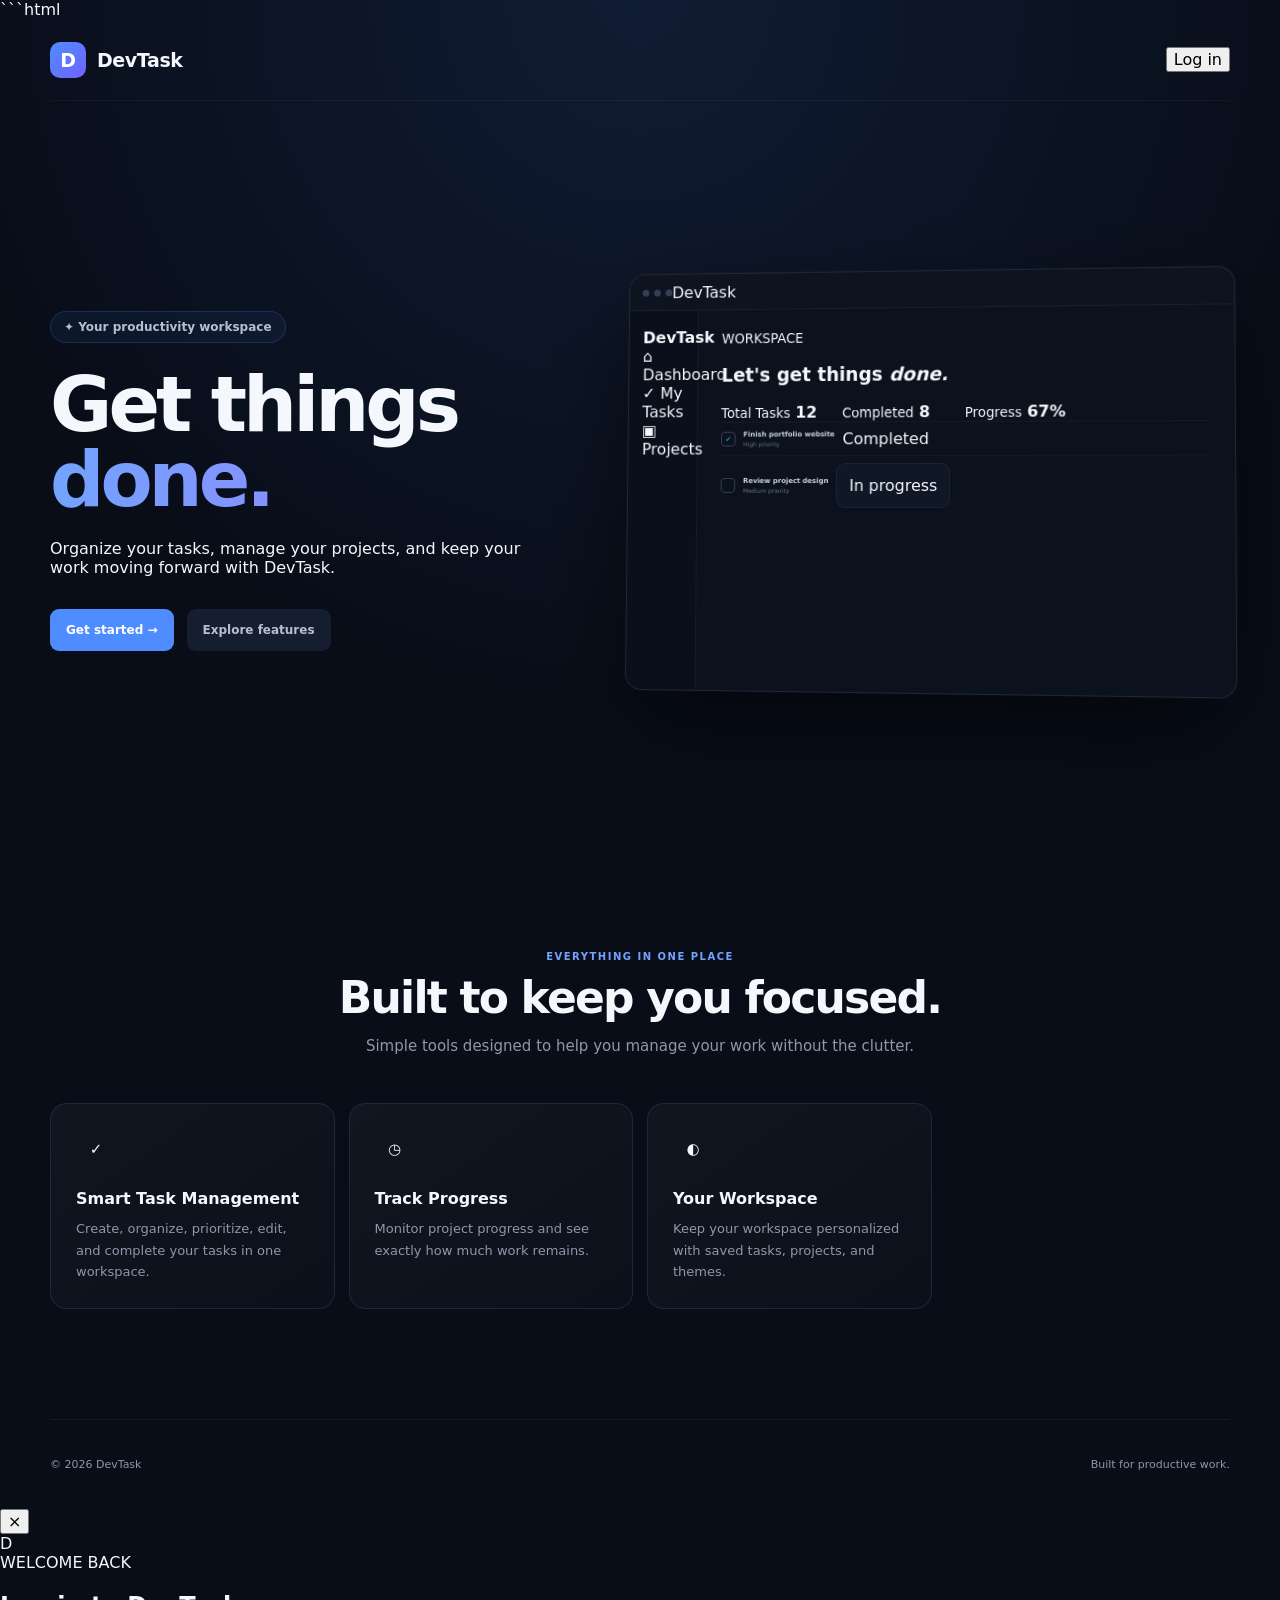
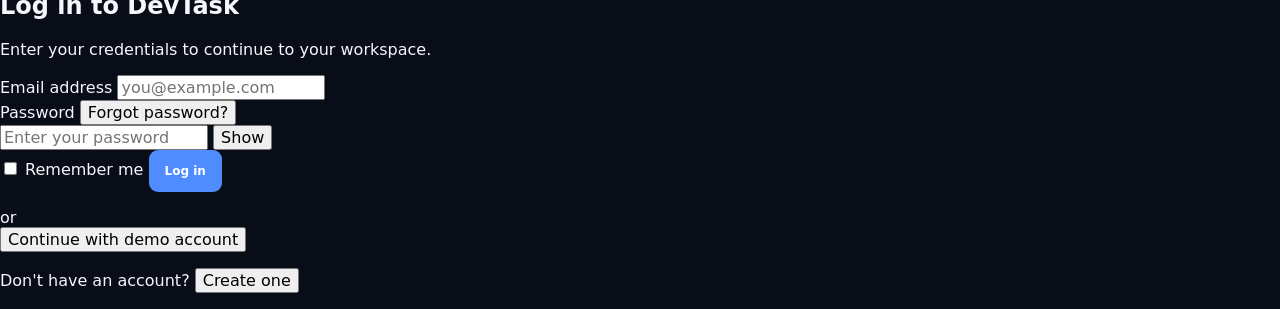
==== commit a6f253f4: "Add login form and authentication UI" ====
--- a/index.html
+++ b/index.html
@@ -964,4 +964,3 @@
 
 </body>
 </html>
-```
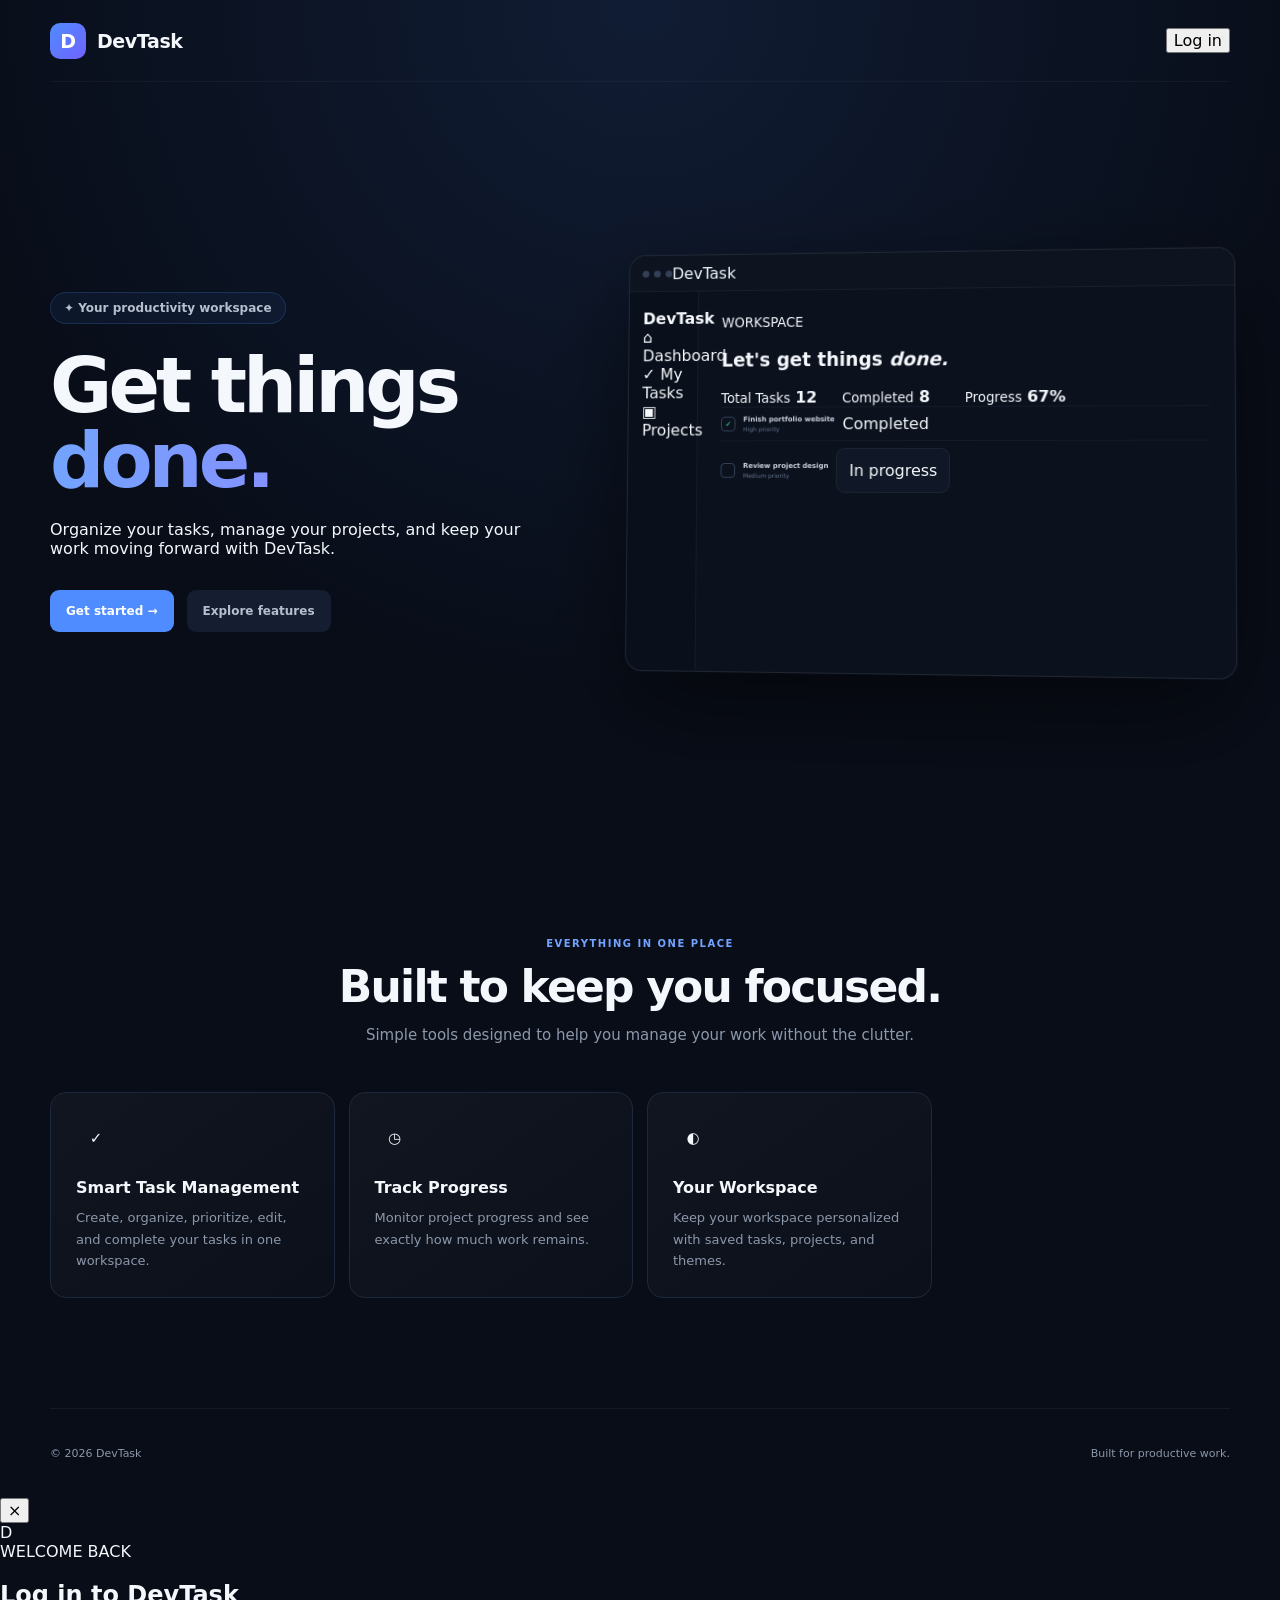
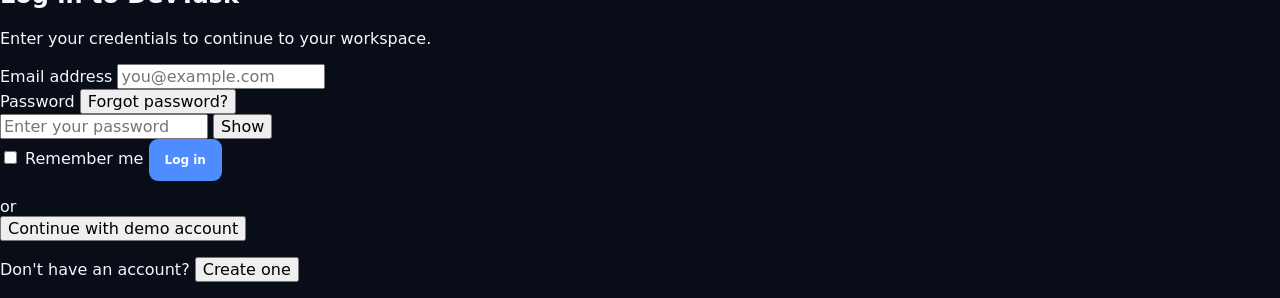
==== commit eb16036c: "Add login form and authentication UI" ====
--- a/index.html
+++ b/index.html
@@ -1,4 +1,3 @@
-```html
 <!DOCTYPE html>
 <html lang="en">
 <head>
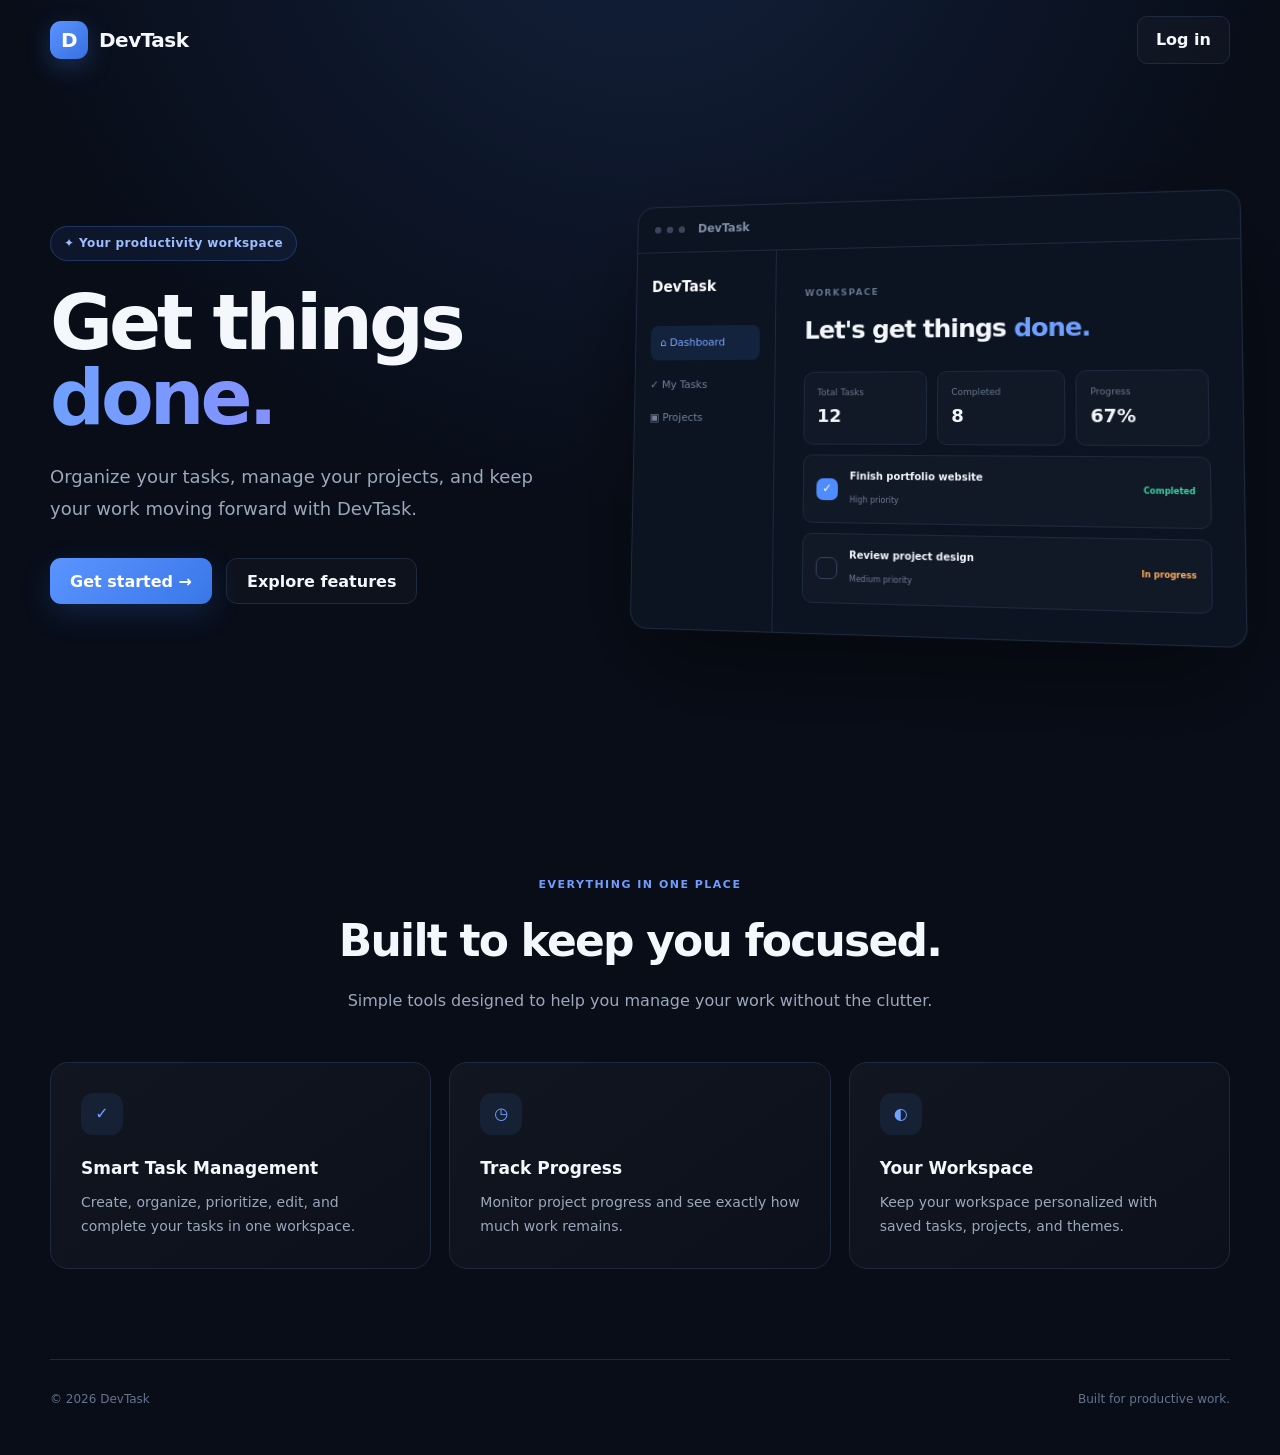
==== commit 6e2bd888: "Polish landing page and login modal" ====
--- a/index.html
+++ b/index.html
@@ -962,4 +962,4 @@
     </script>
 
 </body>
-</html>
+</html>
--- a/style.css
+++ b/style.css
@@ -1,36 +1,37 @@
 /* =========================================================
-   DEVTASK
-   COMPLETE STYLESHEET
+   DEVTASK — COMPLETE APPLICATION STYLES
+   Landing page + Login modal + Dashboard
 ========================================================= */
 
 :root {
     --bg: #080d18;
-    --bg-soft: #0d1422;
+    --bg-secondary: #0d1424;
     --panel: #101827;
-    --panel-hover: #141e30;
-    --border: #1d293b;
-
+    --panel-hover: #141e31;
+    --border: #1d2a3d;
     --text: #f4f7fb;
-    --muted: #8c98aa;
-    --muted-strong: #b5bfce;
+    --text-secondary: #9ba8ba;
+    --muted: #68778c;
 
     --blue: #4f8cff;
-    --blue-light: #72a4ff;
-    --green: #35d39a;
-    --orange: #f5a94b;
-    --purple: #9a7cff;
-    --red: #ff647c;
-
-    --shadow: 0 20px 60px rgba(0, 0, 0, 0.35);
-
-    --radius: 16px;
-    --radius-small: 10px;
-
-    --sidebar-width: 250px;
-}
+    --blue-dark: #3777ed;
+    --green: #38d39f;
+    --orange: #ffad5a;
+    --purple: #a879ff;
+    --red: #ff6577;
+
+    --shadow: 0 24px 70px rgba(0, 0, 0, 0.35);
+    --radius: 18px;
+}
+
+/* =========================================================
+   RESET
+========================================================= */
 
 * {
     box-sizing: border-box;
+    margin: 0;
+    padding: 0;
 }
 
 html {
@@ -38,10 +39,7 @@
 }
 
 body {
-    margin: 0;
     min-height: 100vh;
-    background: var(--bg);
-    color: var(--text);
     font-family:
         Inter,
         ui-sans-serif,
@@ -50,7 +48,9 @@
         BlinkMacSystemFont,
         "Segoe UI",
         sans-serif;
-    -webkit-font-smoothing: antialiased;
+    background: var(--bg);
+    color: var(--text);
+    line-height: 1.6;
 }
 
 button,
@@ -60,12 +60,8 @@
     font: inherit;
 }
 
-button,
-a {
-    -webkit-tap-highlight-color: transparent;
-}
-
 button {
+    border: 0;
     cursor: pointer;
 }
 
@@ -75,42 +71,56 @@
 }
 
 ::selection {
-    background: rgba(79, 140, 255, 0.3);
-}
-
+    background: rgba(79, 140, 255, 0.35);
+}
+
+/* =========================================================
+   ACCESSIBILITY
+========================================================= */
+
+.sr-only {
+    position: absolute;
+    width: 1px;
+    height: 1px;
+    padding: 0;
+    margin: -1px;
+    overflow: hidden;
+    clip: rect(0, 0, 0, 0);
+    white-space: nowrap;
+    border: 0;
+}
 
 /* =========================================================
    LANDING PAGE
 ========================================================= */
 
 .landing-page {
-    min-height: 100vh;
-    overflow: hidden;
     background:
         radial-gradient(
-            circle at 50% 0%,
-            rgba(79, 140, 255, 0.12),
-            transparent 35%
+            circle at 50% -10%,
+            rgba(79, 140, 255, 0.16),
+            transparent 38%
         ),
-        var(--bg);
-}
-
-
-/* =========================================================
-   LANDING NAVIGATION
+        #080d18;
+}
+
+.landing {
+    width: 100%;
+    overflow: hidden;
+}
+
+/* =========================================================
+   LANDING NAV
 ========================================================= */
 
 .landing-nav {
     width: min(1180px, calc(100% - 48px));
+    height: 80px;
     margin: 0 auto;
 
-    min-height: 82px;
-
     display: flex;
     align-items: center;
     justify-content: space-between;
-
-    border-bottom: 1px solid rgba(255, 255, 255, 0.04);
 }
 
 .landing-brand {
@@ -118,12 +128,12 @@
     align-items: center;
     gap: 11px;
 
-    font-size: 19px;
+    font-size: 20px;
     font-weight: 800;
-    letter-spacing: -0.4px;
-}
-
-.landing-brand-icon {
+    letter-spacing: -0.5px;
+}
+
+.brand-icon {
     width: 38px;
     height: 38px;
 
@@ -135,56 +145,39 @@
     background:
         linear-gradient(
             135deg,
-            var(--blue),
-            #6f5cff
+            #5b94ff,
+            #376fe0
         );
 
     color: white;
-
-    font-size: 17px;
     font-weight: 900;
 
     box-shadow:
         0 8px 25px rgba(79, 140, 255, 0.25);
 }
 
-.landing-links {
-    display: flex;
-    align-items: center;
-    gap: 30px;
-
-    color: var(--muted);
-
-    font-size: 14px;
-    font-weight: 600;
-}
-
-.landing-links a {
+.landing-login-link {
+    padding: 10px 18px;
+
+    border: 1px solid var(--border);
+    border-radius: 10px;
+
+    background: rgba(255, 255, 255, 0.025);
+    color: var(--text);
+
+    font-weight: 650;
+
     transition:
-        color 0.2s ease,
+        background 0.2s ease,
+        border-color 0.2s ease,
         transform 0.2s ease;
 }
 
-.landing-links a:hover {
-    color: var(--text);
-}
-
-.landing-links .nav-login {
-    padding: 10px 17px;
-
-    border: 1px solid rgba(79, 140, 255, 0.35);
-    border-radius: 9px;
-
-    background: rgba(79, 140, 255, 0.08);
-
-    color: var(--blue-light);
-}
-
-.landing-links .nav-login:hover {
-    background: rgba(79, 140, 255, 0.15);
-    border-color: rgba(79, 140, 255, 0.6);
-}
-
+.landing-login-link:hover {
+    background: rgba(79, 140, 255, 0.1);
+    border-color: rgba(79, 140, 255, 0.4);
+    transform: translateY(-1px);
+}
 
 /* =========================================================
    HERO
@@ -194,15 +187,14 @@
     width: min(1180px, calc(100% - 48px));
     margin: 0 auto;
 
-    min-height: 780px;
+    min-height: 700px;
 
     display: grid;
     grid-template-columns: 0.9fr 1.1fr;
-
     align-items: center;
     gap: 70px;
 
-    padding: 90px 0 110px;
+    padding: 80px 0 110px;
 }
 
 .hero-content {
@@ -213,41 +205,26 @@
 .hero-badge {
     display: inline-flex;
     align-items: center;
-    gap: 9px;
-
-    padding: 8px 13px;
-
-    border: 1px solid rgba(79, 140, 255, 0.2);
+
+    padding: 7px 13px;
+
+    border: 1px solid rgba(79, 140, 255, 0.25);
     border-radius: 999px;
 
-    background: rgba(79, 140, 255, 0.07);
-
-    color: var(--muted-strong);
+    background: rgba(79, 140, 255, 0.08);
+
+    color: #9dbdff;
 
     font-size: 12px;
     font-weight: 700;
-}
-
-.hero-badge-dot {
-    width: 7px;
-    height: 7px;
-
-    border-radius: 50%;
-
-    background: var(--green);
-
-    box-shadow:
-        0 0 12px rgba(53, 211, 154, 0.7);
+    letter-spacing: 0.4px;
 }
 
 .hero h1 {
-    margin: 25px 0 22px;
-
-    max-width: 650px;
-
-    font-size: clamp(48px, 6vw, 76px);
+    margin-top: 24px;
+
+    font-size: clamp(54px, 6vw, 82px);
     line-height: 0.98;
-
     letter-spacing: -4px;
     font-weight: 850;
 }
@@ -257,201 +234,128 @@
 
     background:
         linear-gradient(
-            100deg,
-            var(--blue-light),
-            var(--purple)
+            90deg,
+            #6fa1ff,
+            #9f7cff
         );
 
     -webkit-background-clip: text;
     background-clip: text;
-
     color: transparent;
 }
 
-.hero-description {
-    max-width: 570px;
-
-    margin: 0;
-
-    color: var(--muted);
-
-    font-size: 17px;
+.hero-content > p {
+    max-width: 530px;
+    margin-top: 26px;
+
+    color: var(--text-secondary);
+
+    font-size: 18px;
     line-height: 1.75;
 }
 
 .hero-actions {
     display: flex;
     align-items: center;
-    gap: 13px;
-
-    margin-top: 32px;
-}
-
-.hero-primary,
-.hero-secondary {
-    min-height: 48px;
-
-    display: inline-flex;
-    align-items: center;
-    justify-content: center;
-    gap: 12px;
-
+    gap: 14px;
+
+    margin-top: 34px;
+}
+
+/* =========================================================
+   BUTTONS
+========================================================= */
+
+.primary-button {
+    min-height: 46px;
     padding: 0 20px;
 
-    border-radius: 10px;
-
-    font-size: 14px;
+    border-radius: 11px;
+
+    background:
+        linear-gradient(
+            135deg,
+            #5b94ff,
+            #3977e8
+        );
+
+    color: white;
+
     font-weight: 750;
+
+    box-shadow:
+        0 10px 30px rgba(55, 119, 237, 0.2);
 
     transition:
         transform 0.2s ease,
         box-shadow 0.2s ease,
-        background 0.2s ease;
-}
-
-.hero-primary {
-    background:
-        linear-gradient(
-            135deg,
-            var(--blue),
-            #6b65ff
-        );
-
-    color: white;
+        opacity 0.2s ease;
+}
+
+.primary-button:hover {
+    transform: translateY(-2px);
 
     box-shadow:
-        0 12px 35px rgba(79, 140, 255, 0.22);
-}
-
-.hero-primary:hover {
+        0 15px 35px rgba(55, 119, 237, 0.3);
+}
+
+.primary-button:disabled {
+    opacity: 0.65;
+    cursor: not-allowed;
+    transform: none;
+}
+
+.secondary-button {
+    min-height: 46px;
+    padding: 0 20px;
+
+    display: inline-flex;
+    align-items: center;
+    justify-content: center;
+
+    border: 1px solid var(--border);
+    border-radius: 11px;
+
+    background: rgba(255, 255, 255, 0.025);
+
+    color: var(--text);
+
+    font-weight: 700;
+
+    transition:
+        background 0.2s ease,
+        border-color 0.2s ease,
+        transform 0.2s ease;
+}
+
+.secondary-button:hover {
+    background: rgba(255, 255, 255, 0.06);
+    border-color: #30415b;
     transform: translateY(-2px);
+}
+
+/* =========================================================
+   HERO PREVIEW
+========================================================= */
+
+.hero-preview {
+    perspective: 1200px;
+}
+
+.preview-window {
+    overflow: hidden;
+
+    border: 1px solid rgba(109, 139, 186, 0.18);
+    border-radius: 18px;
+
+    background: #0c1422;
 
     box-shadow:
-        0 16px 40px rgba(79, 140, 255, 0.3);
-}
-
-.hero-secondary {
-    border: 1px solid var(--border);
-
-    background: rgba(255, 255, 255, 0.025);
-
-    color: var(--muted-strong);
-}
-
-.hero-secondary:hover {
-    background: rgba(255, 255, 255, 0.06);
-    color: var(--text);
-}
-
-.hero-trust {
-    display: flex;
-    align-items: center;
-    gap: 13px;
-
-    margin-top: 30px;
-}
-
-.hero-trust p {
-    margin: 0;
-
-    color: var(--muted);
-
-    font-size: 12px;
-}
-
-.trust-avatars {
-    display: flex;
-    align-items: center;
-}
-
-.trust-avatars span {
-    width: 30px;
-    height: 30px;
-
-    display: grid;
-    place-items: center;
-
-    margin-left: -6px;
-
-    border: 2px solid var(--bg);
-    border-radius: 50%;
-
-    background: var(--panel);
-
-    color: var(--muted-strong);
-
-    font-size: 9px;
-    font-weight: 800;
-}
-
-.trust-avatars span:first-child {
-    margin-left: 0;
-
-    background: #253454;
-    color: #8fb4ff;
-}
-
-.trust-avatars span:nth-child(2) {
-    background: #203b36;
-    color: #71e2bb;
-}
-
-.trust-avatars span:nth-child(3) {
-    background: #332a52;
-    color: #b49fff;
-}
-
-
-/* =========================================================
-   DASHBOARD PREVIEW
-========================================================= */
-
-.hero-preview {
-    position: relative;
-}
-
-.hero-preview::before {
-    content: "";
-
-    position: absolute;
-
-    width: 420px;
-    height: 420px;
-
-    top: 50%;
-    left: 50%;
-
-    transform: translate(-50%, -50%);
-
-    background:
-        radial-gradient(
-            circle,
-            rgba(79, 140, 255, 0.17),
-            transparent 68%
-        );
-
-    filter: blur(10px);
-
-    pointer-events: none;
-}
-
-.preview-window {
-    position: relative;
-    z-index: 1;
-
-    overflow: hidden;
-
-    border: 1px solid rgba(255, 255, 255, 0.09);
-    border-radius: 17px;
-
-    background: #0b111d;
-
-    box-shadow:
-        0 35px 100px rgba(0, 0, 0, 0.55),
-        0 0 0 1px rgba(79, 140, 255, 0.04);
+        0 40px 100px rgba(0, 0, 0, 0.45),
+        0 0 0 1px rgba(255, 255, 255, 0.02);
 
     transform:
-        perspective(1300px)
+        perspective(1200px)
         rotateY(-5deg)
         rotateX(2deg);
 
@@ -460,355 +364,192 @@
 
 .preview-window:hover {
     transform:
-        perspective(1300px)
-        rotateY(0)
-        rotateX(0);
+        perspective(1200px)
+        rotateY(-2deg)
+        rotateX(1deg)
+        translateY(-4px);
 }
 
 .preview-topbar {
-    height: 37px;
-
-    display: flex;
-    align-items: center;
-
-    padding: 0 13px;
-
-    border-bottom: 1px solid rgba(255, 255, 255, 0.05);
-
-    background: #0d1420;
+    height: 48px;
+
+    display: flex;
+    align-items: center;
+    gap: 14px;
+
+    padding: 0 18px;
+
+    border-bottom: 1px solid var(--border);
+
+    color: #8290a5;
+
+    font-size: 12px;
+    font-weight: 700;
 }
 
 .preview-dots {
     display: flex;
-    gap: 5px;
+    gap: 6px;
 }
 
 .preview-dots span {
     width: 7px;
     height: 7px;
-
     border-radius: 50%;
-
-    background: #334056;
-}
-
-.preview-url {
-    margin: auto;
-
-    color: #526078;
-
-    font-size: 8px;
-    font-weight: 600;
+    background: #39465b;
 }
 
 .preview-body {
-    min-height: 385px;
-
-    display: flex;
+    display: grid;
+    grid-template-columns: 150px 1fr;
+    min-height: 350px;
 }
 
 .preview-sidebar {
-    width: 72px;
-
-    padding: 18px 14px;
-
-    border-right: 1px solid rgba(255, 255, 255, 0.05);
-
-    background: #0a101b;
-}
-
-.preview-logo {
-    width: 29px;
-    height: 29px;
+    display: flex;
+    flex-direction: column;
+    gap: 17px;
+
+    padding: 24px 16px;
+
+    border-right: 1px solid var(--border);
+
+    color: #718097;
+
+    font-size: 11px;
+}
+
+.preview-sidebar strong {
+    margin-bottom: 12px;
+    color: white;
+    font-size: 15px;
+}
+
+.preview-active {
+    padding: 9px 10px;
+
+    border-radius: 8px;
+
+    background: rgba(79, 140, 255, 0.12);
+    color: #78a6ff;
+}
+
+.preview-main {
+    padding: 30px;
+}
+
+.preview-main > small {
+    color: #64748b;
+    font-size: 9px;
+    font-weight: 800;
+    letter-spacing: 1.5px;
+}
+
+.preview-main h3 {
+    margin-top: 8px;
+
+    font-size: 25px;
+    letter-spacing: -1px;
+}
+
+.preview-main h3 em {
+    color: #6f9fff;
+    font-style: normal;
+}
+
+.preview-stats {
+    display: grid;
+    grid-template-columns: repeat(3, 1fr);
+    gap: 10px;
+
+    margin-top: 22px;
+}
+
+.preview-stats > div {
+    padding: 13px;
+
+    border: 1px solid var(--border);
+    border-radius: 10px;
+
+    background: rgba(255, 255, 255, 0.018);
+}
+
+.preview-stats small {
+    display: block;
+
+    color: #69788e;
+    font-size: 9px;
+}
+
+.preview-stats strong {
+    display: block;
+
+    margin-top: 3px;
+
+    font-size: 18px;
+}
+
+.preview-task {
+    display: flex;
+    align-items: center;
+    gap: 12px;
+
+    margin-top: 10px;
+    padding: 13px;
+
+    border: 1px solid var(--border);
+    border-radius: 10px;
+
+    background: rgba(255, 255, 255, 0.018);
+}
+
+.preview-check {
+    width: 22px;
+    height: 22px;
 
     display: grid;
     place-items: center;
 
-    margin: 0 auto 28px;
-
-    border-radius: 8px;
-
-    background: linear-gradient(
-        135deg,
-        var(--blue),
-        #7062ff
-    );
+    flex: 0 0 auto;
+
+    border-radius: 7px;
+
+    background: #4f8cff;
 
     color: white;
-
     font-size: 12px;
-    font-weight: 900;
-}
-
-.preview-side-line {
-    width: 100%;
-    height: 7px;
-
-    margin-bottom: 14px;
-
-    border-radius: 5px;
-
-    background: #182235;
-}
-
-.preview-side-line.active {
-    background: rgba(79, 140, 255, 0.5);
-}
-
-.preview-main {
-    flex: 1;
-
-    padding: 22px 24px;
-
-    min-width: 0;
-}
-
-.preview-heading {
-    display: flex;
-    justify-content: space-between;
-    align-items: center;
-}
-
-.preview-heading small,
-.preview-welcome small {
-    display: block;
-
-    margin-bottom: 5px;
-
-    color: #5e6d84;
-
-    font-size: 7px;
-    font-weight: 800;
-    letter-spacing: 1px;
-}
-
-.preview-heading strong {
-    color: #e7edf6;
-
-    font-size: 15px;
-}
-
-.preview-avatar {
-    width: 27px;
-    height: 27px;
-
-    display: grid;
-    place-items: center;
-
-    border-radius: 50%;
-
-    background: #22314b;
-
-    color: #7ea8ff;
-
-    font-size: 7px;
-    font-weight: 800;
-}
-
-.preview-welcome {
-    display: flex;
-    justify-content: space-between;
-    align-items: center;
-
-    margin-top: 28px;
-    padding: 18px;
-
-    border: 1px solid rgba(255, 255, 255, 0.05);
-    border-radius: 11px;
-
-    background: #101827;
-}
-
-.preview-welcome strong {
-    display: block;
-
-    color: #edf2f9;
-
-    font-size: 15px;
-}
-
-.preview-welcome strong span {
-    color: var(--blue-light);
-}
-
-.preview-button {
-    padding: 8px 10px;
-
-    border-radius: 7px;
-
-    background: var(--blue);
-
-    color: white;
-
-    font-size: 7px;
-    font-weight: 700;
-}
-
-.preview-stats {
-    display: grid;
-    grid-template-columns: repeat(4, 1fr);
-
-    gap: 7px;
-
-    margin-top: 10px;
-}
-
-.preview-stat {
-    padding: 10px;
-
-    border: 1px solid rgba(255, 255, 255, 0.05);
-    border-radius: 9px;
-
-    background: #101827;
-}
-
-.preview-stat small {
-    display: block;
-
-    color: #627088;
-
-    font-size: 6px;
-}
-
-.preview-stat strong {
-    display: block;
-
-    margin-top: 5px;
-
-    color: #e9eef6;
-
-    font-size: 13px;
-}
-
-.preview-content {
-    display: grid;
-    grid-template-columns: 1.5fr 0.8fr;
-
-    gap: 9px;
-
-    margin-top: 9px;
-}
-
-.preview-tasks,
-.preview-progress {
-    padding: 12px;
-
-    border: 1px solid rgba(255, 255, 255, 0.05);
-    border-radius: 9px;
-
-    background: #101827;
-}
-
-.preview-section-title {
-    margin-bottom: 10px;
-
-    color: #e5ebf4;
-
-    font-size: 8px;
-    font-weight: 750;
-}
-
-.preview-task {
-    display: flex;
-    align-items: center;
-    gap: 8px;
-
-    padding: 7px 0;
-
-    border-top: 1px solid rgba(255, 255, 255, 0.04);
-}
-
-.preview-check {
-    width: 15px;
-    height: 15px;
-
-    display: grid;
-    place-items: center;
-
-    border: 1px solid #334056;
-    border-radius: 4px;
-
-    color: var(--green);
-
-    font-size: 8px;
-}
-
-.preview-task.done .preview-check {
-    border-color: rgba(53, 211, 154, 0.5);
-    background: rgba(53, 211, 154, 0.1);
+}
+
+.preview-check.empty {
+    background: transparent;
+    border: 1px solid #34445b;
 }
 
 .preview-task strong {
     display: block;
-
-    color: #c9d2df;
-
-    font-size: 7px;
+    font-size: 10px;
 }
 
 .preview-task small {
-    display: block;
-
-    margin-top: 2px;
-
-    color: #65738a;
-
-    font-size: 6px;
-}
-
-.preview-circle {
-    width: 85px;
-    height: 85px;
-
-    display: grid;
-    place-items: center;
-
-    margin: 18px auto 5px;
-
-    border-radius: 50%;
-
-    background:
-        conic-gradient(
-            var(--blue) 0 67%,
-            #1c293b 67% 100%
-        );
-
-    position: relative;
-}
-
-.preview-circle::before {
-    content: "";
-
-    position: absolute;
-
-    inset: 7px;
-
-    border-radius: 50%;
-
-    background: #101827;
-}
-
-.preview-circle > div {
-    position: relative;
-    z-index: 1;
-
-    text-align: center;
-}
-
-.preview-circle strong {
-    display: block;
-
-    color: #edf2f9;
-
-    font-size: 12px;
-}
-
-.preview-circle small {
-    color: #64728a;
-
-    font-size: 6px;
-}
-
+    color: #6f7e92;
+    font-size: 8px;
+}
+
+.preview-complete,
+.preview-progress {
+    margin-left: auto;
+
+    font-size: 8px;
+    font-weight: 700;
+}
+
+.preview-complete {
+    color: var(--green);
+}
+
+.preview-progress {
+    color: var(--orange);
+}
 
 /* =========================================================
    FEATURES
@@ -816,57 +557,45 @@
 
 .features {
     width: min(1180px, calc(100% - 48px));
-
     margin: 0 auto;
 
-    padding: 70px 0 110px;
+    padding: 90px 0;
 }
 
 .section-heading {
-    max-width: 650px;
-
-    margin: 0 auto 45px;
-
+    max-width: 620px;
+    margin: 0 auto 48px;
     text-align: center;
 }
 
 .section-heading > span {
-    color: var(--blue-light);
-
-    font-size: 10px;
+    color: #719cff;
+
+    font-size: 11px;
     font-weight: 800;
     letter-spacing: 1.5px;
 }
 
 .section-heading h2 {
-    margin: 12px 0;
-
-    color: var(--text);
+    margin-top: 10px;
 
     font-size: clamp(30px, 4vw, 44px);
-    line-height: 1.1;
-
     letter-spacing: -1.8px;
 }
 
 .section-heading p {
-    margin: 0;
-
-    color: var(--muted);
-
-    font-size: 15px;
-    line-height: 1.6;
+    margin-top: 12px;
+    color: var(--text-secondary);
 }
 
 .feature-grid {
     display: grid;
-    grid-template-columns: repeat(4, 1fr);
-
-    gap: 14px;
+    grid-template-columns: repeat(3, 1fr);
+    gap: 18px;
 }
 
 .feature-card {
-    padding: 25px;
+    padding: 30px;
 
     border: 1px solid var(--border);
     border-radius: var(--radius);
@@ -880,120 +609,40 @@
 
     transition:
         transform 0.25s ease,
-        border-color 0.25s ease,
-        background 0.25s ease;
+        border-color 0.25s ease;
 }
 
 .feature-card:hover {
     transform: translateY(-5px);
-
-    border-color: rgba(79, 140, 255, 0.3);
-
-    background: rgba(255, 255, 255, 0.045);
+    border-color: #2d405c;
 }
 
 .feature-icon {
-    width: 40px;
-    height: 40px;
+    width: 42px;
+    height: 42px;
 
     display: grid;
     place-items: center;
 
-    margin-bottom: 20px;
-
-    border-radius: 11px;
-
-    font-size: 15px;
+    border-radius: 12px;
+
+    background: rgba(79, 140, 255, 0.1);
+    color: #73a1ff;
+
     font-weight: 800;
 }
 
-.feature-icon.blue {
-    background: rgba(79, 140, 255, 0.12);
-    color: var(--blue-light);
-}
-
-.feature-icon.green {
-    background: rgba(53, 211, 154, 0.1);
-    color: var(--green);
-}
-
-.feature-icon.purple {
-    background: rgba(154, 124, 255, 0.1);
-    color: var(--purple);
-}
-
-.feature-icon.orange {
-    background: rgba(245, 169, 75, 0.1);
-    color: var(--orange);
-}
-
 .feature-card h3 {
-    margin: 0 0 10px;
-
-    font-size: 16px;
+    margin-top: 20px;
+    font-size: 17px;
 }
 
 .feature-card p {
-    margin: 0;
-
-    color: var(--muted);
-
-    font-size: 13px;
-    line-height: 1.65;
-}
-
-
-/* =========================================================
-   CTA
-========================================================= */
-
-.landing-cta {
-    width: min(1180px, calc(100% - 48px));
-
-    margin: 0 auto 80px;
-
-    padding: 55px;
-
-    display: flex;
-    align-items: center;
-    justify-content: space-between;
-    gap: 30px;
-
-    border: 1px solid rgba(79, 140, 255, 0.2);
-    border-radius: 20px;
-
-    background:
-        radial-gradient(
-            circle at 80% 20%,
-            rgba(111, 92, 255, 0.13),
-            transparent 40%
-        ),
-        rgba(79, 140, 255, 0.045);
-}
-
-.landing-cta > div > span {
-    color: var(--blue-light);
-
-    font-size: 10px;
-    font-weight: 800;
-    letter-spacing: 1.4px;
-}
-
-.landing-cta h2 {
-    margin: 10px 0 8px;
-
-    font-size: clamp(28px, 4vw, 40px);
-    letter-spacing: -1.5px;
-}
-
-.landing-cta p {
-    margin: 0;
-
-    color: var(--muted);
-
+    margin-top: 9px;
+    color: var(--text-secondary);
     font-size: 14px;
-}
-
+    line-height: 1.7;
+}
 
 /* =========================================================
    FOOTER
@@ -1001,116 +650,499 @@
 
 .landing-footer {
     width: min(1180px, calc(100% - 48px));
-
     margin: 0 auto;
 
-    min-height: 90px;
-
-    display: flex;
-    align-items: center;
+    padding: 30px 0 45px;
+
+    display: flex;
     justify-content: space-between;
 
-    border-top: 1px solid rgba(255, 255, 255, 0.05);
-
-    color: var(--muted);
-
-    font-size: 11px;
-}
-
-.landing-footer .landing-brand {
-    color: var(--text);
-
-    font-size: 15px;
-}
-
-.landing-footer .landing-brand-icon {
-    width: 29px;
-    height: 29px;
-
-    border-radius: 8px;
-
+    border-top: 1px solid var(--border);
+
+    color: #65748a;
     font-size: 12px;
 }
 
-.landing-footer p {
-    margin: 0;
-}
-
-
-/* =========================================================
-   DASHBOARD
-========================================================= */
-
-.app {
-    min-height: 100vh;
-
-    display: flex;
-
-    background: var(--bg);
-}
-
-
-/* =========================================================
-   SIDEBAR
-========================================================= */
-
-.sidebar {
+/* =========================================================
+   LOGIN OVERLAY
+========================================================= */
+
+.login-overlay {
     position: fixed;
-
-    top: 0;
-    left: 0;
-    bottom: 0;
-
-    width: var(--sidebar-width);
-
-    display: flex;
-    flex-direction: column;
-
-    padding: 25px 16px;
-
-    border-right: 1px solid var(--border);
-
-    background: #0a101b;
-
-    z-index: 50;
-}
-
-.brand {
-    display: flex;
-    align-items: center;
-    gap: 11px;
-
-    padding: 0 10px 30px;
-
-    font-size: 18px;
-    font-weight: 800;
-}
-
-.brand-icon {
-    width: 36px;
-    height: 36px;
+    inset: 0;
+    z-index: 9999;
+
+    display: flex;
+    align-items: center;
+    justify-content: center;
+
+    padding: 20px;
+
+    background:
+        rgba(2, 6, 15, 0.78);
+
+    backdrop-filter: blur(14px);
+
+    opacity: 0;
+    visibility: hidden;
+
+    transition:
+        opacity 0.25s ease,
+        visibility 0.25s ease;
+}
+
+.login-overlay.active {
+    opacity: 1;
+    visibility: visible;
+}
+
+/* =========================================================
+   LOGIN MODAL
+========================================================= */
+
+.login-modal {
+    position: relative;
+
+    width: min(460px, 100%);
+
+    max-height: calc(100vh - 40px);
+    overflow-y: auto;
+
+    padding: 38px;
+
+    border: 1px solid #26364f;
+    border-radius: 22px;
+
+    background:
+        linear-gradient(
+            145deg,
+            #111b2c,
+            #0c1422
+        );
+
+    box-shadow:
+        0 35px 100px rgba(0, 0, 0, 0.55);
+
+    transform: translateY(18px) scale(0.98);
+
+    transition:
+        transform 0.25s ease;
+}
+
+.login-overlay.active .login-modal {
+    transform: translateY(0) scale(1);
+}
+
+.login-close {
+    position: absolute;
+    top: 17px;
+    right: 17px;
+
+    width: 34px;
+    height: 34px;
 
     display: grid;
     place-items: center;
 
-    border-radius: 10px;
+    border-radius: 9px;
+
+    background: rgba(255, 255, 255, 0.045);
+
+    color: #9aa8bb;
+
+    font-size: 22px;
+
+    transition:
+        background 0.2s ease,
+        color 0.2s ease;
+}
+
+.login-close:hover {
+    background: rgba(255, 255, 255, 0.09);
+    color: white;
+}
+
+/* =========================================================
+   LOGIN HEADER
+========================================================= */
+
+.login-header {
+    text-align: center;
+}
+
+.login-logo {
+    width: 54px;
+    height: 54px;
+
+    margin: 0 auto 20px;
+
+    display: grid;
+    place-items: center;
+
+    border-radius: 16px;
 
     background:
         linear-gradient(
             135deg,
-            var(--blue),
-            #7062ff
+            #5b94ff,
+            #3977e8
         );
 
     color: white;
 
+    font-size: 22px;
     font-weight: 900;
+
+    box-shadow:
+        0 12px 35px rgba(55, 119, 237, 0.25);
+}
+
+.login-label {
+    color: #719cff;
+
+    font-size: 10px;
+    font-weight: 850;
+    letter-spacing: 1.7px;
+}
+
+.login-header h2 {
+    margin-top: 7px;
+
+    color: white;
+
+    font-size: 28px;
+    letter-spacing: -1px;
+}
+
+.login-header p {
+    max-width: 330px;
+
+    margin: 9px auto 0;
+
+    color: #8290a4;
+
+    font-size: 13px;
+    line-height: 1.6;
+}
+
+/* =========================================================
+   LOGIN FORM
+========================================================= */
+
+.login-form {
+    margin-top: 28px;
+}
+
+.form-group {
+    margin-bottom: 18px;
+}
+
+.form-group > label,
+.password-label-row label {
+    display: block;
+
+    margin-bottom: 8px;
+
+    color: #dce4ef;
+
+    font-size: 13px;
+    font-weight: 650;
+}
+
+.password-label-row {
+    display: flex;
+    align-items: center;
+    justify-content: space-between;
+}
+
+.password-label-row label {
+    margin-bottom: 0;
+}
+
+.forgot-button {
+    background: transparent;
+    color: #6e9cff;
+
+    font-size: 11px;
+    font-weight: 650;
+}
+
+.forgot-button:hover {
+    color: #9bbaff;
+}
+
+.login-form input[type="email"],
+.login-form input[type="password"] {
+    width: 100%;
+    height: 48px;
+
+    padding: 0 14px;
+
+    border: 1px solid #25354c;
+    border-radius: 10px;
+
+    outline: none;
+
+    background: #0a1220;
+
+    color: white;
+
+    font-size: 14px;
+
+    transition:
+        border-color 0.2s ease,
+        box-shadow 0.2s ease,
+        background 0.2s ease;
+}
+
+.login-form input::placeholder {
+    color: #56657a;
+}
+
+.login-form input:focus {
+    border-color: #4f8cff;
+
+    background: #0c1525;
+
+    box-shadow:
+        0 0 0 3px rgba(79, 140, 255, 0.12);
+}
+
+.password-wrapper {
+    position: relative;
+}
+
+.password-wrapper input {
+    padding-right: 65px !important;
+}
+
+.password-toggle {
+    position: absolute;
+    top: 50%;
+    right: 12px;
+
+    transform: translateY(-50%);
+
+    background: transparent;
+
+    color: #719cff;
+
+    font-size: 11px;
+    font-weight: 700;
+}
+
+.password-toggle:hover {
+    color: #a6c0ff;
+}
+
+.login-error {
+    display: block;
+
+    min-height: 0;
+
+    margin-top: 5px;
+
+    color: #ff7181;
+
+    font-size: 11px;
+}
+
+.input-error {
+    border-color: #e45d70 !important;
+
+    box-shadow:
+        0 0 0 3px rgba(228, 93, 112, 0.1) !important;
+}
+
+.remember-row {
+    display: flex;
+    align-items: center;
+    gap: 8px;
+
+    margin: 4px 0 18px;
+
+    color: #8795a8;
+
+    font-size: 12px;
+
+    cursor: pointer;
+}
+
+.remember-row input {
+    accent-color: var(--blue);
+}
+
+/* =========================================================
+   LOGIN SUBMIT
+========================================================= */
+
+.login-submit {
+    width: 100%;
+    position: relative;
+}
+
+.login-spinner {
+    display: none;
+
+    width: 15px;
+    height: 15px;
+
+    margin-left: 8px;
+
+    vertical-align: middle;
+
+    border: 2px solid rgba(255, 255, 255, 0.35);
+    border-top-color: white;
+    border-radius: 50%;
+
+    animation: spin 0.7s linear infinite;
+}
+
+.login-spinner.active {
+    display: inline-block;
+}
+
+@keyframes spin {
+    to {
+        transform: rotate(360deg);
+    }
+}
+
+.login-message {
+    min-height: 20px;
+
+    margin-top: 12px;
+
+    color: #8493a7;
+
+    font-size: 12px;
+    text-align: center;
+}
+
+/* =========================================================
+   LOGIN DIVIDER
+========================================================= */
+
+.login-divider {
+    display: flex;
+    align-items: center;
+    gap: 12px;
+
+    margin: 22px 0;
+
+    color: #5d6c80;
+
+    font-size: 11px;
+}
+
+.login-divider::before,
+.login-divider::after {
+    content: "";
+
+    flex: 1;
+
+    height: 1px;
+
+    background: #202f44;
+}
+
+/* =========================================================
+   DEMO LOGIN
+========================================================= */
+
+.demo-login {
+    width: 100%;
+    height: 45px;
+
+    border: 1px solid #26364e;
+    border-radius: 10px;
+
+    background: rgba(255, 255, 255, 0.025);
+
+    color: #dbe4f0;
+
+    font-size: 13px;
+    font-weight: 650;
+
+    transition:
+        background 0.2s ease,
+        border-color 0.2s ease;
+}
+
+.demo-login:hover {
+    background: rgba(255, 255, 255, 0.06);
+    border-color: #38506f;
+}
+
+.login-footer {
+    margin-top: 20px;
+
+    color: #718095;
+
+    font-size: 12px;
+    text-align: center;
+}
+
+.login-footer button {
+    background: transparent;
+    color: #709dff;
+
+    font-weight: 700;
+}
+
+.login-footer button:hover {
+    text-decoration: underline;
+}
+
+/* =========================================================
+   DASHBOARD APPLICATION
+========================================================= */
+
+.app {
+    min-height: 100vh;
+    display: flex;
+    background: var(--bg);
+}
+
+/* =========================================================
+   SIDEBAR
+========================================================= */
+
+.sidebar {
+    position: fixed;
+    inset: 0 auto 0 0;
+
+    width: 245px;
+
+    display: flex;
+    flex-direction: column;
+
+    padding: 25px 16px;
+
+    border-right: 1px solid var(--border);
+
+    background: #0a111e;
+
+    z-index: 100;
+}
+
+.brand {
+    display: flex;
+    align-items: center;
+    gap: 10px;
+
+    padding: 0 10px;
+
+    font-weight: 850;
+    font-size: 18px;
 }
 
 .sidebar-nav {
     display: flex;
     flex-direction: column;
-    gap: 5px;
+    gap: 6px;
+
+    margin-top: 42px;
 }
 
 .nav-item {
@@ -1120,35 +1152,28 @@
     align-items: center;
     gap: 12px;
 
-    padding: 12px;
-
-    border: 0;
+    padding: 11px 12px;
+
     border-radius: 10px;
 
     background: transparent;
 
-    color: var(--muted);
-
-    text-align: left;
+    color: #7f8da1;
 
     font-size: 13px;
     font-weight: 650;
+
+    text-align: left;
 
     transition:
         background 0.2s ease,
         color 0.2s ease;
 }
 
-.nav-item:hover {
-    background: rgba(255, 255, 255, 0.045);
-
-    color: var(--text);
-}
-
+.nav-item:hover,
 .nav-item.active {
-    background: rgba(79, 140, 255, 0.11);
-
-    color: var(--blue-light);
+    background: rgba(79, 140, 255, 0.1);
+    color: #7da8ff;
 }
 
 .sidebar-bottom {
@@ -1160,78 +1185,70 @@
     align-items: center;
     gap: 10px;
 
-    margin-top: 15px;
-    padding: 13px;
+    margin-top: 14px;
+    padding: 12px;
 
     border-top: 1px solid var(--border);
+}
+
+.avatar {
+    width: 38px;
+    height: 38px;
+
+    display: grid;
+    place-items: center;
+
+    flex: 0 0 auto;
+
+    border-radius: 10px;
+
+    background:
+        linear-gradient(
+            135deg,
+            #526eff,
+            #895eff
+        );
+
+    color: white;
+
+    font-size: 11px;
+    font-weight: 800;
+}
+
+.avatar.small {
+    width: 34px;
+    height: 34px;
 }
 
 .user-card strong {
     display: block;
-
     font-size: 12px;
 }
 
 .user-card small {
-    display: block;
-
-    margin-top: 3px;
-
-    color: var(--muted);
-
+    color: #637289;
     font-size: 10px;
 }
 
-.avatar {
-    width: 34px;
-    height: 34px;
-
-    flex-shrink: 0;
-
-    display: grid;
-    place-items: center;
-
-    border-radius: 50%;
-
-    background: #22314b;
-
-    color: #8db2ff;
-
-    font-size: 9px;
-    font-weight: 800;
-}
-
-.avatar.small {
-    width: 31px;
-    height: 31px;
-}
-
-
 /* =========================================================
    MAIN
 ========================================================= */
 
 .main {
-    width: calc(100% - var(--sidebar-width));
-
-    margin-left: var(--sidebar-width);
+    width: calc(100% - 245px);
+    margin-left: 245px;
 
     min-height: 100vh;
 }
 
-
-/* =========================================================
-   TOPBAR
-========================================================= */
-
 .topbar {
-    min-height: 83px;
+    min-height: 80px;
 
     display: flex;
     align-items: center;
     justify-content: space-between;
 
-    padding: 18px 35px;
+    padding: 0 38px;
 
     border-bottom: 1px solid var(--border);
 }
@@ -1239,18 +1256,15 @@
 .topbar-label,
 .welcome-label,
 .panel-label {
-    margin: 0 0 5px;
-
-    color: #627087;
+    color: #63748a;
 
     font-size: 9px;
-    font-weight: 800;
-    letter-spacing: 1.3px;
+    font-weight: 850;
+    letter-spacing: 1.5px;
 }
 
 .topbar h1 {
-    margin: 0;
-
+    margin-top: 2px;
     font-size: 20px;
     letter-spacing: -0.5px;
 }
@@ -1258,252 +1272,149 @@
 .topbar-actions {
     display: flex;
     align-items: center;
-    gap: 12px;
+    gap: 10px;
 }
 
 .icon-button,
 .profile-button {
-    border: 1px solid var(--border);
-
-    background: var(--panel);
-
-    color: var(--muted);
-
-    border-radius: 9px;
+    background: transparent;
+    color: #8998ab;
 }
 
 .icon-button {
     width: 38px;
     height: 38px;
+
+    border-radius: 9px;
+}
+
+.icon-button:hover {
+    background: rgba(255, 255, 255, 0.04);
 }
 
 .profile-button {
     display: flex;
     align-items: center;
-    gap: 8px;
-
-    padding: 4px 10px 4px 5px;
+    gap: 9px;
+
+    padding: 4px 7px;
 }
 
 .profile-name {
-    color: var(--muted-strong);
-
-    font-size: 11px;
-    font-weight: 650;
+    color: #c8d2df;
+    font-size: 12px;
 }
 
 .mobile-menu {
     display: none;
-
-    width: 38px;
-    height: 38px;
-
-    border: 1px solid var(--border);
-    border-radius: 9px;
-
-    background: var(--panel);
-
-    color: var(--text);
-}
-
+}
 
 /* =========================================================
    DASHBOARD
 ========================================================= */
 
 .dashboard {
-    width: min(1500px, 100%);
-
+    max-width: 1450px;
     margin: 0 auto;
 
-    padding: 32px 35px 60px;
+    padding: 38px;
 }
 
 .welcome {
     display: flex;
     align-items: center;
     justify-content: space-between;
-
-    gap: 25px;
-
-    margin-bottom: 25px;
-
-    padding: 30px;
-
-    border: 1px solid var(--border);
-    border-radius: var(--radius);
-
-    background:
-        radial-gradient(
-            circle at 90% 10%,
-            rgba(79, 140, 255, 0.1),
-            transparent 35%
-        ),
-        var(--panel);
+    gap: 20px;
 }
 
 .welcome h2 {
-    margin: 0;
-
-    font-size: clamp(26px, 3vw, 38px);
-
+    margin-top: 5px;
+
+    font-size: clamp(28px, 4vw, 40px);
     letter-spacing: -1.5px;
 }
 
 .welcome h2 span {
-    color: var(--blue-light);
+    color: #709eff;
 }
 
 .welcome p:last-child {
-    margin: 10px 0 0;
-
-    color: var(--muted);
-
+    margin-top: 7px;
+    color: #7e8da2;
     font-size: 13px;
 }
 
-
-/* =========================================================
-   BUTTONS
-========================================================= */
-
-.primary-button,
-.secondary-button,
-.text-button {
-    border: 0;
-
-    font-weight: 700;
-}
-
-.primary-button {
-    min-height: 42px;
-
-    padding: 0 16px;
-
-    border-radius: 9px;
-
-    background: var(--blue);
-
-    color: white;
-
-    font-size: 12px;
-
-    transition:
-        transform 0.2s ease,
-        box-shadow 0.2s ease;
-}
-
-.primary-button:hover {
-    transform: translateY(-1px);
-
-    box-shadow:
-        0 10px 25px rgba(79, 140, 255, 0.2);
-}
-
-.secondary-button {
-    min-height: 42px;
-
-    padding: 0 16px;
-
-    border-radius: 9px;
-
-    background: var(--panel-hover);
-
-    color: var(--muted-strong);
-
-    font-size: 12px;
-}
-
-.text-button {
-    background: transparent;
-
-    color: var(--blue-light);
-
-    font-size: 11px;
-}
-
-.text-button:hover {
-    text-decoration: underline;
-}
-
-
-/* =========================================================
-   STATISTICS
+/* =========================================================
+   STATS
 ========================================================= */
 
 .stats-grid {
     display: grid;
     grid-template-columns: repeat(4, 1fr);
-
+    gap: 14px;
+
+    margin-top: 30px;
+}
+
+.stat-card {
+    display: flex;
+    align-items: center;
     gap: 13px;
 
-    margin-bottom: 15px;
-}
-
-.stat-card {
-    display: flex;
-    align-items: center;
-    gap: 13px;
-
     padding: 18px;
 
     border: 1px solid var(--border);
-    border-radius: var(--radius-small);
+    border-radius: 14px;
 
     background: var(--panel);
 }
 
 .stat-icon {
-    width: 38px;
-    height: 38px;
+    width: 40px;
+    height: 40px;
 
     display: grid;
     place-items: center;
 
-    flex-shrink: 0;
-
-    border-radius: 10px;
-
-    font-size: 14px;
+    border-radius: 11px;
+
     font-weight: 800;
 }
 
-.stat-icon.blue {
-    background: rgba(79, 140, 255, 0.11);
-    color: var(--blue-light);
-}
-
-.stat-icon.green {
-    background: rgba(53, 211, 154, 0.1);
-    color: var(--green);
+.stat-icon.blue,
+.project-dot.blue {
+    background: rgba(79, 140, 255, 0.13);
+    color: #72a0ff;
+}
+
+.stat-icon.green,
+.project-dot.green {
+    background: rgba(56, 211, 159, 0.12);
+    color: #49dcae;
 }
 
 .stat-icon.orange {
-    background: rgba(245, 169, 75, 0.1);
-    color: var(--orange);
-}
-
-.stat-icon.purple {
-    background: rgba(154, 124, 255, 0.1);
-    color: var(--purple);
+    background: rgba(255, 173, 90, 0.12);
+    color: #ffb668;
+}
+
+.stat-icon.purple,
+.project-dot.purple {
+    background: rgba(168, 121, 255, 0.12);
+    color: #ad86ff;
 }
 
 .stat-card span {
     display: block;
-
-    color: var(--muted);
-
+    color: #728096;
     font-size: 10px;
 }
 
 .stat-card strong {
     display: block;
-
-    margin-top: 3px;
-
+    margin-top: 2px;
     font-size: 21px;
 }
-
 
 /* =========================================================
    CONTENT GRID
@@ -1512,39 +1423,42 @@
 .content-grid {
     display: grid;
     grid-template-columns: minmax(0, 1fr) 310px;
-
-    gap: 15px;
-
-    margin-bottom: 15px;
+    gap: 18px;
+
+    margin-top: 18px;
 }
 
 .panel {
     border: 1px solid var(--border);
-    border-radius: var(--radius);
+    border-radius: 16px;
 
     background: var(--panel);
 }
 
-.tasks-panel {
-    min-width: 0;
+.tasks-panel,
+.progress-panel,
+.projects-panel {
+    padding: 22px;
 }
 
 .panel-header {
     display: flex;
     align-items: center;
     justify-content: space-between;
-
-    padding: 21px 22px;
-
-    border-bottom: 1px solid var(--border);
+    gap: 20px;
 }
 
 .panel-header h3 {
-    margin: 0;
-
-    font-size: 16px;
-}
-
+    margin-top: 3px;
+    font-size: 18px;
+}
+
+.text-button {
+    background: transparent;
+    color: #6f9cff;
+    font-size: 11px;
+    font-weight: 650;
+}
 
 /* =========================================================
    TASK CONTROLS
@@ -1552,114 +1466,101 @@
 
 .task-controls {
     display: flex;
-    gap: 9px;
-
-    padding: 15px 22px;
+    gap: 10px;
+
+    margin-top: 20px;
 }
 
 .search-box {
     flex: 1;
 
-    display: flex;
-    align-items: center;
-    gap: 8px;
-
-    padding: 0 12px;
-
-    border: 1px solid var(--border);
-    border-radius: 8px;
-
-    background: #0c1421;
-
-    color: var(--muted);
+    position: relative;
+}
+
+.search-box > span {
+    position: absolute;
+    top: 50%;
+    left: 13px;
+
+    transform: translateY(-50%);
+
+    color: #64738a;
+}
+
+.search-box input,
+.task-controls select,
+.modal input,
+.modal textarea,
+.modal select {
+    width: 100%;
+
+    border: 1px solid #23334a;
+    border-radius: 9px;
+
+    outline: none;
+
+    background: #0a1220;
+    color: white;
 }
 
 .search-box input {
-    width: 100%;
-
-    min-height: 37px;
-
-    border: 0;
-    outline: 0;
+    height: 42px;
+    padding: 0 13px 0 35px;
+}
+
+.task-controls select {
+    width: 145px;
+    padding: 0 10px;
+}
+
+.search-box input:focus,
+.task-controls select:focus,
+.modal input:focus,
+.modal textarea:focus,
+.modal select:focus {
+    border-color: var(--blue);
+    box-shadow: 0 0 0 3px rgba(79, 140, 255, 0.1);
+}
+
+/* =========================================================
+   TASK LIST
+========================================================= */
+
+.task-list {
+    margin-top: 15px;
+}
+
+.task-item {
+    display: flex;
+    align-items: flex-start;
+    gap: 13px;
+
+    padding: 15px 0;
+
+    border-bottom: 1px solid #1b2738;
+}
+
+.task-item:last-child {
+    border-bottom: 0;
+}
+
+.task-check {
+    width: 23px;
+    height: 23px;
+
+    flex: 0 0 auto;
+
+    border: 1px solid #35465e;
+    border-radius: 7px;
 
     background: transparent;
 
-    color: var(--text);
-
-    font-size: 11px;
-}
-
-.search-box input::placeholder {
-    color: #5f6c80;
-}
-
-.task-controls select,
-.modal select,
-.modal input,
-.modal textarea {
-    border: 1px solid var(--border);
-
-    outline: none;
-
-    border-radius: 8px;
-
-    background: #0c1421;
-
-    color: var(--text);
-}
-
-.task-controls select {
-    min-width: 125px;
-
-    padding: 0 10px;
-
-    font-size: 11px;
-}
-
-
-/* =========================================================
-   TASK LIST
-========================================================= */
-
-.task-list {
-    padding: 0 22px 22px;
-}
-
-.task-item {
-    display: flex;
-    align-items: center;
-    gap: 13px;
-
-    padding: 15px 0;
-
-    border-bottom: 1px solid rgba(255, 255, 255, 0.045);
-}
-
-.task-check {
-    width: 21px;
-    height: 21px;
-
-    flex-shrink: 0;
-
-    display: grid;
-    place-items: center;
-
-    padding: 0;
-
-    border: 1px solid #334158;
-    border-radius: 6px;
-
-    background: transparent;
-
-    color: var(--green);
-
-    font-size: 11px;
+    color: white;
 }
 
 .task-check.completed {
-    border-color: rgba(53, 211, 154, 0.5);
-
-    background: rgba(53, 211, 154, 0.1);
+    border-color: var(--blue);
+    background: var(--blue);
 }
 
 .task-content {
@@ -1668,35 +1569,23 @@
 }
 
 .task-title {
-    margin: 0;
-
-    color: var(--text);
-
-    font-size: 12px;
+    color: #e7edf5;
+    font-size: 13px;
 }
 
 .task-description {
-    overflow: hidden;
-
-    margin: 5px 0 0;
-
-    color: var(--muted);
-
-    font-size: 10px;
-
-    white-space: nowrap;
-    text-overflow: ellipsis;
-}
-
-.task-item.completed .task-title {
-    color: #657286;
-
-    text-decoration: line-through;
+    margin-top: 3px;
+
+    color: #6f7e92;
+
+    font-size: 11px;
+
+    overflow-wrap: anywhere;
 }
 
 .task-meta {
     display: flex;
-    align-items: center;
+    flex-wrap: wrap;
     gap: 8px;
 
     margin-top: 7px;
@@ -1704,82 +1593,69 @@
 
 .priority,
 .due-date {
-    display: inline-flex;
-    align-items: center;
-
-    padding: 4px 7px;
-
-    border-radius: 5px;
-
-    font-size: 8px;
-    font-weight: 700;
+    padding: 3px 7px;
+
+    border-radius: 6px;
+
+    background: rgba(255, 255, 255, 0.04);
+
+    color: #8391a4;
+
+    font-size: 9px;
+}
+
+.priority.high {
+    background: rgba(255, 101, 119, 0.1);
+    color: #ff7b89;
+}
+
+.priority.medium {
+    background: rgba(255, 173, 90, 0.1);
+    color: #ffb667;
 }
 
 .priority.low {
+    background: rgba(56, 211, 159, 0.1);
+    color: #50dcb0;
+}
+
+.task-actions {
+    display: flex;
+    gap: 5px;
+}
+
+.task-action {
+    width: 32px;
+    height: 32px;
+
+    border-radius: 8px;
+
+    background: rgba(255, 255, 255, 0.035);
+
+    color: #718096;
+
+    transition:
+        background 0.2s ease,
+        color 0.2s ease;
+}
+
+.task-action:hover {
     background: rgba(79, 140, 255, 0.1);
-    color: var(--blue-light);
-}
-
-.priority.medium {
-    background: rgba(245, 169, 75, 0.1);
-    color: var(--orange);
-}
-
-.priority.high {
-    background: rgba(255, 100, 124, 0.1);
-    color: var(--red);
-}
-
-.due-date {
-    background: rgba(255, 255, 255, 0.04);
-
-    color: var(--muted);
-}
-
-.task-actions {
-    display: flex;
-    gap: 5px;
-}
-
-.task-action {
-    width: 29px;
-    height: 29px;
-
-    display: grid;
-    place-items: center;
-
-    padding: 0;
-
-    border: 1px solid var(--border);
-    border-radius: 7px;
-
-    background: transparent;
-
-    color: var(--muted);
-
-    font-size: 12px;
-}
-
-.task-action:hover {
-    background: var(--panel-hover);
-
-    color: var(--text);
-}
-
-
-/* =========================================================
-   EMPTY STATE
-========================================================= */
+    color: #78a4ff;
+}
+
+.task-item.completed .task-title {
+    color: #657389;
+    text-decoration: line-through;
+}
 
 .empty-state {
-    min-height: 260px;
+    min-height: 220px;
 
     display: flex;
     flex-direction: column;
     align-items: center;
     justify-content: center;
-
-    padding: 35px;
 
     text-align: center;
 }
@@ -1791,48 +1667,44 @@
     display: grid;
     place-items: center;
 
-    margin-bottom: 13px;
-
-    border-radius: 12px;
+    border-radius: 14px;
 
     background: rgba(79, 140, 255, 0.1);
-
-    color: var(--blue-light);
-
-    font-weight: 800;
+    color: #719fff;
 }
 
 .empty-state h4 {
-    margin: 0;
-
-    font-size: 14px;
+    margin-top: 13px;
+    font-size: 15px;
 }
 
 .empty-state p {
-    margin: 7px 0 17px;
-
-    color: var(--muted);
-
+    margin-top: 4px;
+    color: #6d7c90;
     font-size: 11px;
 }
 
-
-/* =========================================================
-   PROGRESS PANEL
+.empty-state .primary-button {
+    margin-top: 15px;
+}
+
+/* =========================================================
+   PROGRESS
 ========================================================= */
 
 .progress-panel {
-    padding-bottom: 25px;
+    display: flex;
+    flex-direction: column;
 }
 
 .progress-circle {
-    width: 170px;
-    height: 170px;
+    width: 175px;
+    height: 175px;
+
+    margin: 30px auto;
 
     display: grid;
     place-items: center;
-
-    margin: 30px auto;
 
     border-radius: 50%;
 
@@ -1841,98 +1713,79 @@
             var(--blue) 0deg,
             var(--border) 0deg
         );
-
-    position: relative;
-}
-
-.progress-circle::before {
-    content: "";
-
-    position: absolute;
-
-    inset: 11px;
+}
+
+.progress-inner {
+    width: 137px;
+    height: 137px;
+
+    display: flex;
+    flex-direction: column;
+    align-items: center;
+    justify-content: center;
 
     border-radius: 50%;
 
     background: var(--panel);
 }
 
-.progress-inner {
-    position: relative;
-    z-index: 1;
-
-    text-align: center;
-}
-
 .progress-inner strong {
-    display: block;
-
     font-size: 28px;
 }
 
 .progress-inner span {
-    color: var(--muted);
-
+    color: #6d7b8f;
     font-size: 10px;
 }
 
 .progress-details {
     display: grid;
     grid-template-columns: 1fr 1fr;
-
-    margin: 0 25px;
-
-    border-top: 1px solid var(--border);
-    padding-top: 20px;
-
-    text-align: center;
-}
-
-.progress-details div + div {
-    border-left: 1px solid var(--border);
+    gap: 10px;
+}
+
+.progress-details > div {
+    padding: 12px;
+
+    border-radius: 10px;
+
+    background: rgba(255, 255, 255, 0.025);
 }
 
 .progress-details span {
     display: block;
-
-    color: var(--muted);
-
-    font-size: 9px;
+    color: #69788c;
+    font-size: 10px;
 }
 
 .progress-details strong {
     display: block;
-
-    margin-top: 5px;
-
-    font-size: 17px;
-}
-
+    margin-top: 2px;
+}
 
 /* =========================================================
    PROJECTS
 ========================================================= */
 
 .projects-panel {
-    overflow: hidden;
+    margin-top: 18px;
 }
 
 .project-grid {
     display: grid;
     grid-template-columns: repeat(3, 1fr);
-
-    gap: 13px;
-
-    padding: 20px;
+    gap: 14px;
+
+    margin-top: 20px;
 }
 
 .project-item {
     padding: 18px;
 
-    border: 1px solid var(--border);
-    border-radius: 12px;
-
-    background: #0d1522;
+    border: 1px solid #1d2b3f;
+    border-radius: 13px;
+
+    background: #0d1523;
 }
 
 .project-top {
@@ -1940,9 +1793,9 @@
     align-items: center;
     gap: 7px;
 
-    color: var(--muted);
-
-    font-size: 8px;
+    color: #66768b;
+
+    font-size: 9px;
     font-weight: 800;
     letter-spacing: 1px;
 }
@@ -1950,67 +1803,46 @@
 .project-dot {
     width: 7px;
     height: 7px;
-
     border-radius: 50%;
 }
 
-.project-dot.blue {
-    background: var(--blue);
-}
-
-.project-dot.green {
-    background: var(--green);
-}
-
-.project-dot.purple {
-    background: var(--purple);
-}
-
 .project-item h4 {
-    margin: 15px 0 5px;
-
-    font-size: 13px;
-}
-
-.project-item p {
-    margin: 0;
-
-    color: var(--muted);
-
+    margin-top: 12px;
+    font-size: 14px;
+}
+
+.project-item > p {
+    margin-top: 3px;
+    color: #6c7b8f;
     font-size: 10px;
 }
 
 .project-progress {
-    margin-top: 22px;
+    margin-top: 20px;
 }
 
 .project-progress > div:first-child {
     display: flex;
     justify-content: space-between;
 
-    margin-bottom: 7px;
-}
-
-.project-progress span,
-.project-progress strong {
-    color: var(--muted);
-
+    color: #728096;
     font-size: 9px;
 }
 
-.project-progress strong {
-    color: var(--muted-strong);
+.project-percentage {
+    color: #cbd5e3;
 }
 
 .progress-bar {
-    width: 100%;
-    height: 5px;
+    height: 6px;
+
+    margin-top: 7px;
 
     overflow: hidden;
 
-    border-radius: 10px;
-
-    background: #1a2535;
+    border-radius: 999px;
+
+    background: #1b283a;
 }
 
 .project-progress-fill {
@@ -2023,11 +1855,9 @@
     background:
         linear-gradient(
             90deg,
-            var(--blue),
-            var(--purple)
+            #4f8cff,
+            #8d6fff
         );
-
-    transition: width 0.25s ease;
 }
 
 .project-controls {
@@ -2039,10 +1869,9 @@
 }
 
 .project-controls .task-action {
-    width: 25px;
-    height: 25px;
-}
-
+    width: 27px;
+    height: 27px;
+}
 
 /* =========================================================
    MODAL
@@ -2050,39 +1879,43 @@
 
 .modal-overlay {
     position: fixed;
-
     inset: 0;
-
-    display: none;
+    z-index: 2000;
+
+    display: flex;
     align-items: center;
     justify-content: center;
 
     padding: 20px;
 
-    background: rgba(3, 7, 13, 0.78);
-
-    backdrop-filter: blur(8px);
-
-    z-index: 100;
+    background: rgba(2, 6, 15, 0.78);
+
+    backdrop-filter: blur(10px);
+
+    opacity: 0;
+    visibility: hidden;
+    pointer-events: none;
+
+    transition:
+        opacity 0.2s ease,
+        visibility 0.2s ease;
 }
 
 .modal-overlay.active {
-    display: flex;
+    opacity: 1;
+    visibility: visible;
+    pointer-events: auto;
 }
 
 .modal {
     width: min(520px, 100%);
 
-    max-height: calc(100vh - 40px);
-
-    overflow-y: auto;
-
-    padding: 23px;
-
-    border: 1px solid var(--border);
-    border-radius: 16px;
-
-    background: #0e1624;
+    padding: 25px;
+
+    border: 1px solid #26364d;
+    border-radius: 17px;
+
+    background: #101927;
 
     box-shadow: var(--shadow);
 }
@@ -2096,197 +1929,147 @@
 }
 
 .modal-header h3 {
-    margin: 0;
-
-    font-size: 17px;
+    margin-top: 3px;
 }
 
 .close-button {
-    width: 32px;
-    height: 32px;
-
-    border: 1px solid var(--border);
+    width: 34px;
+    height: 34px;
+
     border-radius: 8px;
 
-    background: transparent;
-
-    color: var(--muted);
-
-    font-size: 18px;
-}
-
-.modal form {
-    display: flex;
-    flex-direction: column;
-    gap: 16px;
-}
-
-.modal label {
-    display: flex;
-    flex-direction: column;
-    gap: 7px;
-
-    color: var(--muted-strong);
-
-    font-size: 10px;
-    font-weight: 700;
+    background: rgba(255, 255, 255, 0.04);
+
+    color: #8997aa;
+
+    font-size: 20px;
+}
+
+.modal form > label,
+.form-row label {
+    display: block;
+
+    margin-bottom: 15px;
+
+    color: #cbd5e2;
+
+    font-size: 12px;
+    font-weight: 650;
 }
 
 .modal input,
 .modal textarea,
 .modal select {
-    width: 100%;
-
-    padding: 11px;
-
-    font-size: 12px;
+    display: block;
+
+    margin-top: 7px;
+
+    padding: 11px 12px;
+
+    font-size: 13px;
 }
 
 .modal textarea {
     resize: vertical;
-}
-
-.modal input:focus,
-.modal textarea:focus,
-.modal select:focus,
-.search-box:focus-within {
-    border-color: rgba(79, 140, 255, 0.6);
-
-    box-shadow:
-        0 0 0 3px rgba(79, 140, 255, 0.08);
 }
 
 .form-row {
     display: grid;
     grid-template-columns: 1fr 1fr;
-
     gap: 12px;
 }
 
 .modal-actions {
     display: flex;
     justify-content: flex-end;
-    gap: 9px;
-
-    margin-top: 5px;
-}
-
+    gap: 10px;
+
+    margin-top: 22px;
+}
+
+.modal-actions .secondary-button {
+    cursor: pointer;
+}
 
 /* =========================================================
    LIGHT THEME
 ========================================================= */
 
 body.light-theme {
-    --bg: #f4f7fb;
-    --bg-soft: #edf2f8;
+    --bg: #f5f7fb;
+    --bg-secondary: #ffffff;
     --panel: #ffffff;
-    --panel-hover: #f2f5fa;
+    --panel-hover: #f4f7fb;
     --border: #dfe5ee;
-
     --text: #172033;
-    --muted: #697589;
-    --muted-strong: #4d596c;
-
-    --shadow:
-        0 20px 60px rgba(32, 48, 72, 0.12);
-}
-
-body.light-theme .landing-page {
-    background:
-        radial-gradient(
-            circle at 50% 0%,
-            rgba(79, 140, 255, 0.09),
-            transparent 35%
-        ),
-        var(--bg);
-}
-
+    --text-secondary: #647187;
+    --muted: #7b8798;
+}
+
+body.light-theme .sidebar,
+body.light-theme .preview-window,
+body.light-theme .project-item {
+    background: #ffffff;
+}
+
+body.light-theme .topbar,
 body.light-theme .sidebar {
+    border-color: #e0e6ef;
+}
+
+body.light-theme .login-modal {
     background: #ffffff;
-}
-
-body.light-theme .preview-window,
-body.light-theme .preview-topbar,
-body.light-theme .preview-sidebar {
-    background: #ffffff;
-}
-
-body.light-theme .preview-main,
-body.light-theme .preview-welcome,
-body.light-theme .preview-stat,
-body.light-theme .preview-tasks,
-body.light-theme .preview-progress {
-    background: #f8fafc;
-}
-
-body.light-theme .task-controls select,
-body.light-theme .search-box,
+    border-color: #dbe2ed;
+}
+
+body.light-theme .login-header h2,
+body.light-theme .login-form input,
+body.light-theme .modal input,
+body.light-theme .modal textarea,
+body.light-theme .modal select {
+    color: #172033;
+}
+
+body.light-theme .login-form input,
 body.light-theme .modal input,
 body.light-theme .modal textarea,
 body.light-theme .modal select {
     background: #f8fafc;
-}
-
-
-/* =========================================================
-   ACCESSIBILITY
-========================================================= */
-
-.sr-only {
-    position: absolute;
-
-    width: 1px;
-    height: 1px;
-
-    padding: 0;
-    margin: -1px;
-
-    overflow: hidden;
-
-    clip: rect(0, 0, 0, 0);
-
-    white-space: nowrap;
-
-    border: 0;
-}
-
+    border-color: #dbe2eb;
+}
 
 /* =========================================================
    RESPONSIVE
 ========================================================= */
 
-@media (max-width: 1100px) {
+@media (max-width: 1000px) {
 
     .hero {
         grid-template-columns: 1fr;
-
-        padding-top: 65px;
-
+        padding-top: 55px;
+    }
+
+    .hero-content {
         text-align: center;
     }
 
-    .hero-content {
-        display: flex;
-        flex-direction: column;
-        align-items: center;
-    }
-
-    .hero h1 {
-        max-width: 800px;
-    }
-
-    .hero-description {
-        max-width: 680px;
+    .hero-content > p {
+        margin-left: auto;
+        margin-right: auto;
+    }
+
+    .hero-actions {
+        justify-content: center;
     }
 
     .hero-preview {
-        width: min(760px, 100%);
-
+        max-width: 760px;
+        width: 100%;
         margin: 0 auto;
     }
 
     .feature-grid {
-        grid-template-columns: repeat(2, 1fr);
+        grid-template-columns: 1fr;
     }
 
     .stats-grid {
@@ -2297,72 +2080,66 @@
         grid-template-columns: 1fr;
     }
 
-    .progress-panel {
-        min-height: auto;
-    }
-
     .project-grid {
-        grid-template-columns: repeat(2, 1fr);
-    }
-
-}
-
-
-@media (max-width: 800px) {
-
-    :root {
-        --sidebar-width: 240px;
-    }
-
-    .landing-nav {
-        width: min(100% - 30px, 1180px);
-    }
-
-    .landing-links a:not(.nav-login) {
-        display: none;
-    }
-
+        grid-template-columns: 1fr;
+    }
+
+}
+
+@media (max-width: 760px) {
+
+    .landing-nav,
     .hero,
     .features,
-    .landing-cta {
-        width: min(100% - 30px, 1180px);
-    }
-
-    .hero {
-        padding: 55px 0 75px;
-    }
-
-    .hero h1 {
-        font-size: clamp(43px, 12vw, 64px);
-
-        letter-spacing: -3px;
-    }
-
-    .hero-description {
-        font-size: 15px;
-    }
-
-    .landing-cta {
-        flex-direction: column;
-        align-items: flex-start;
-
-        padding: 35px;
-    }
-
     .landing-footer {
         width: min(100% - 30px, 1180px);
-
+    }
+
+    .landing-nav {
+        height: 68px;
+    }
+
+    .hero {
+        padding: 45px 0 70px;
+    }
+
+    .hero h1 {
+        font-size: 54px;
+        letter-spacing: -3px;
+    }
+
+    .hero-actions {
         flex-direction: column;
-        justify-content: center;
-
-        gap: 10px;
-
-        padding: 25px 0;
+        align-items: stretch;
+    }
+
+    .hero-actions > * {
+        width: 100%;
+    }
+
+    .preview-sidebar {
+        display: none;
+    }
+
+    .preview-body {
+        grid-template-columns: 1fr;
+    }
+
+    .preview-main {
+        padding: 22px;
+    }
+
+    .preview-stats {
+        grid-template-columns: 1fr;
+    }
+
+    .landing-footer {
+        flex-direction: column;
+        gap: 7px;
     }
 
     .sidebar {
         transform: translateX(-100%);
-
         transition: transform 0.25s ease;
     }
 
@@ -2372,120 +2149,68 @@
 
     .main {
         width: 100%;
-
         margin-left: 0;
     }
 
     .mobile-menu {
         display: grid;
         place-items: center;
+
+        width: 38px;
+        height: 38px;
+
+        margin-right: 12px;
+
+        border-radius: 9px;
+
+        background: rgba(255, 255, 255, 0.04);
+        color: #aab7c8;
     }
 
     .topbar {
-        padding: 15px 20px;
-    }
-
-    .dashboard {
-        padding: 25px 20px 45px;
+        padding: 0 18px;
+    }
+
+    .topbar > div:first-of-type {
+        margin-right: auto;
     }
 
     .profile-name {
         display: none;
     }
 
-}
-
-
-@media (max-width: 600px) {
-
-    .hero-actions {
+    .dashboard {
+        padding: 25px 18px;
+    }
+
+    .welcome {
+        align-items: flex-start;
+        flex-direction: column;
+    }
+
+    .welcome .primary-button {
         width: 100%;
-
-        flex-direction: column;
-    }
-
-    .hero-primary,
-    .hero-secondary {
-        width: 100%;
-    }
-
-    .hero-trust {
-        justify-content: center;
-    }
-
-    .preview-window {
-        transform: none;
-    }
-
-    .preview-body {
-        min-height: 310px;
-    }
-
-    .preview-sidebar {
-        width: 50px;
-    }
-
-    .preview-main {
-        padding: 14px;
-    }
-
-    .preview-stats {
-        grid-template-columns: repeat(2, 1fr);
-    }
-
-    .preview-content {
-        grid-template-columns: 1fr;
-    }
-
-    .preview-progress {
-        display: none;
-    }
-
-    .feature-grid {
-        grid-template-columns: 1fr;
-    }
-
-    .landing-cta {
-        margin-bottom: 50px;
     }
 
     .stats-grid {
         grid-template-columns: 1fr 1fr;
     }
 
-    .welcome {
-        flex-direction: column;
-        align-items: flex-start;
-
-        padding: 23px;
-    }
-
     .task-controls {
         flex-direction: column;
     }
 
     .task-controls select {
         width: 100%;
-
-        min-height: 38px;
-    }
-
-    .task-list {
-        padding-left: 15px;
-        padding-right: 15px;
-    }
-
-    .task-description {
-        max-width: 170px;
-    }
-
-    .project-grid {
-        grid-template-columns: 1fr;
-    }
-
-    .panel-header {
-        padding-left: 16px;
-        padding-right: 16px;
+        height: 42px;
+    }
+
+    .task-item {
+        align-items: flex-start;
+    }
+
+    .task-actions {
+        flex-direction: column;
     }
 
     .form-row {
@@ -2494,40 +2219,26 @@
 
 }
 
-
-@media (max-width: 430px) {
-
-    .landing-nav {
-        min-height: 70px;
-    }
-
-    .landing-brand {
-        font-size: 16px;
-    }
-
-    .landing-brand-icon {
-        width: 33px;
-        height: 33px;
-    }
-
-    .hero h1 {
-        font-size: 42px;
-    }
-
-    .hero-badge {
-        font-size: 10px;
+@media (max-width: 500px) {
+
+    .login-modal {
+        padding: 28px 20px;
+        border-radius: 18px;
+    }
+
+    .login-header h2 {
+        font-size: 24px;
     }
 
     .stats-grid {
         grid-template-columns: 1fr;
     }
 
-    .topbar {
-        gap: 10px;
-    }
-
-    .topbar h1 {
-        font-size: 17px;
-    }
-
-}+    .preview-task {
+        flex-wrap: wrap;
+    }
+
+    .preview-complete,
+    .preview-progress {
+        margin-left: 34px;
+    }
